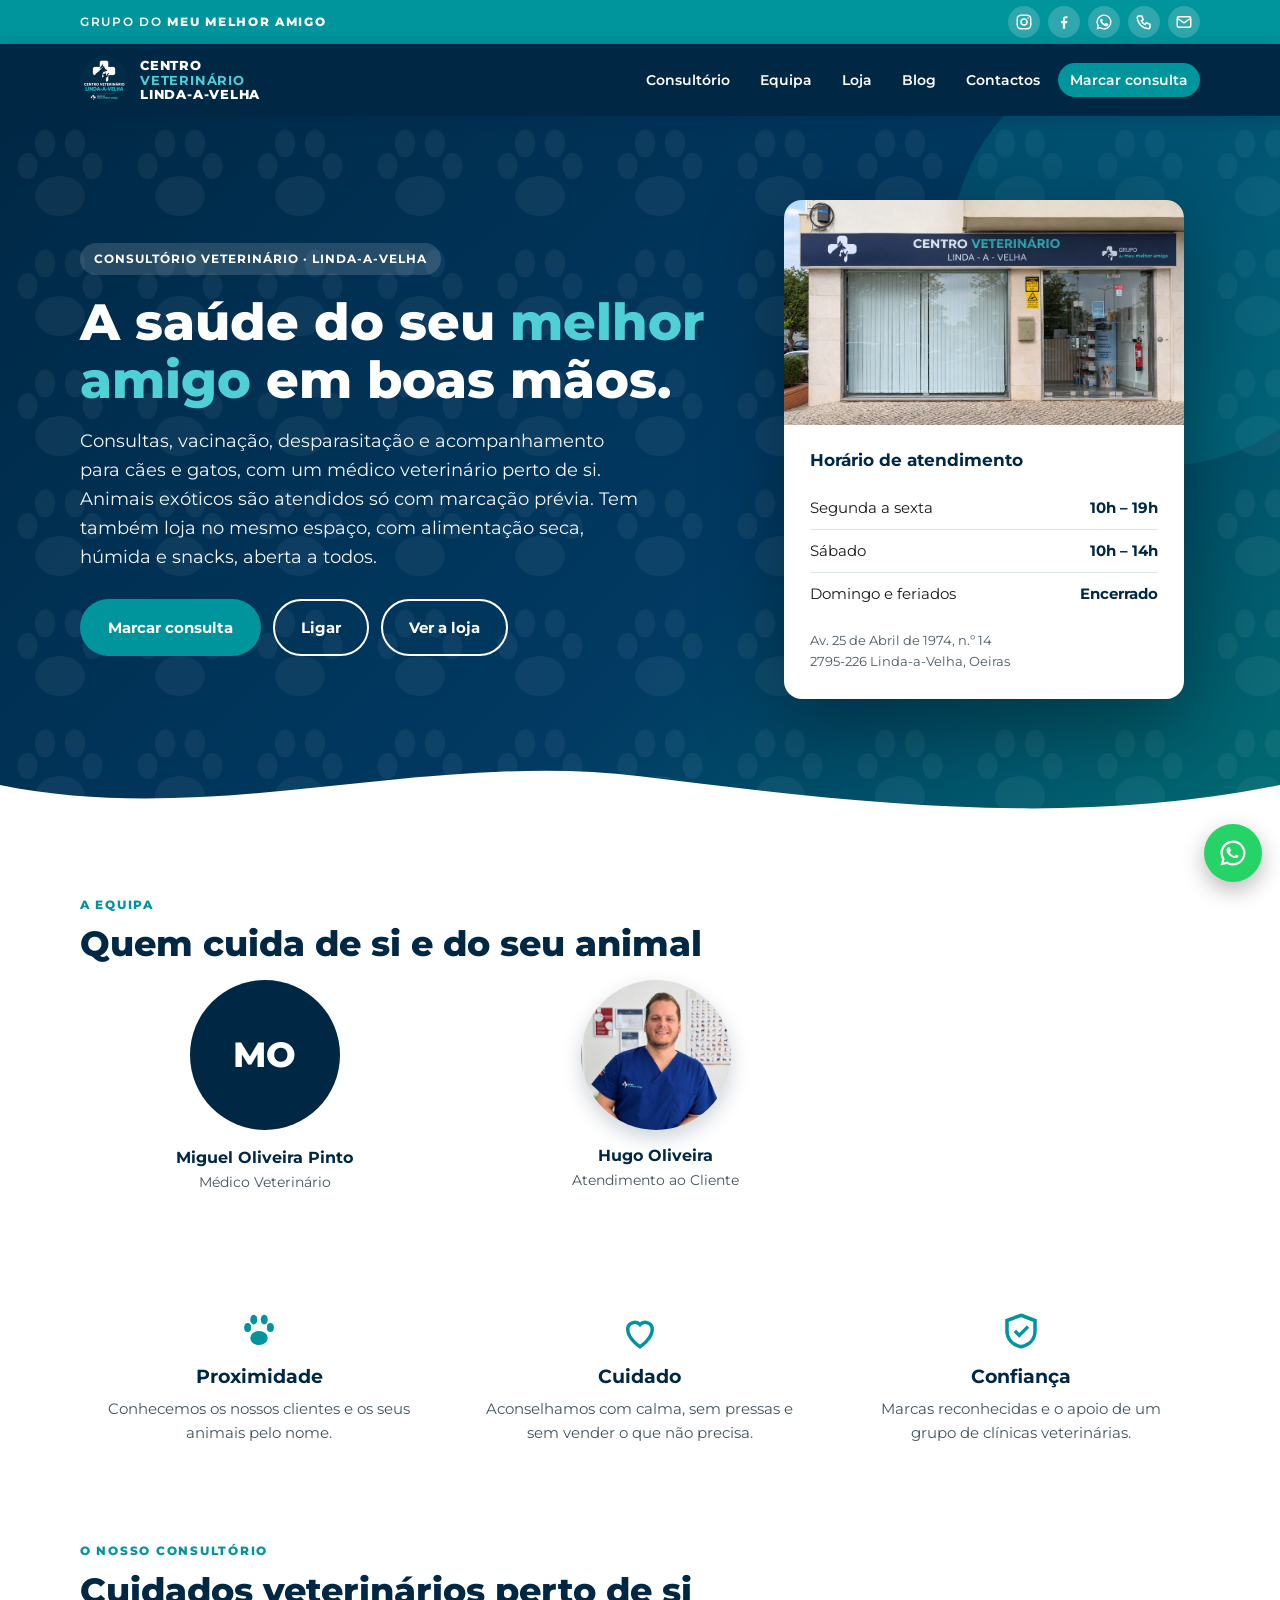
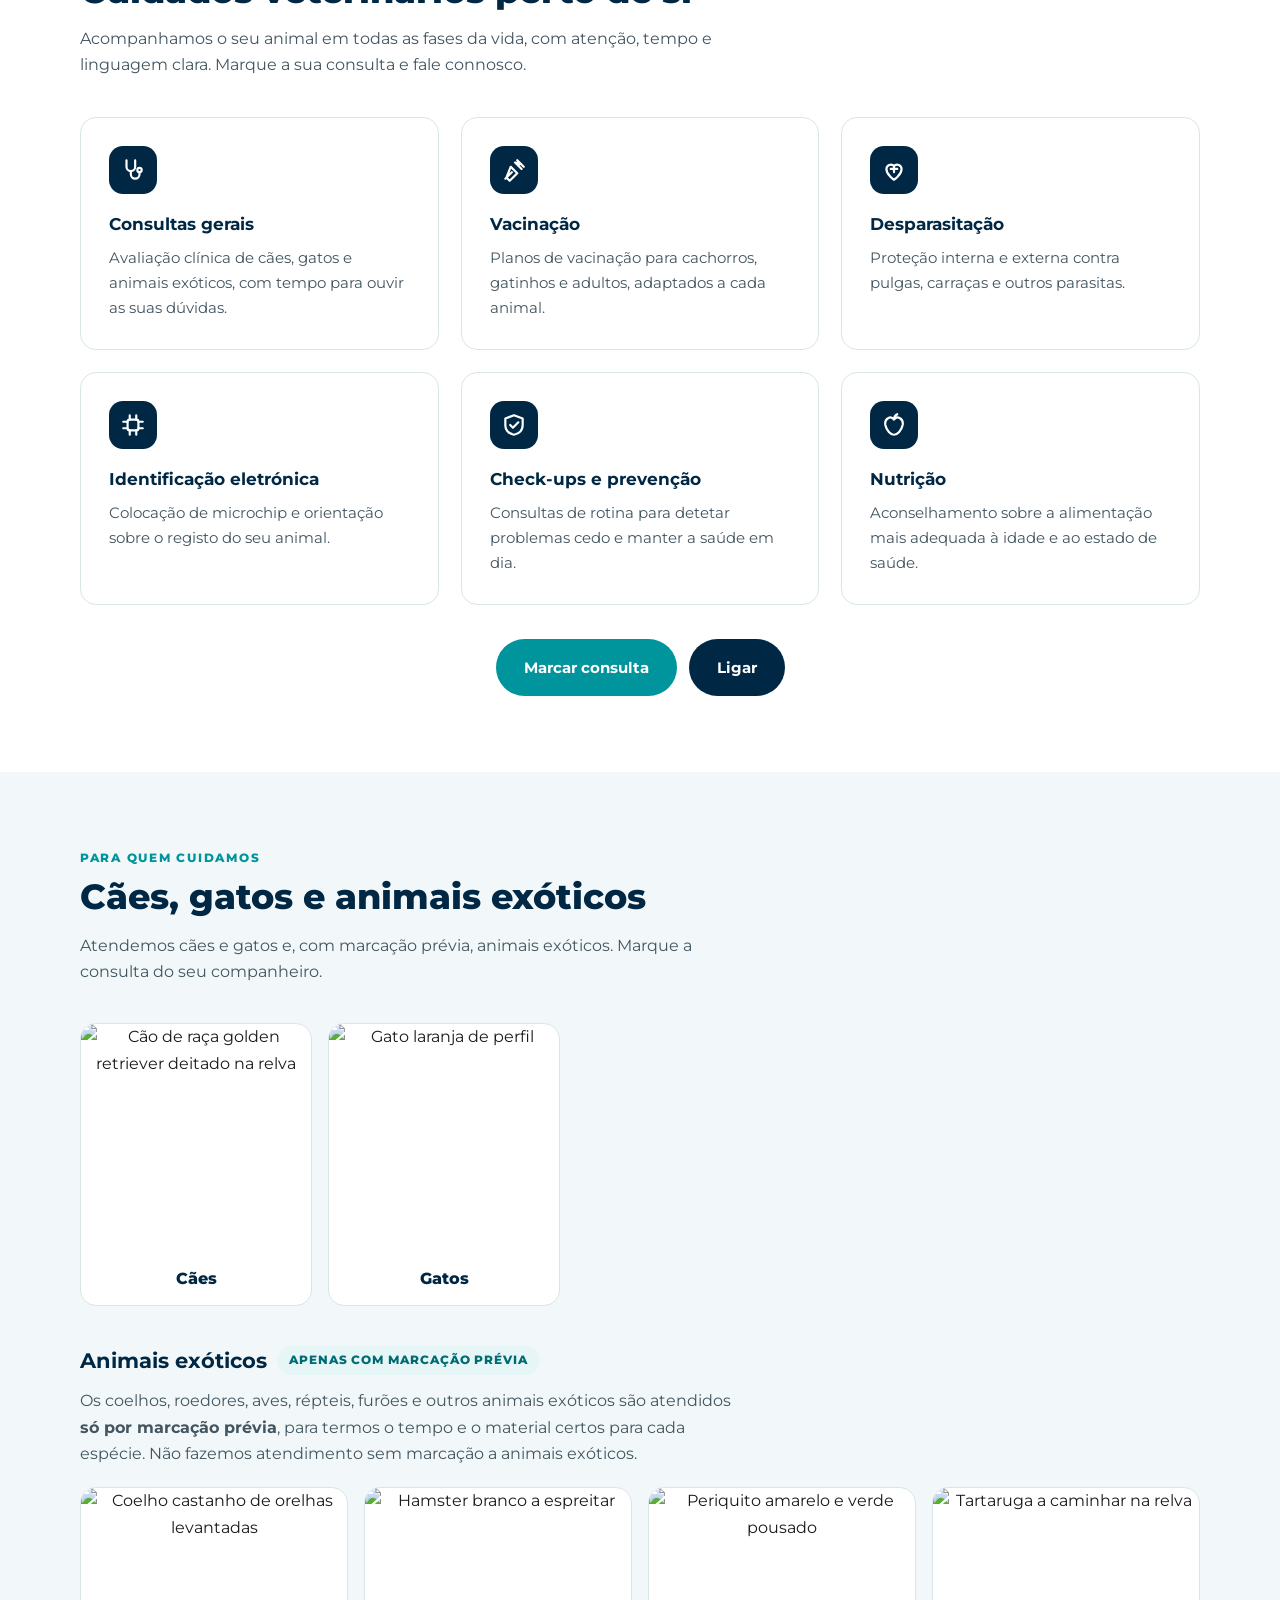
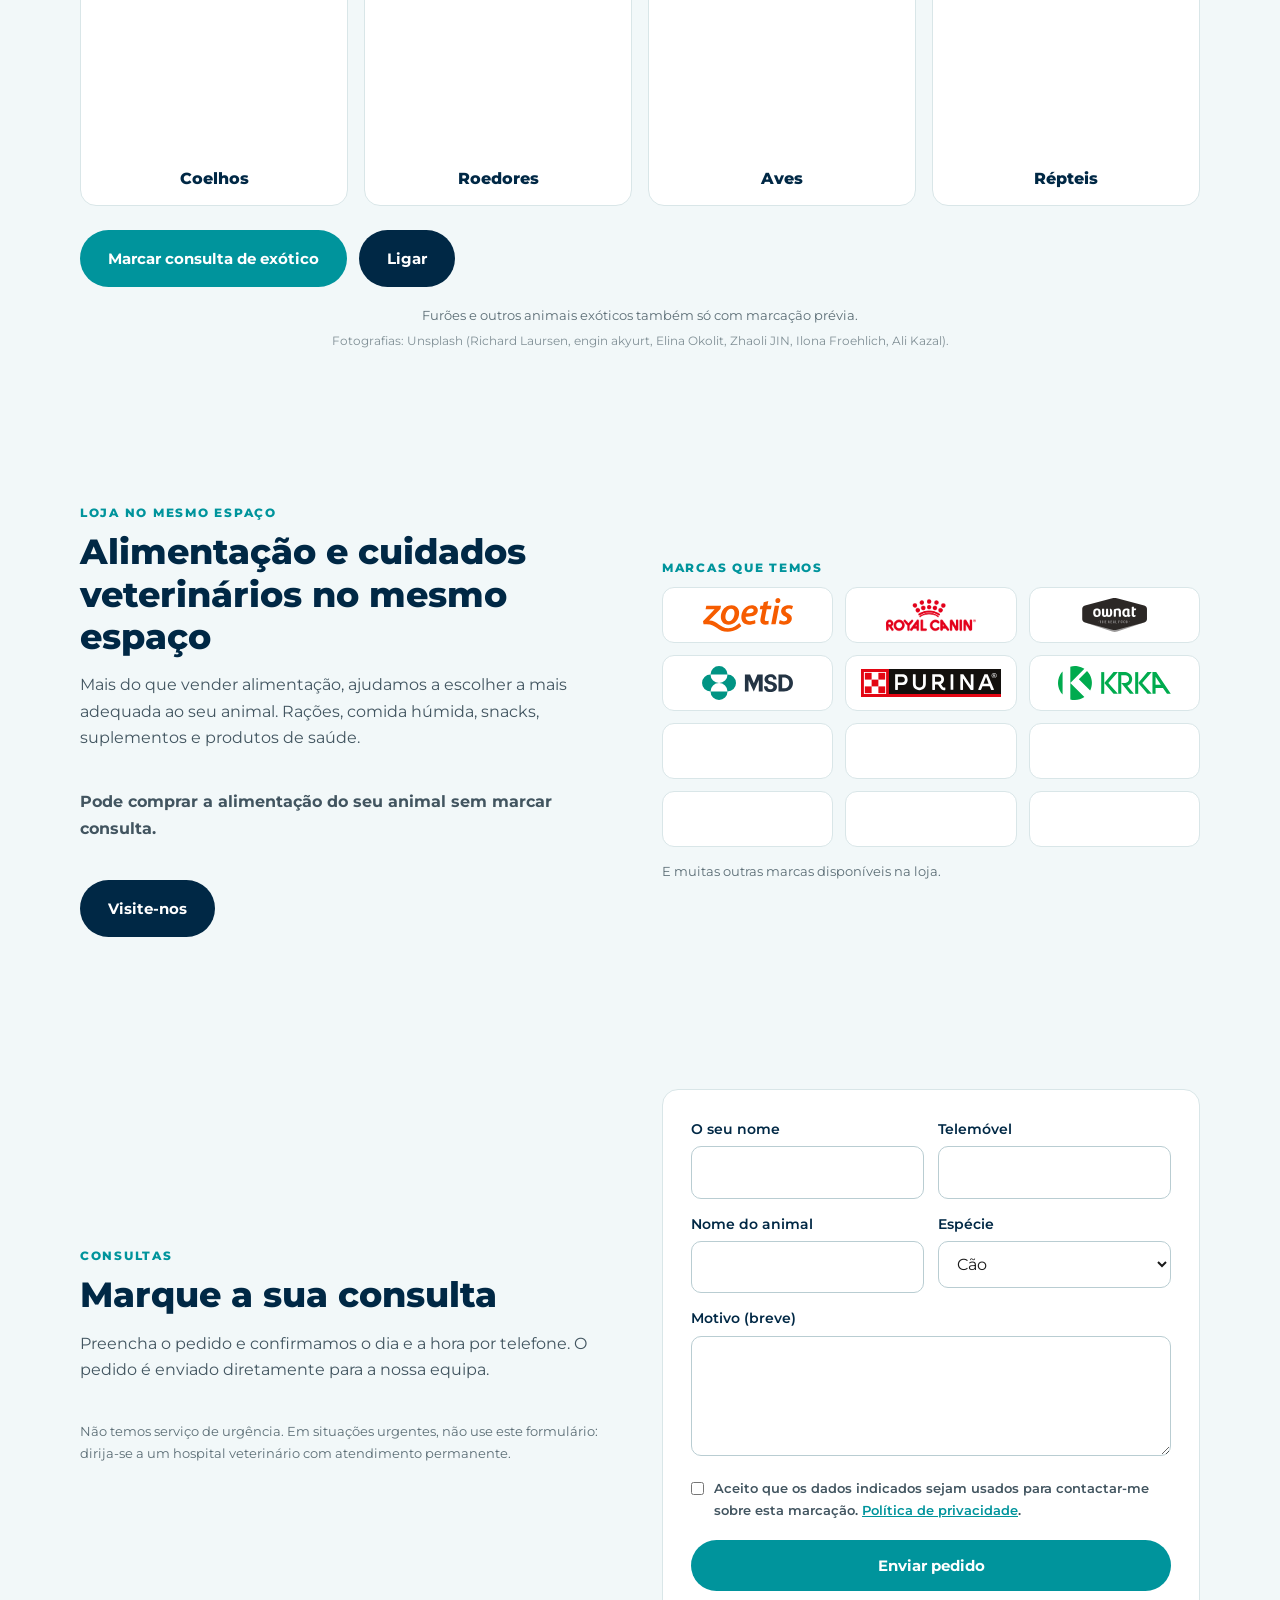
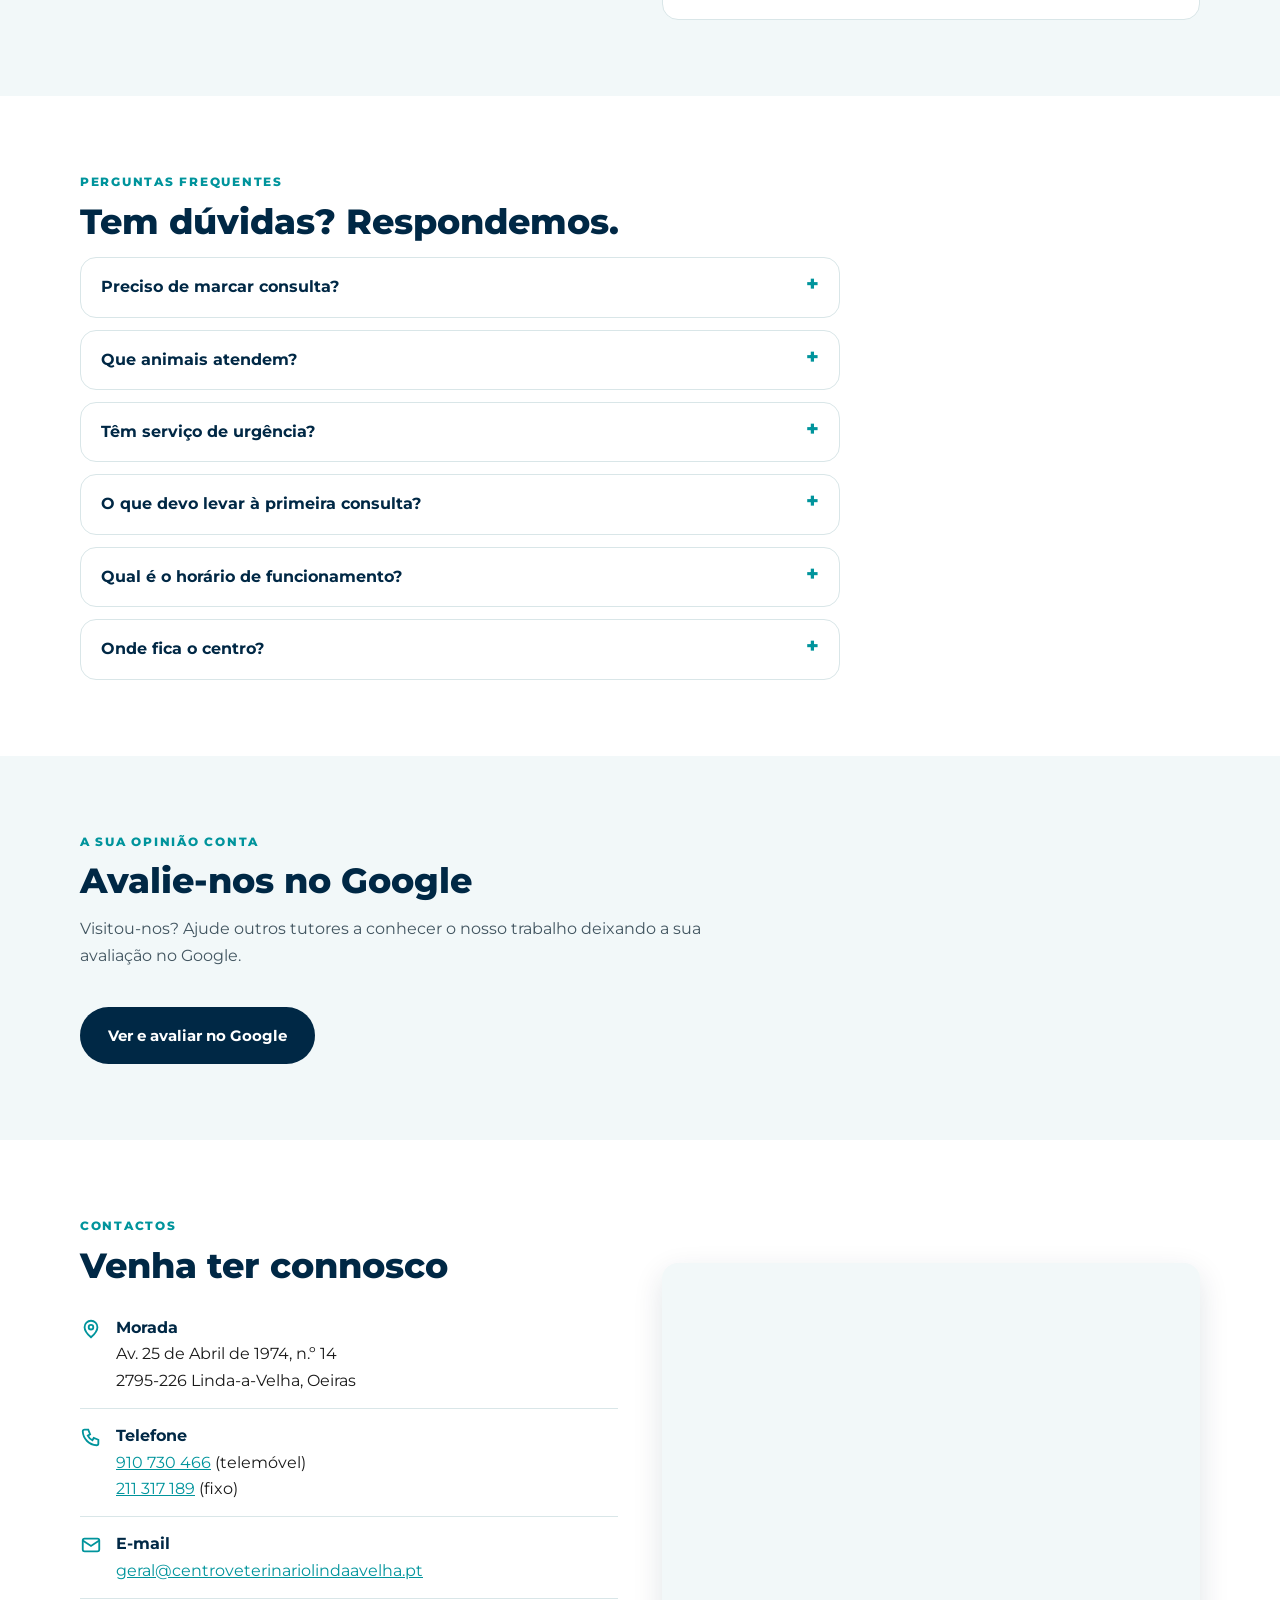
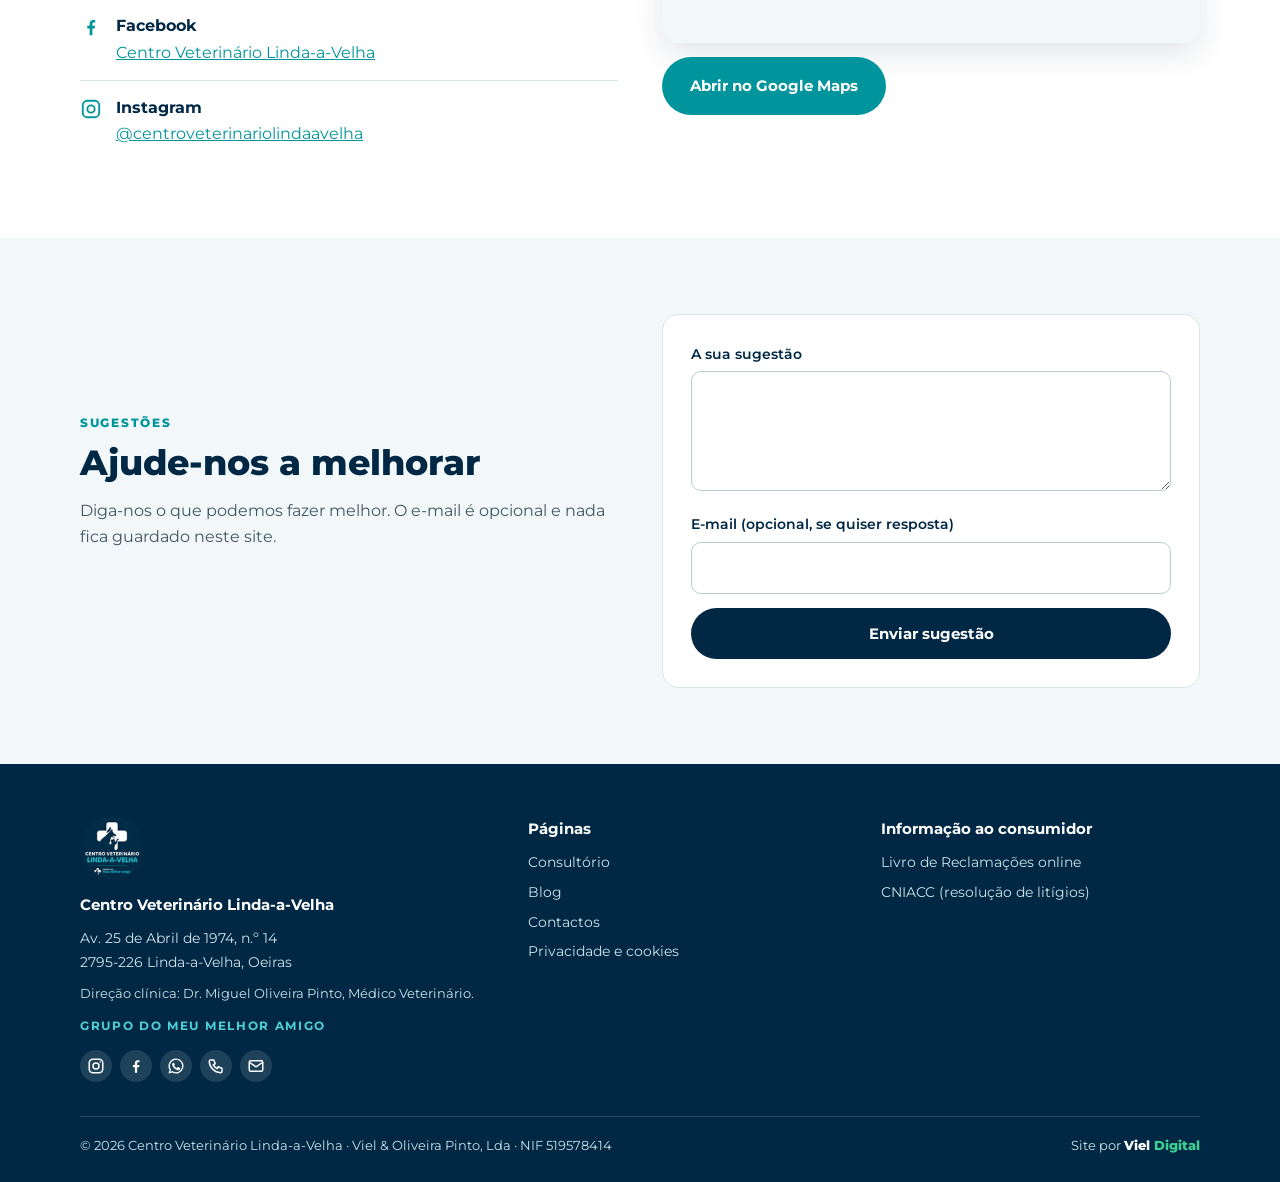
==== index.html @ 767dec54 "Texto da loja: alimentação seca, húmida e snacks Co-Authored-By: Claude Sonnet 5.5 <noreply@anthropi" ====
<!doctype html>
<html lang="pt-PT">
<head>
<meta charset="utf-8">
<meta name="viewport" content="width=device-width,initial-scale=1">
<meta http-equiv="Content-Security-Policy" content="default-src 'none'; img-src 'self' data: https://images.unsplash.com; frame-src https://www.google.com; style-src 'self'; font-src 'self'; script-src 'self'; connect-src https://api.emailjs.com; base-uri 'none'; form-action 'none'; object-src 'none'">
<meta name="referrer" content="strict-origin-when-cross-origin">
<title>Consultório Veterinário em Linda-a-Velha | Grupo do meu melhor amigo</title>
<meta name="description" content="Consultório veterinário em Linda-a-Velha: consultas, vacinação, desparasitação e acompanhamento para cães, gatos e outros animais. Grupo do meu melhor amigo. Av. 25 de Abril de 1974.">
<meta name="theme-color" content="#002845">
<link rel="canonical" href="https://centroveterinariolindaavelha.pt/">
<meta property="og:title" content="Centro Veterinário Linda-a-Velha">
<meta property="og:description" content="Cuidamos do seu melhor amigo. Grupo do meu melhor amigo.">
<meta property="og:type" content="website">
<meta property="og:image" content="https://centroveterinariolindaavelha.pt/logo-v2.png">
<meta property="og:locale" content="pt_PT">
<link rel="icon" href="icon-v2.png" type="image/png">
<link rel="apple-touch-icon" href="icon-v2.png">
<link rel="stylesheet" href="estilo12.css">
<script type="application/ld+json">{"@context": "https://schema.org", "@type": "FAQPage", "mainEntity": [{"@type": "Question", "name": "Preciso de marcar consulta?", "acceptedAnswer": {"@type": "Answer", "text": "Recomendamos que marque antecipadamente por telefone (910 730 466), WhatsApp ou pelo formulário deste site, para garantir o melhor horário para o seu animal."}}, {"@type": "Question", "name": "Que animais atendem?", "acceptedAnswer": {"@type": "Answer", "text": "Cães e gatos e, apenas com marcação prévia, coelhos, roedores, aves, répteis, furões e outros animais exóticos."}}, {"@type": "Question", "name": "Têm serviço de urgência?", "acceptedAnswer": {"@type": "Answer", "text": "Não temos serviço de urgência. Fora do nosso horário ou em situações urgentes, contacte um hospital veterinário com atendimento permanente."}}, {"@type": "Question", "name": "O que devo levar à primeira consulta?", "acceptedAnswer": {"@type": "Answer", "text": "Se tiver, traga o boletim sanitário, o registo de vacinas e qualquer historial clínico ou exames anteriores do seu animal."}}, {"@type": "Question", "name": "Qual é o horário de funcionamento?", "acceptedAnswer": {"@type": "Answer", "text": "De segunda a sexta, das 10h às 19h, e ao sábado, das 10h às 14h."}}, {"@type": "Question", "name": "Onde fica o centro?", "acceptedAnswer": {"@type": "Answer", "text": "Na Av. 25 de Abril de 1974, n.º 14, 2795-226 Linda-a-Velha, Oeiras."}}]}</script>
<script type="application/ld+json">{"@context":"https://schema.org","@type":"VeterinaryCare","name":"Centro Veterinário Linda-a-Velha","url":"https://centroveterinariolindaavelha.pt/","telephone":"+351910730466","email":"geral@centroveterinariolindaavelha.pt","address":{"@type":"PostalAddress","streetAddress":"Av. 25 de Abril de 1974, n.º 14","postalCode":"2795-226","addressLocality":"Linda-a-Velha","addressCountry":"PT"},"openingHoursSpecification":[{"@type":"OpeningHoursSpecification","dayOfWeek":["Monday","Tuesday","Wednesday","Thursday","Friday"],"opens":"10:00","closes":"19:00"},{"@type":"OpeningHoursSpecification","dayOfWeek":"Saturday","opens":"10:00","closes":"14:00"}],"parentOrganization":{"@type":"Organization","name":"Grupo do meu melhor amigo"}}</script>
</head>
<body>
<a class="skip" href="#conteudo">Saltar para o conteúdo</a>
<div class="group-bar"><div class="wrap gb"><span>Grupo do <b>meu melhor amigo</b></span><ul class="social "><li><a href="https://www.instagram.com/centroveterinariolindaavelha/" target="_blank" rel="noopener noreferrer" aria-label="Instagram"><svg viewBox="0 0 24 24" fill="none" stroke="currentColor" stroke-width="2" aria-hidden="true" width="20" height="20"><rect x="3" y="3" width="18" height="18" rx="5"/><circle cx="12" cy="12" r="4"/><circle cx="17.5" cy="6.5" r="1" fill="currentColor" stroke="none"/></svg></a></li><li><a href="https://www.facebook.com/profile.php?id=61592159622858" target="_blank" rel="noopener noreferrer" aria-label="Facebook"><svg viewBox="0 0 24 24" fill="currentColor" aria-hidden="true" width="20" height="20"><path d="M13.5 21v-7.5h2.6l.4-3h-3V8.6c0-.9.3-1.5 1.5-1.5h1.6V4.4c-.3 0-1.2-.1-2.3-.1-2.3 0-3.8 1.4-3.8 3.9v2.3H7.9v3h2.6V21z"/></svg></a></li><li><a href="https://wa.me/351910730466" target="_blank" rel="noopener noreferrer" aria-label="WhatsApp"><svg viewBox="0 0 24 24" fill="currentColor" aria-hidden="true" width="20" height="20"><path d="M12 2a10 10 0 00-8.6 15.1L2 22l5-1.3A10 10 0 1012 2zm0 18.2a8.2 8.2 0 01-4.2-1.2l-.3-.2-3 .8.8-2.9-.2-.3A8.2 8.2 0 1112 20.2zm4.5-6.1c-.2-.1-1.500-.7-1.700-.8-.2-.1-.4-.1-.6.1l-.8 1c-.1.2-.3.2-.5.1a6.700 6.700 0 01-3.300-2.900c-.2-.4.2-.4.700-1.300.1-.2 0-.3 0-.5l-.8-1.800c-.2-.5-.4-.4-.6-.4h-.5a1 1 0 00-.7.3 3 3 0 00-.9 2.200 5.200 5.200 0 001.100 2.800 11.900 11.900 0 004.600 4.100c1.700.7 2.400.8 3.200.7a2.700 2.700 0 001.800-1.300 2.200 2.200 0 00.2-1.300c-.1-.1-.2-.2-.5-.3z"/></svg></a></li><li><a href="tel:+351910730466" aria-label="Telefone"><svg viewBox="0 0 24 24" fill="none" stroke="currentColor" stroke-width="2" aria-hidden="true" width="20" height="20"><path d="M5 4h4l2 5-2.500 1.500a11 11 0 005 5L15 13l5 2v4a2 2 0 01-2 2A16 16 0 013 6a2 2 0 012-2z"/></svg></a></li><li><a href="mailto:geral@centroveterinariolindaavelha.pt" aria-label="E-mail"><svg viewBox="0 0 24 24" fill="none" stroke="currentColor" stroke-width="2" aria-hidden="true" width="20" height="20"><rect x="3" y="5" width="18" height="14" rx="2"/><path d="M3 7l9 6 9-6"/></svg></a></li></ul></div></div>
<header class="top">
<div class="wrap nav">
<a class="brand" href="#inicio" aria-label="Centro Veterinário Linda-a-Velha - início">
<img src="logo-sm-v2.png" width="48" height="48" alt="">
<span>Centro<em>Veterinário</em>Linda-a-Velha</span>
</a>
<button class="burger" id="burger" aria-expanded="false" aria-controls="menu">Menu</button>
<nav aria-label="Principal">
<ul id="menu">
<li><a href="#servicos">Consultório</a></li>
<li><a href="#equipa">Equipa</a></li>
<li><a href="#loja">Loja</a></li>
<li><a href="blog.html">Blog</a></li>
<li><a href="#contactos">Contactos</a></li>
<li><a class="cta" href="#marcacao">Marcar consulta</a></li>
</ul>
</nav>
</div>
</header>

<main id="conteudo">
<section class="hero" id="inicio">
<div class="wrap">
<div>
<span class="tag">Consultório veterinário · Linda-a-Velha</span>
<h1>A saúde do seu <span>melhor amigo</span> em boas mãos.</h1>
<p class="lead">Consultas, vacinação, desparasitação e acompanhamento para cães e gatos, com um médico veterinário perto de si. Animais exóticos são atendidos só com marcação prévia. Tem também loja no mesmo espaço, com alimentação seca, húmida e snacks, aberta a todos.</p>
<div class="btns">
<a class="btn btn-p" href="#marcacao">Marcar consulta</a>
<a class="btn btn-o" href="tel:+351910730466">Ligar</a>
<a class="btn btn-o" href="#loja">Ver a loja</a>
</div>
</div>
<div class="hero-art"><img class="hero-foto" src="fachada.jpg" width="1000" height="563" alt="Fachada do Centro Veterinário Linda-a-Velha, na Av. 25 de Abril de 1974"><aside class="hero-card" aria-label="Horário">
<h2>Horário de atendimento</h2>
<ul>
<li><span>Segunda a sexta</span><b>10h – 19h</b></li>
<li><span>Sábado</span><b>10h – 14h</b></li>
<li><span>Domingo e feriados</span><b>Encerrado</b></li>
</ul>
<p class="open-note">Av. 25 de Abril de 1974, n.º 14<br>2795-226 Linda-a-Velha, Oeiras</p>
</aside></div>
</div>
<svg class="wave" width="1440" height="70" viewBox="0 0 1440 80" preserveAspectRatio="none" aria-hidden="true"><path d="M0 40C240 90 480 0 720 30s480 60 720 10V80H0z" fill="#fff"/></svg>
</section>

<section id="equipa">
<div class="wrap">
<p class="eyebrow">A equipa</p>
<h2 class="title">Quem cuida de si e do seu animal</h2>
<div class="team">
<div class="person"><div class="avatar" aria-hidden="true">MO</div><h3>Miguel Oliveira Pinto</h3><p>Médico Veterinário</p></div>
<div class="person"><img class="avatar-img" src="hugo.jpg" width="150" height="150" alt="Hugo Oliveira" loading="lazy"><h3>Hugo Oliveira</h3><p>Atendimento ao Cliente</p></div>
</div>
</div>
</section>

<section class="values" aria-label="Os nossos valores"><div class="wrap vgrid">
<div class="val"><svg class="pawfill" width="42" height="42" viewBox="0 0 24 24" aria-hidden="true"><ellipse cx="12" cy="16" rx="5" ry="4"/><ellipse cx="5.5" cy="10" rx="2" ry="2.6"/><ellipse cx="18.5" cy="10" rx="2" ry="2.6"/><ellipse cx="9" cy="5.5" rx="2" ry="2.8"/><ellipse cx="15" cy="5.5" rx="2" ry="2.8"/></svg><h3>Proximidade</h3><p>Conhecemos os nossos clientes e os seus animais pelo nome.</p></div>
<div class="val"><svg width="42" height="42" viewBox="0 0 24 24" fill="none" stroke="currentColor" stroke-width="2" aria-hidden="true"><path d="M12 21s-7-4.5-7-10a4 4 0 017-2.6A4 4 0 0119 11c0 5.5-7 10-7 10z"/></svg><h3>Cuidado</h3><p>Aconselhamos com calma, sem pressas e sem vender o que não precisa.</p></div>
<div class="val"><svg width="42" height="42" viewBox="0 0 24 24" fill="none" stroke="currentColor" stroke-width="2" aria-hidden="true"><path d="M12 3l8 3v6c0 5-3.5 8-8 9-4.5-1-8-4-8-9V6z"/><path d="M8.5 12l2.5 2.5L16 9.5"/></svg><h3>Confiança</h3><p>Marcas reconhecidas e o apoio de um grupo de clínicas veterinárias.</p></div>
</div></section>

<section id="servicos">
<div class="wrap">
<p class="eyebrow">O nosso consultório</p>
<h2 class="title">Cuidados veterinários perto de si</h2>
<p class="sub">Acompanhamos o seu animal em todas as fases da vida, com atenção, tempo e linguagem clara. Marque a sua consulta e fale connosco.</p>
<div class="grid3">
<article class="card"><div class="ico"><svg width="26" height="26" viewBox="0 0 24 24" fill="none" stroke="currentColor" stroke-width="2" stroke-linecap="round" stroke-linejoin="round" aria-hidden="true"><path d="M6 3v6a4 4 0 008 0V3M10 13v3a4 4 0 008 0v-2"/><circle cx="18" cy="12" r="2"/></svg></div><h3>Consultas gerais</h3><p>Avaliação clínica de cães, gatos e animais exóticos, com tempo para ouvir as suas dúvidas.</p></article>
<article class="card"><div class="ico"><svg width="26" height="26" viewBox="0 0 24 24" fill="none" stroke="currentColor" stroke-width="2" stroke-linecap="round" stroke-linejoin="round" aria-hidden="true"><path d="M15 3l6 6M13 5l6 6M4 20l6-6M9 9l6 6-7 7-3-3zM17 7l-2-2"/></svg></div><h3>Vacinação</h3><p>Planos de vacinação para cachorros, gatinhos e adultos, adaptados a cada animal.</p></article>
<article class="card"><div class="ico"><svg width="26" height="26" viewBox="0 0 24 24" fill="none" stroke="currentColor" stroke-width="2" stroke-linecap="round" stroke-linejoin="round" aria-hidden="true"><path d="M12 21s-7-4.500-7-10a4 4 0 017-2.600A4 4 0 0119 11c0 5.500-7 10-7 10z"/><path d="M9 11h6M12 8v6"/></svg></div><h3>Desparasitação</h3><p>Proteção interna e externa contra pulgas, carraças e outros parasitas.</p></article>
<article class="card"><div class="ico"><svg width="26" height="26" viewBox="0 0 24 24" fill="none" stroke="currentColor" stroke-width="2" stroke-linecap="round" stroke-linejoin="round" aria-hidden="true"><rect x="7" y="7" width="10" height="10" rx="2"/><path d="M9 3v4M15 3v4M9 17v4M15 17v4M3 9h4M3 15h4M17 9h4M17 15h4"/></svg></div><h3>Identificação eletrónica</h3><p>Colocação de microchip e orientação sobre o registo do seu animal.</p></article>
<article class="card"><div class="ico"><svg width="26" height="26" viewBox="0 0 24 24" fill="none" stroke="currentColor" stroke-width="2" stroke-linecap="round" stroke-linejoin="round" aria-hidden="true"><path d="M12 3l8 3v6c0 5-3.500 8-8 9-4.500-1-8-4-8-9V6z"/><path d="M8.500 12l2.500 2.500L16 9.500"/></svg></div><h3>Check-ups e prevenção</h3><p>Consultas de rotina para detetar problemas cedo e manter a saúde em dia.</p></article>
<article class="card"><div class="ico"><svg width="26" height="26" viewBox="0 0 24 24" fill="none" stroke="currentColor" stroke-width="2" stroke-linecap="round" stroke-linejoin="round" aria-hidden="true"><path d="M12 7c-3-4-9-1-8 5 1 5 5 9 8 9s7-4 8-9c1-6-5-9-8-5zM12 7c0-2 1-4 3-5"/></svg></div><h3>Nutrição</h3><p>Aconselhamento sobre a alimentação mais adequada à idade e ao estado de saúde.</p></article>
</div>
<div class="btns cta-row"><a class="btn btn-p" href="#marcacao">Marcar consulta</a><a class="btn btn-n" href="tel:+351910730466">Ligar</a></div>
</div>
</section>

<section class="alt" id="animais">
<div class="wrap">
<p class="eyebrow">Para quem cuidamos</p>
<h2 class="title">Cães, gatos e animais exóticos</h2>
<p class="sub">Atendemos cães e gatos e, com marcação prévia, animais exóticos. Marque a consulta do seu companheiro.</p>
<div class="pets pets2">
<figure class="pet"><img src="https://images.unsplash.com/photo-1730019816520-5686aa34cf75?auto=format&amp;fit=crop&amp;w=400&amp;h=400&amp;q=75" width="400" height="400" alt="Cão de raça golden retriever deitado na relva" loading="lazy"><figcaption>Cães</figcaption></figure>
<figure class="pet"><img src="https://images.unsplash.com/photo-1753955101173-6e8265824e7b?auto=format&amp;fit=crop&amp;w=400&amp;h=400&amp;q=75" width="400" height="400" alt="Gato laranja de perfil" loading="lazy"><figcaption>Gatos</figcaption></figure>
</div>
<h3 class="exo-title">Animais exóticos <span class="badge-prev">Apenas com marcação prévia</span></h3>
<p class="sub exo-sub">Os coelhos, roedores, aves, répteis, furões e outros animais exóticos são atendidos <b>só por marcação prévia</b>, para termos o tempo e o material certos para cada espécie. Não fazemos atendimento sem marcação a animais exóticos.</p>
<div class="pets pets4">
<figure class="pet"><img src="https://images.unsplash.com/photo-1618845332980-35b9410a8b1b?auto=format&amp;fit=crop&amp;w=400&amp;h=400&amp;q=75" width="400" height="400" alt="Coelho castanho de orelhas levantadas" loading="lazy"><figcaption>Coelhos</figcaption></figure>
<figure class="pet"><img src="https://images.unsplash.com/photo-1721327900409-5e445c1ed119?auto=format&amp;fit=crop&amp;w=400&amp;h=400&amp;q=75" width="400" height="400" alt="Hamster branco a espreitar" loading="lazy"><figcaption>Roedores</figcaption></figure>
<figure class="pet"><img src="https://images.unsplash.com/photo-1559019207-0132b01efc30?auto=format&amp;fit=crop&amp;w=400&amp;h=400&amp;q=75" width="400" height="400" alt="Periquito amarelo e verde pousado" loading="lazy"><figcaption>Aves</figcaption></figure>
<figure class="pet"><img src="https://images.unsplash.com/photo-1719613171943-7594876903b7?auto=format&amp;fit=crop&amp;w=400&amp;h=400&amp;q=75" width="400" height="400" alt="Tartaruga a caminhar na relva" loading="lazy"><figcaption>Répteis</figcaption></figure>
</div>
<div class="btns exo-cta"><a class="btn btn-p" href="#marcacao">Marcar consulta de exótico</a><a class="btn btn-n" href="tel:+351910730466">Ligar</a></div>
<p class="note petsnote">Furões e outros animais exóticos também só com marcação prévia. <span class="cred">Fotografias: Unsplash (Richard Laursen, engin akyurt, Elina Okolit, Zhaoli JIN, Ilona Froehlich, Ali Kazal).</span></p>
</div>
</section>

<section class="alt" id="loja">
<div class="wrap split">
<div>
<p class="eyebrow">Loja no mesmo espaço</p>
<h2 class="title">Alimentação e cuidados veterinários no mesmo espaço</h2>
<p class="sub">Mais do que vender alimentação, ajudamos a escolher a mais adequada ao seu animal. Rações, comida húmida, snacks, suplementos e produtos de saúde.</p>
<p class="sub"><b>Pode comprar a alimentação do seu animal sem marcar consulta.</b></p>
<a class="btn btn-n" href="#contactos">Visite-nos</a>
</div>
<div>
<p class="eyebrow">Marcas que temos</p>
<div class="logos"><img src="marca-zoetis.svg" height="38" width="100" alt="Zoetis"><img src="marca-royal-canin.webp" height="38" width="101" alt="Royal Canin"><img src="marca-ownat.svg" height="42" width="82" alt="Ownat"><img src="marca-msd.svg" height="36" width="100" alt="MSD Saúde Animal"><img src="marca-purina.svg" height="34" width="100" alt="Purina"><img src="marca-krka.svg" height="30" width="100" alt="KRKA"><img src="marca-schesir.svg" height="34" width="100" alt="Schesir" loading="lazy"><img src="marca-lilys-kitchen.svg" height="40" width="100" alt="Lily's Kitchen" loading="lazy"><img src="marca-stubbs.png" height="34" width="100" alt="Stubbs" loading="lazy"><img src="marca-ceva.png" height="40" width="100" alt="Ceva (Douxo)" loading="lazy"><img src="marca-wepharm.png" height="30" width="100" alt="WePharm" loading="lazy"><img src="marca-hifarmax.png" height="30" width="100" alt="HiFarmaX" loading="lazy"></div>
<p class="note brandnote">E muitas outras marcas disponíveis na loja.</p>
</div>
</div>
</section>

<section class="alt" id="marcacao">
<div class="wrap split">
<div>
<p class="eyebrow">Consultas</p>
<h2 class="title">Marque a sua consulta</h2>
<p class="sub">Preencha o pedido e confirmamos o dia e a hora por telefone. O pedido é enviado diretamente para a nossa equipa.</p>
<p class="note">Não temos serviço de urgência. Em situações urgentes, não use este formulário: dirija-se a um hospital veterinário com atendimento permanente.</p>
</div>
<form id="f-marcacao" novalidate>
<div class="row2">
<div><label for="m-nome">O seu nome</label><input id="m-nome" required maxlength="80" autocomplete="name"></div>
<div><label for="m-tel">Telemóvel</label><input id="m-tel" required maxlength="20" inputmode="tel" autocomplete="tel"></div>
</div>
<div class="row2">
<div><label for="m-animal">Nome do animal</label><input id="m-animal" required maxlength="60"></div>
<div><label for="m-especie">Espécie</label><select id="m-especie"><option>Cão</option><option>Gato</option><option>Coelho</option><option>Roedor</option><option>Ave</option><option>Réptil</option><option>Furão</option><option>Outro exótico</option></select></div>
</div>
<p class="msg-exo note" id="m-exo" hidden>Animais exóticos são atendidos apenas com marcação prévia. Confirmaremos o dia e a hora consigo antes da consulta.</p>
<div><label for="m-motivo">Motivo (breve)</label><textarea id="m-motivo" maxlength="500"></textarea></div>
<label class="check"><input type="checkbox" id="m-ok" required><span>Aceito que os dados indicados sejam usados para contactar-me sobre esta marcação. <a href="privacidade.html">Política de privacidade</a>.</span></label>
<input class="hp" id="m-hp" tabindex="-1" autocomplete="off" aria-hidden="true">
<div class="msg" id="m-msg" role="status"></div>
<button class="btn btn-p" type="submit">Enviar pedido</button>
</form>
</div>
</section>

<section id="faq">
<div class="wrap">
<p class="eyebrow">Perguntas frequentes</p>
<h2 class="title">Tem dúvidas? Respondemos.</h2>
<div class="faqs">
<details class="faq"><summary>Preciso de marcar consulta?</summary><p>Recomendamos que marque antecipadamente por telefone (910 730 466), WhatsApp ou pelo formulário deste site, para garantir o melhor horário para o seu animal.</p></details>
<details class="faq"><summary>Que animais atendem?</summary><p>Cães e gatos e, apenas com marcação prévia, coelhos, roedores, aves, répteis, furões e outros animais exóticos.</p></details>
<details class="faq"><summary>Têm serviço de urgência?</summary><p>Não temos serviço de urgência. Fora do nosso horário ou em situações urgentes, contacte um hospital veterinário com atendimento permanente.</p></details>
<details class="faq"><summary>O que devo levar à primeira consulta?</summary><p>Se tiver, traga o boletim sanitário, o registo de vacinas e qualquer historial clínico ou exames anteriores do seu animal.</p></details>
<details class="faq"><summary>Qual é o horário de funcionamento?</summary><p>De segunda a sexta, das 10h às 19h, e ao sábado, das 10h às 14h.</p></details>
<details class="faq"><summary>Onde fica o centro?</summary><p>Na Av. 25 de Abril de 1974, n.º 14, 2795-226 Linda-a-Velha, Oeiras.</p></details>
</div>
</div>
</section>

<section class="alt" id="avaliacoes">
<div class="wrap">
<p class="eyebrow">A sua opinião conta</p>
<h2 class="title">Avalie-nos no Google</h2>
<p class="sub">Visitou-nos? Ajude outros tutores a conhecer o nosso trabalho deixando a sua avaliação no Google.</p>
<a class="btn btn-n" href="https://www.google.com/maps/search/?api=1&amp;query=Centro+Veterin%C3%A1rio+Linda-a-Velha" target="_blank" rel="noopener noreferrer">Ver e avaliar no Google</a>
</div>
</section>

<section id="contactos">
<div class="wrap split">
<div>
<p class="eyebrow">Contactos</p>
<h2 class="title">Venha ter connosco</h2>
<ul class="contact-list">
<li><svg viewBox="0 0 24 24" fill="none" stroke="currentColor" stroke-width="2" aria-hidden="true"><path d="M12 21s7-6 7-11a7 7 0 10-14 0c0 5 7 11 7 11z"/><circle cx="12" cy="10" r="2.5"/></svg><div><b>Morada</b>Av. 25 de Abril de 1974, n.º 14<br>2795-226 Linda-a-Velha, Oeiras</div></li>
<li><svg viewBox="0 0 24 24" fill="none" stroke="currentColor" stroke-width="2" aria-hidden="true"><path d="M5 4h4l2 5-2.5 1.5a11 11 0 005 5L15 13l5 2v4a2 2 0 01-2 2A16 16 0 013 6a2 2 0 012-2z"/></svg><div><b>Telefone</b><a href="tel:+351910730466">910 730 466</a> (telemóvel)<br><a href="tel:+351211317189">211 317 189</a> (fixo)</div></li>
<li><svg viewBox="0 0 24 24" fill="none" stroke="currentColor" stroke-width="2" aria-hidden="true"><rect x="3" y="5" width="18" height="14" rx="2"/><path d="M3 7l9 6 9-6"/></svg><div><b>E-mail</b><a href="mailto:geral@centroveterinariolindaavelha.pt">geral@centroveterinariolindaavelha.pt</a></div></li>
<li><svg viewBox="0 0 24 24" fill="currentColor" aria-hidden="true"><path d="M13.5 21v-7.5h2.6l.4-3h-3V8.6c0-.9.3-1.5 1.5-1.5h1.6V4.4c-.3 0-1.2-.1-2.3-.1-2.3 0-3.8 1.4-3.8 3.9v2.3H7.9v3h2.6V21z"/></svg><div><b>Facebook</b><a href="https://www.facebook.com/profile.php?id=61592159622858" target="_blank" rel="noopener noreferrer">Centro Veterinário Linda-a-Velha</a></div></li>
<li><svg viewBox="0 0 24 24" fill="none" stroke="currentColor" stroke-width="2" aria-hidden="true"><rect x="3" y="3" width="18" height="18" rx="5"/><circle cx="12" cy="12" r="4"/></svg><div><b>Instagram</b><a href="https://www.instagram.com/centroveterinariolindaavelha/" target="_blank" rel="noopener noreferrer">@centroveterinariolindaavelha</a></div></li>
</ul>
</div>
<div class="map-wrap"><iframe title="Mapa: Av. 25 de Abril de 1974, n.º 14, 2795-226 Linda-a-Velha, Oeiras" src="https://www.google.com/maps?q=38.7155891,-9.2409936&amp;z=17&amp;output=embed" width="600" height="380" loading="lazy" referrerpolicy="strict-origin-when-cross-origin" sandbox="allow-scripts allow-same-origin allow-popups"></iframe><a class="btn btn-p" href="https://www.google.com/maps/search/?api=1&amp;query=38.7155891%2C-9.2409936" target="_blank" rel="noopener noreferrer">Abrir no Google Maps</a></div>
</div>
</section>

<section class="alt" id="sugestoes">
<div class="wrap split">
<div>
<p class="eyebrow">Sugestões</p>
<h2 class="title">Ajude-nos a melhorar</h2>
<p class="sub">Diga-nos o que podemos fazer melhor. O e-mail é opcional e nada fica guardado neste site.</p>
</div>
<form id="f-sug" novalidate>
<div><label for="s-texto">A sua sugestão</label><textarea id="s-texto" required maxlength="800"></textarea></div>
<div><label for="s-mail">E-mail (opcional, se quiser resposta)</label><input id="s-mail" type="email" maxlength="120" autocomplete="email"></div>
<div class="msg" id="s-msg" role="status"></div>
<button class="btn btn-n" type="submit">Enviar sugestão</button>
</form>
</div>
</section>
</main>

<footer>
<div class="wrap">
<div class="fgrid">
<div>
<img class="flogo" src="logo-sm-v2.png" width="64" height="64" alt="">
<h4>Centro Veterinário Linda-a-Velha</h4>
<p>Av. 25 de Abril de 1974, n.º 14<br>2795-226 Linda-a-Velha, Oeiras</p>
<p class="note-foot">Direção clínica: Dr. Miguel Oliveira Pinto, Médico Veterinário.</p>
<p class="fgroup">Grupo do meu melhor amigo</p><ul class="social fsoc"><li><a href="https://www.instagram.com/centroveterinariolindaavelha/" target="_blank" rel="noopener noreferrer" aria-label="Instagram"><svg viewBox="0 0 24 24" fill="none" stroke="currentColor" stroke-width="2" aria-hidden="true" width="20" height="20"><rect x="3" y="3" width="18" height="18" rx="5"/><circle cx="12" cy="12" r="4"/><circle cx="17.5" cy="6.5" r="1" fill="currentColor" stroke="none"/></svg></a></li><li><a href="https://www.facebook.com/profile.php?id=61592159622858" target="_blank" rel="noopener noreferrer" aria-label="Facebook"><svg viewBox="0 0 24 24" fill="currentColor" aria-hidden="true" width="20" height="20"><path d="M13.5 21v-7.5h2.6l.4-3h-3V8.6c0-.9.3-1.5 1.5-1.5h1.6V4.4c-.3 0-1.2-.1-2.3-.1-2.3 0-3.8 1.4-3.8 3.9v2.3H7.9v3h2.6V21z"/></svg></a></li><li><a href="https://wa.me/351910730466" target="_blank" rel="noopener noreferrer" aria-label="WhatsApp"><svg viewBox="0 0 24 24" fill="currentColor" aria-hidden="true" width="20" height="20"><path d="M12 2a10 10 0 00-8.6 15.1L2 22l5-1.3A10 10 0 1012 2zm0 18.2a8.2 8.2 0 01-4.2-1.2l-.3-.2-3 .8.8-2.9-.2-.3A8.2 8.2 0 1112 20.2zm4.5-6.1c-.2-.1-1.500-.7-1.700-.8-.2-.1-.4-.1-.6.1l-.8 1c-.1.2-.3.2-.5.1a6.700 6.700 0 01-3.300-2.900c-.2-.4.2-.4.700-1.300.1-.2 0-.3 0-.5l-.8-1.800c-.2-.5-.4-.4-.6-.4h-.5a1 1 0 00-.7.3 3 3 0 00-.9 2.200 5.200 5.200 0 001.100 2.800 11.900 11.900 0 004.600 4.100c1.700.7 2.400.8 3.200.7a2.700 2.700 0 001.800-1.300 2.200 2.200 0 00.2-1.300c-.1-.1-.2-.2-.5-.3z"/></svg></a></li><li><a href="tel:+351910730466" aria-label="Telefone"><svg viewBox="0 0 24 24" fill="none" stroke="currentColor" stroke-width="2" aria-hidden="true" width="20" height="20"><path d="M5 4h4l2 5-2.500 1.500a11 11 0 005 5L15 13l5 2v4a2 2 0 01-2 2A16 16 0 013 6a2 2 0 012-2z"/></svg></a></li><li><a href="mailto:geral@centroveterinariolindaavelha.pt" aria-label="E-mail"><svg viewBox="0 0 24 24" fill="none" stroke="currentColor" stroke-width="2" aria-hidden="true" width="20" height="20"><rect x="3" y="5" width="18" height="14" rx="2"/><path d="M3 7l9 6 9-6"/></svg></a></li></ul>
</div>
<div>
<h4>Páginas</h4>
<ul><li><a href="#servicos">Consultório</a></li><li><a href="blog.html">Blog</a></li><li><a href="#contactos">Contactos</a></li><li><a href="privacidade.html">Privacidade e cookies</a></li></ul>
</div>
<div>
<h4>Informação ao consumidor</h4>
<ul><li><a href="https://www.livroreclamacoes.pt/" target="_blank" rel="noopener noreferrer">Livro de Reclamações online</a></li><li><a href="https://www.cniacc.pt/" target="_blank" rel="noopener noreferrer">CNIACC (resolução de litígios)</a></li></ul>
</div>
</div>
<div class="fbot"><span>© 2026 Centro Veterinário Linda-a-Velha · Viel &amp; Oliveira Pinto, Lda · NIF 519578414</span><span>Site por <a class="viel" href="https://hugovielportugal-lab.github.io/Viel/" target="_blank" rel="noopener noreferrer"><b>Viel</b> <i>Digital</i></a></span></div>
</div>
</footer>
<script src="script.js"></script>
<a class="wa-fab" href="https://wa.me/351910730466" target="_blank" rel="noopener noreferrer" aria-label="Falar connosco no WhatsApp"><svg viewBox="0 0 24 24" fill="currentColor" aria-hidden="true" width="30" height="30"><path d="M12 2a10 10 0 0 0-8.6 15.1L2 22l5-1.3A10 10 0 1 0 12 2zm0 18.2c-1.5 0-3-.4-4.2-1.2l-.3-.2-3 .8.8-2.9-.2-.3A8.2 8.2 0 1 1 12 20.200zm4.500-6.100c-.2-.1-1.500-.700-1.700-.800-.2-.1-.4-.1-.6.100l-.8 1c-.1.200-.3.200-.5.100-1.500-.700-2.500-1.300-3.400-2.900-.3-.5.300-.5.800-1.500.1-.2 0-.3 0-.5l-.8-1.800c-.2-.5-.4-.4-.6-.4h-.5c-.2 0-.5.100-.7.300-.8.800-1 1.700-.9 2.600.2 1.100.9 2.200 1.800 3.100 1.100 1.100 2.300 1.800 3.700 2.300.9.300 1.700.3 2.300.2.700-.1 1.500-.6 1.700-1.200.2-.6.2-1.100.2-1.200-.1-.1-.2-.2-.5-.3z"/></svg></a>
</body>
</html>
---- estilo12.css ----
@font-face{font-family:Montserrat;font-weight:400;font-display:swap;src:url(montserrat-latin-400-normal.woff2) format("woff2")}
@font-face{font-family:Montserrat;font-weight:600;font-display:swap;src:url(montserrat-latin-600-normal.woff2) format("woff2")}
@font-face{font-family:Montserrat;font-weight:700;font-display:swap;src:url(montserrat-latin-700-normal.woff2) format("woff2")}
@font-face{font-family:Montserrat;font-weight:800;font-display:swap;src:url(montserrat-latin-800-normal.woff2) format("woff2")}
:root{--navy:#002845;--tur:#00949C;--ink:#1A1A1A;--white:#fff;--soft:#f2f8f9;--line:#d9e6e8;--r:16px}
*{box-sizing:border-box;margin:0;padding:0}
html{scroll-behavior:smooth;scroll-padding-top:84px}
body{font-family:Montserrat,system-ui,-apple-system,"Segoe UI",Arial,sans-serif;color:var(--ink);line-height:1.65;background:var(--white);font-size:16px}
img,svg{max-width:100%;display:block}
a{color:var(--tur)}
a:focus-visible,button:focus-visible,input:focus-visible,textarea:focus-visible,select:focus-visible{outline:3px solid var(--tur);outline-offset:2px}
.skip{position:absolute;left:-999px;top:8px;background:var(--navy);color:#fff;padding:10px 16px;border-radius:8px;z-index:100}
.skip:focus{left:8px}
.wrap{width:min(1120px,92%);margin:0 auto}
/* faixa do grupo */
.group-bar{background:var(--tur);color:#fff;font-size:.78rem;letter-spacing:.14em;text-transform:uppercase;text-align:center;padding:7px 10px;font-weight:600}
.group-bar b{font-weight:800}
/* cabeçalho */
header.top{background:var(--navy);position:sticky;top:0;z-index:50;box-shadow:0 2px 14px rgba(0,40,69,.25)}
.nav{display:flex;align-items:center;justify-content:space-between;gap:16px;padding:12px 0}
.brand{display:flex;align-items:center;gap:12px;text-decoration:none;color:#fff}
.brand svg,.brand img{width:48px;height:48px;flex:none;border-radius:50%}
.brand span{display:block;line-height:1.1;font-weight:800;letter-spacing:.06em;font-size:.82rem;text-transform:uppercase}
.brand span em{display:block;font-style:normal;color:#4fd0d7;font-weight:700}
nav ul{display:flex;gap:6px;list-style:none;align-items:center}
nav a{color:#fff;text-decoration:none;font-weight:600;font-size:.9rem;padding:8px 12px;border-radius:999px}
nav a:hover{background:rgba(255,255,255,.12)}
nav a.cta{background:var(--tur)}
nav a.cta:hover{background:#00a8b1}
.burger{display:none;background:none;border:2px solid #fff;color:#fff;border-radius:10px;padding:8px 12px;font:inherit;font-weight:700;cursor:pointer}
/* hero */
.hero{background:linear-gradient(135deg,var(--navy) 0%,#013a63 60%,#006b72 100%);color:#fff;padding:84px 0 96px;position:relative;overflow:hidden}
.hero::after{content:"";position:absolute;right:-90px;top:-70px;width:420px;height:420px;border-radius:50%;background:rgba(0,148,156,.25)}
.hero .wrap{position:relative;z-index:1;display:grid;grid-template-columns:1.2fr .8fr;gap:40px;align-items:center}
.tag{display:inline-block;background:rgba(255,255,255,.14);padding:6px 14px;border-radius:999px;font-size:.78rem;font-weight:700;letter-spacing:.08em;text-transform:uppercase;margin-bottom:18px}
h1{font-size:clamp(2rem,4.6vw,3.2rem);line-height:1.12;font-weight:800;margin-bottom:18px}
h1 span{color:#4fd0d7}
.hero p.lead{font-size:1.1rem;max-width:560px;opacity:.95;margin-bottom:28px}
.btns{display:flex;gap:12px;flex-wrap:wrap}
.btn{display:inline-block;text-decoration:none;font-weight:700;padding:14px 26px;border-radius:999px;border:2px solid transparent;font-size:.95rem;cursor:pointer;font-family:inherit}
.btn-p{background:var(--tur);color:#fff}.btn-p:hover{background:#00a8b1}
.btn-o{border-color:#fff;color:#fff;background:transparent}.btn-o:hover{background:rgba(255,255,255,.12)}
.btn-n{background:var(--navy);color:#fff}.btn-n:hover{background:#013a63}
.hero-card{background:#fff;color:var(--ink);border-radius:var(--r);padding:26px;box-shadow:0 20px 50px rgba(0,0,0,.28)}
.hero-card h2{font-size:1.05rem;color:var(--navy);margin-bottom:12px}
.hero-card li{list-style:none;padding:9px 0;border-bottom:1px solid var(--line);display:flex;justify-content:space-between;gap:12px;font-size:.92rem}
.hero-card li:last-child{border:0}
.hero-card li b{color:var(--navy)}
.open-note{margin-top:14px;font-size:.82rem;color:#4a5a63}
/* secções */
section{padding:76px 0}
section.alt{background:var(--soft)}
.eyebrow{color:var(--tur);font-weight:800;letter-spacing:.14em;text-transform:uppercase;font-size:.78rem;margin-bottom:8px}
h2.title{color:var(--navy);font-size:clamp(1.6rem,3.2vw,2.2rem);line-height:1.2;font-weight:800;margin-bottom:14px}
.sub{max-width:660px;color:#425560;margin-bottom:38px}
.grid3{display:grid;grid-template-columns:repeat(3,1fr);gap:22px}
.card{background:#fff;border:1px solid var(--line);border-radius:var(--r);padding:28px;transition:transform .2s,box-shadow .2s}
.card:hover{transform:translateY(-4px);box-shadow:0 14px 32px rgba(0,40,69,.1)}
.card .ico{width:48px;height:48px;border-radius:14px;background:var(--navy);color:#fff;display:grid;place-items:center;margin-bottom:16px}
.card .ico svg{width:26px;height:26px}
.card h3{color:var(--navy);font-size:1.08rem;margin-bottom:8px}
.card p{font-size:.94rem;color:#425560}
.soon{display:inline-block;margin-top:12px;background:#e6f6f7;color:#006b72;font-size:.72rem;font-weight:800;letter-spacing:.08em;text-transform:uppercase;padding:4px 10px;border-radius:999px}
.split{display:grid;grid-template-columns:1fr 1fr;gap:44px;align-items:center}
.brands{display:flex;flex-wrap:wrap;gap:12px;margin-top:8px}
.brands span{background:#fff;border:1px solid var(--line);border-radius:12px;padding:12px 20px;font-weight:700;color:var(--navy);font-size:.92rem}
.team{display:grid;grid-template-columns:repeat(2,1fr);gap:22px;max-width:760px}
.person{text-align:center}
.avatar{width:150px;height:150px;border-radius:50%;background:var(--navy);color:#fff;display:grid;place-items:center;font-weight:800;font-size:2.2rem;margin:0 auto 14px}
.person h3{color:var(--navy);font-size:1.02rem}
.person p{font-size:.88rem;color:#425560}
/* contactos */
.contact-list{list-style:none}
.contact-list li{display:flex;gap:14px;padding:14px 0;border-bottom:1px solid var(--line)}
.contact-list li:last-child{border:0}
.contact-list svg{width:22px;height:22px;color:var(--tur);flex:none;margin-top:3px}
.contact-list b{display:block;color:var(--navy)}
.map-box{background:var(--navy);color:#fff;border-radius:var(--r);padding:32px;text-align:center}
.map-box h3{margin-bottom:8px}
.map-box p{opacity:.9;margin-bottom:18px;font-size:.95rem}
/* formulários */
form{background:#fff;border:1px solid var(--line);border-radius:var(--r);padding:28px;display:grid;gap:14px}
label{font-weight:600;font-size:.88rem;color:var(--navy);display:block;margin-bottom:5px}
input,textarea,select{width:100%;font:inherit;padding:12px 14px;border:1.5px solid #b9cdd2;border-radius:10px;background:#fff;color:var(--ink)}
textarea{min-height:120px;resize:vertical}
.row2{display:grid;grid-template-columns:1fr 1fr;gap:14px}
.check{display:flex;gap:10px;align-items:flex-start;font-size:.82rem;color:#425560}
.check input{width:auto;margin-top:4px}
.hp{position:absolute;left:-9999px;height:0;overflow:hidden}
.msg{font-size:.88rem;padding:10px 14px;border-radius:10px;display:none}
.msg.ok{display:block;background:#e6f6f7;color:#006b72}
.msg.err{display:block;background:#fdecec;color:#9b1c1c}
.note{font-size:.8rem;color:#5b6d75}
/* blog */
.post{background:#fff;border:1px solid var(--line);border-radius:var(--r);padding:30px;margin-bottom:24px}
.post h2{color:var(--navy);font-size:1.4rem;margin-bottom:6px}
.post .meta{font-size:.8rem;color:#5b6d75;margin-bottom:14px}
.post h3{color:var(--navy);margin:16px 0 6px;font-size:1.02rem}
.post p,.post li{font-size:.95rem;color:#2f3f47;margin-bottom:8px}
.post ul{padding-left:20px}
.warn{background:#fff8e6;border-left:4px solid #e0a800;padding:12px 16px;border-radius:8px;font-size:.88rem;margin-top:14px}
.page{padding:60px 0}
.page h1{color:var(--navy);font-size:2rem}
.page h2{color:var(--navy);margin:26px 0 8px;font-size:1.2rem}
.page p,.page li{margin-bottom:8px;color:#2f3f47}
.page ul{padding-left:22px}
/* rodapé */
footer{background:var(--navy);color:#cfe3ea;padding:52px 0 26px;font-size:.9rem}
.fgrid{display:grid;grid-template-columns:1.3fr 1fr 1fr;gap:34px;margin-bottom:28px}
footer h4{color:#fff;margin-bottom:10px;font-size:.95rem}
footer a{color:#cfe3ea;text-decoration:none}
footer a:hover{color:#fff;text-decoration:underline}
footer li{list-style:none;margin-bottom:6px}
.fbot{border-top:1px solid rgba(255,255,255,.15);padding-top:18px;display:flex;justify-content:space-between;gap:12px;flex-wrap:wrap;font-size:.8rem}
.fgroup{margin-top:12px;font-size:.75rem;letter-spacing:.14em;text-transform:uppercase;color:#4fd0d7;font-weight:700}
@media(max-width:860px){
.hero .wrap,.split,.grid3,.fgrid,.row2,.team{grid-template-columns:1fr}
.burger{display:block}
nav ul{display:none;position:absolute;left:0;right:0;top:100%;background:var(--navy);flex-direction:column;padding:12px 4%;align-items:stretch}
nav ul.open{display:flex}
nav a{display:block;padding:12px}
header.top .wrap{position:relative}
.hero{padding:60px 0 70px}
section{padding:56px 0}
}
@media(prefers-reduced-motion:reduce){*{transition:none!important;scroll-behavior:auto!important}}

.hero{background-image:url("data:image/svg+xml,%3Csvg xmlns='http://www.w3.org/2000/svg' width='120' height='120' viewBox='0 0 24 24' fill='%23ffffff' fill-opacity='.05'%3E%3Cellipse cx='12' cy='16' rx='5' ry='4'/%3E%3Cellipse cx='5.5' cy='10' rx='2' ry='2.6'/%3E%3Cellipse cx='18.5' cy='10' rx='2' ry='2.6'/%3E%3Cellipse cx='9' cy='5.5' rx='2' ry='2.8'/%3E%3Cellipse cx='15' cy='5.5' rx='2' ry='2.8'/%3E%3C/svg%3E"),linear-gradient(135deg,#002845 0%,#013a63 60%,#006b72 100%);background-size:120px 120px,auto;padding-bottom:120px}
.hero-art{position:relative;display:grid;justify-items:center;gap:0}
.hero-logo{width:min(340px,70%);height:auto;border-radius:50%;box-shadow:0 24px 60px rgba(0,0,0,.4),0 0 0 8px rgba(255,255,255,.12);position:relative;z-index:2}
.hero-art .hero-card{margin-top:-46px;width:100%;max-width:400px;padding-top:62px;z-index:1}
.wave{position:absolute;left:0;bottom:-1px;width:100%;height:70px;z-index:2}
.values{padding:30px 0 10px;position:relative;z-index:1}
.vgrid{display:grid;grid-template-columns:repeat(3,1fr);gap:22px}
.val{text-align:center;padding:10px 20px}
.val svg{width:42px;height:42px;color:var(--tur);margin:0 auto 10px}
.val .pawfill{fill:var(--tur)}
.val h3{color:var(--navy);margin-bottom:4px}
.val p{font-size:.92rem;color:#425560}
.shelf{width:100%;max-width:440px;margin:0 auto 22px;height:auto}
.flogo{width:64px;height:64px;border-radius:50%;margin-bottom:12px}
@media(max-width:860px){.vgrid{grid-template-columns:1fr}.hero-logo{width:min(240px,60%)}.hero{padding-bottom:100px}.hero-art .hero-card{margin-top:-36px}}

.group-bar{padding:6px 0;text-transform:none}
.gb{display:flex;justify-content:space-between;align-items:center;gap:10px;flex-wrap:wrap}
.gb>span{text-transform:uppercase;letter-spacing:.14em;font-size:.76rem}
.social{display:flex;gap:8px;list-style:none}
.social a{width:32px;height:32px;border-radius:50%;background:rgba(255,255,255,.18);color:#fff;display:grid;place-items:center;transition:background .2s,transform .2s}
.social a:hover{background:#fff;color:var(--tur);transform:translateY(-2px)}
.social svg{width:18px;height:18px}
.fsoc{margin-top:14px}
.fsoc a{background:rgba(255,255,255,.12)}
.pets{display:grid;grid-template-columns:repeat(6,1fr);gap:16px}
.pet{background:#fff;border:1px solid var(--line);border-radius:var(--r);padding:20px 16px;text-align:center;transition:transform .2s,box-shadow .2s}
.pet:hover{transform:translateY(-4px);box-shadow:0 14px 32px rgba(0,40,69,.1)}
.pet svg{width:100%;max-width:170px;height:auto;margin:0 auto 10px}
.pet figcaption{font-weight:800;color:var(--navy)}
.map-wrap{display:grid;gap:14px;justify-items:start}
.map-wrap iframe{width:100%;height:380px;border:0;border-radius:var(--r);box-shadow:0 10px 30px rgba(0,40,69,.12);background:var(--soft)}
.hero-logo{aspect-ratio:1/1;object-fit:contain}
.brand img{object-fit:contain}
@media(max-width:1000px){.pets{grid-template-columns:repeat(3,1fr)}}
@media(max-width:860px){.pets{grid-template-columns:repeat(2,1fr)}.gb{justify-content:center}.map-wrap iframe{height:300px}}

.cta-row{margin-top:34px;justify-content:center}

.pet svg{max-width:130px}
.pet{padding:16px 10px}
.petsnote{margin-top:18px;text-align:center}
.logos{display:grid;grid-template-columns:repeat(3,1fr);gap:12px}
.logos .bn{display:flex;align-items:center;justify-content:center;height:56px;background:#fff;border:1px solid var(--line);border-radius:12px;padding:10px 14px;font-weight:800;color:var(--navy);font-size:1rem;text-align:center}
.logos img{width:100%;height:56px;object-fit:contain;background:#fff;border:1px solid var(--line);border-radius:12px;padding:10px 14px}
.avatar-img{width:150px;height:150px;border-radius:50%;object-fit:cover;margin:0 auto 12px;box-shadow:0 8px 20px rgba(0,40,69,.2)}
.viel{color:#fff;text-decoration:none;font-weight:800}
.viel b{font-weight:800}
.viel i{font-style:normal;color:#3CCF91}
.viel:hover{text-decoration:underline}
@media(max-width:860px){.logos{grid-template-columns:repeat(2,1fr)}}
.pet{padding:0;overflow:hidden}.pet img{width:100%;height:auto;aspect-ratio:1/1;object-fit:cover;border-radius:0}.pet figcaption{padding:12px 8px}.cred{display:block;margin-top:6px;font-size:.72rem;opacity:.75}
.brandnote{margin-top:14px}

.faqs{max-width:760px;display:grid;gap:12px}
.faq{background:#fff;border:1px solid var(--line);border-radius:var(--r);padding:0}
.faq summary{cursor:pointer;font-weight:700;color:var(--navy);padding:16px 20px;list-style:none;display:flex;justify-content:space-between;gap:12px}
.faq summary::-webkit-details-marker{display:none}
.faq summary::after{content:"+";color:var(--tur);font-weight:800;font-size:1.3rem;line-height:1}
.faq[open] summary::after{content:"\2212"}
.faq p{padding:0 20px 18px;color:#425560;font-size:.95rem}
.wa-fab{position:fixed;right:18px;bottom:18px;width:58px;height:58px;border-radius:50%;background:#25D366;color:#fff;display:grid;place-items:center;box-shadow:0 8px 22px rgba(0,0,0,.28);z-index:60}
.wa-fab:hover{background:#1ebe5b}

.pets2{grid-template-columns:repeat(2,1fr);max-width:480px}
.pets4{grid-template-columns:repeat(4,1fr)}
.exo-title{color:var(--navy);font-size:1.3rem;margin:38px 0 10px;display:flex;flex-wrap:wrap;gap:10px;align-items:center}
.badge-prev{background:#e6f6f7;color:#006b72;font-size:.72rem;font-weight:800;letter-spacing:.08em;text-transform:uppercase;padding:5px 12px;border-radius:999px}
.exo-sub{margin-bottom:20px}
.exo-cta{margin-top:24px}
.note-foot{font-size:.82rem;margin-top:8px}
@media(max-width:1000px){.pets4{grid-template-columns:repeat(2,1fr)}}
@media(max-width:860px){.pets2{max-width:none}}
.bgrid{display:grid;grid-template-columns:repeat(3,1fr);gap:22px;margin-top:24px;align-items:start}
.bpost{background:#fff;border:1px solid var(--line);border-radius:var(--r);overflow:hidden}
.bpost summary{list-style:none;cursor:pointer;display:block}
.bpost summary::-webkit-details-marker{display:none}
.bpost summary img{width:100%;height:auto;aspect-ratio:16/9;object-fit:cover}
.bmeta{display:block;padding:14px 18px 0;color:var(--tur);font-weight:800;font-size:.72rem;letter-spacing:.1em;text-transform:uppercase}
.btitle{display:block;padding:4px 18px 0;color:var(--navy);font-weight:800;font-size:1.05rem;line-height:1.3}
.bres{display:block;padding:8px 18px 0;color:#425560;font-size:.88rem}
.bmore{display:block;padding:12px 18px 16px;color:var(--tur);font-weight:700;font-size:.85rem}
.bpost[open] .bmore{display:none}
.bpost[open]{grid-column:1/-1}
.bpost[open] summary{border-bottom:1px solid var(--line)}
.bbody{padding:20px 22px 24px;max-width:760px}
.bbody p,.bbody li{font-size:.96rem;color:#2f3f47;margin-bottom:10px}
.bbody h3{color:var(--navy);margin:14px 0 6px;font-size:1.02rem}
.bbody ul{padding-left:20px}
@media(max-width:1000px){.bgrid{grid-template-columns:repeat(2,1fr)}}
@media(max-width:620px){.bgrid{grid-template-columns:1fr}}
.bpost[open] summary img{aspect-ratio:auto;height:300px}

.hero-foto{width:100%;max-width:400px;height:auto;aspect-ratio:16/10;object-fit:cover;border-radius:18px;box-shadow:0 24px 60px rgba(0,0,0,.4),0 0 0 6px rgba(255,255,255,.14);position:relative;z-index:2}
/* foto + horário num só bloco */
.hero-art{filter:drop-shadow(0 24px 40px rgba(0,0,0,.35))}
.hero-art .hero-foto{max-width:400px;border-radius:18px 18px 0 0;box-shadow:none;aspect-ratio:16/9;display:block}
.hero-art .hero-card{margin-top:0;padding-top:22px;border-radius:0 0 18px 18px;box-shadow:none;max-width:400px}
@media(max-width:860px){.hero-art .hero-card{margin-top:0}}
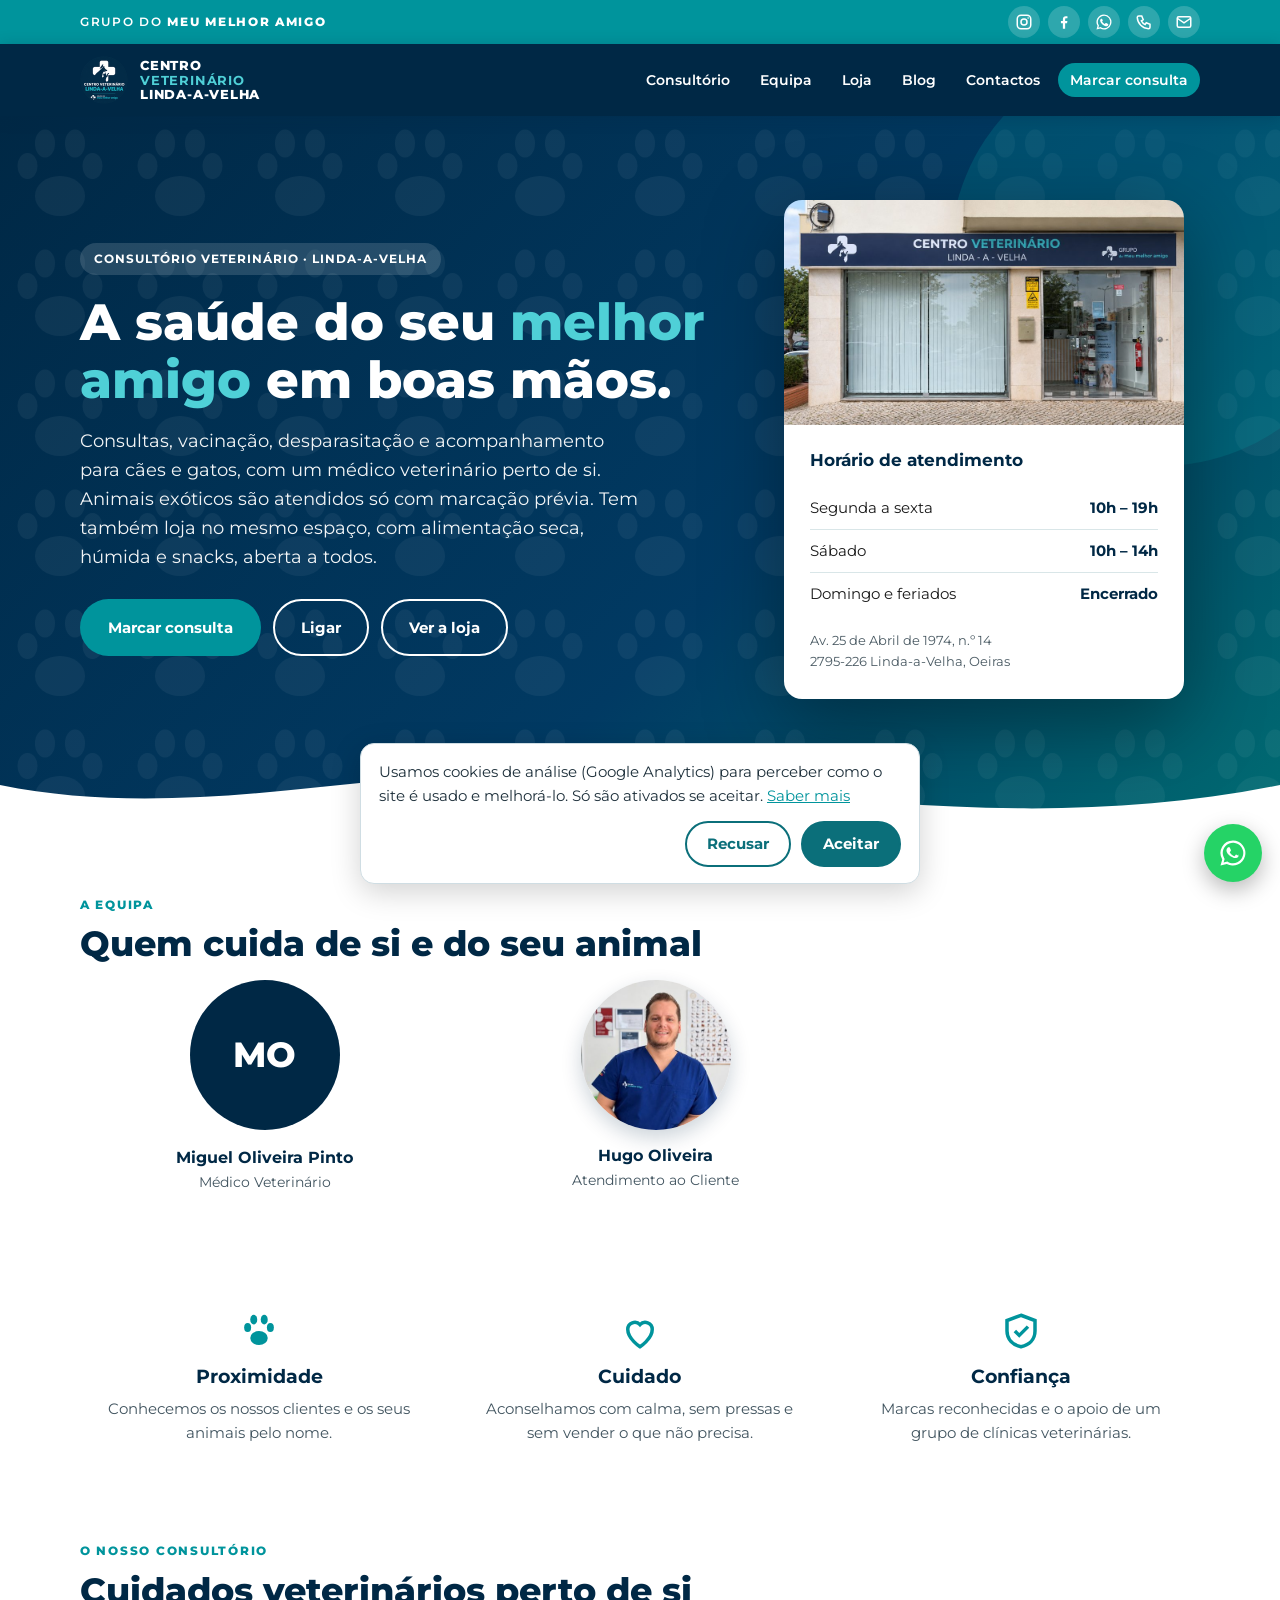
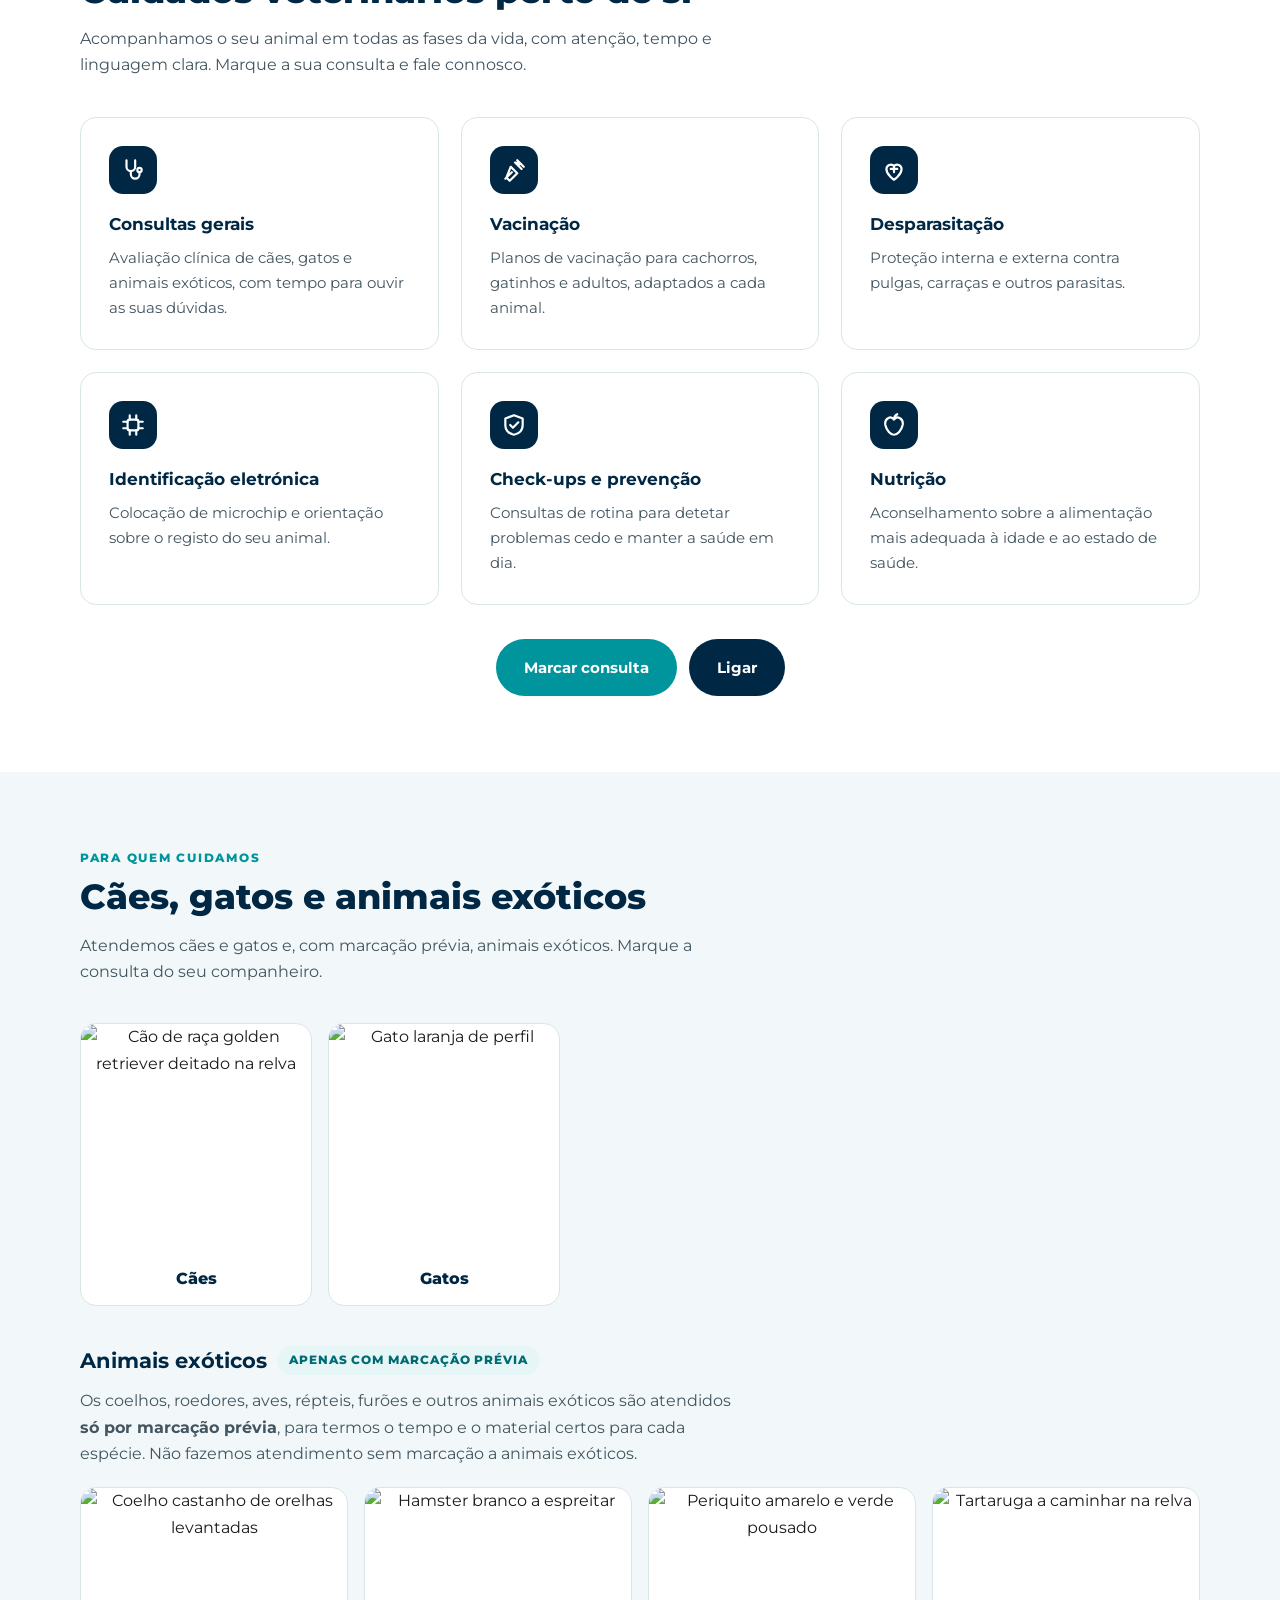
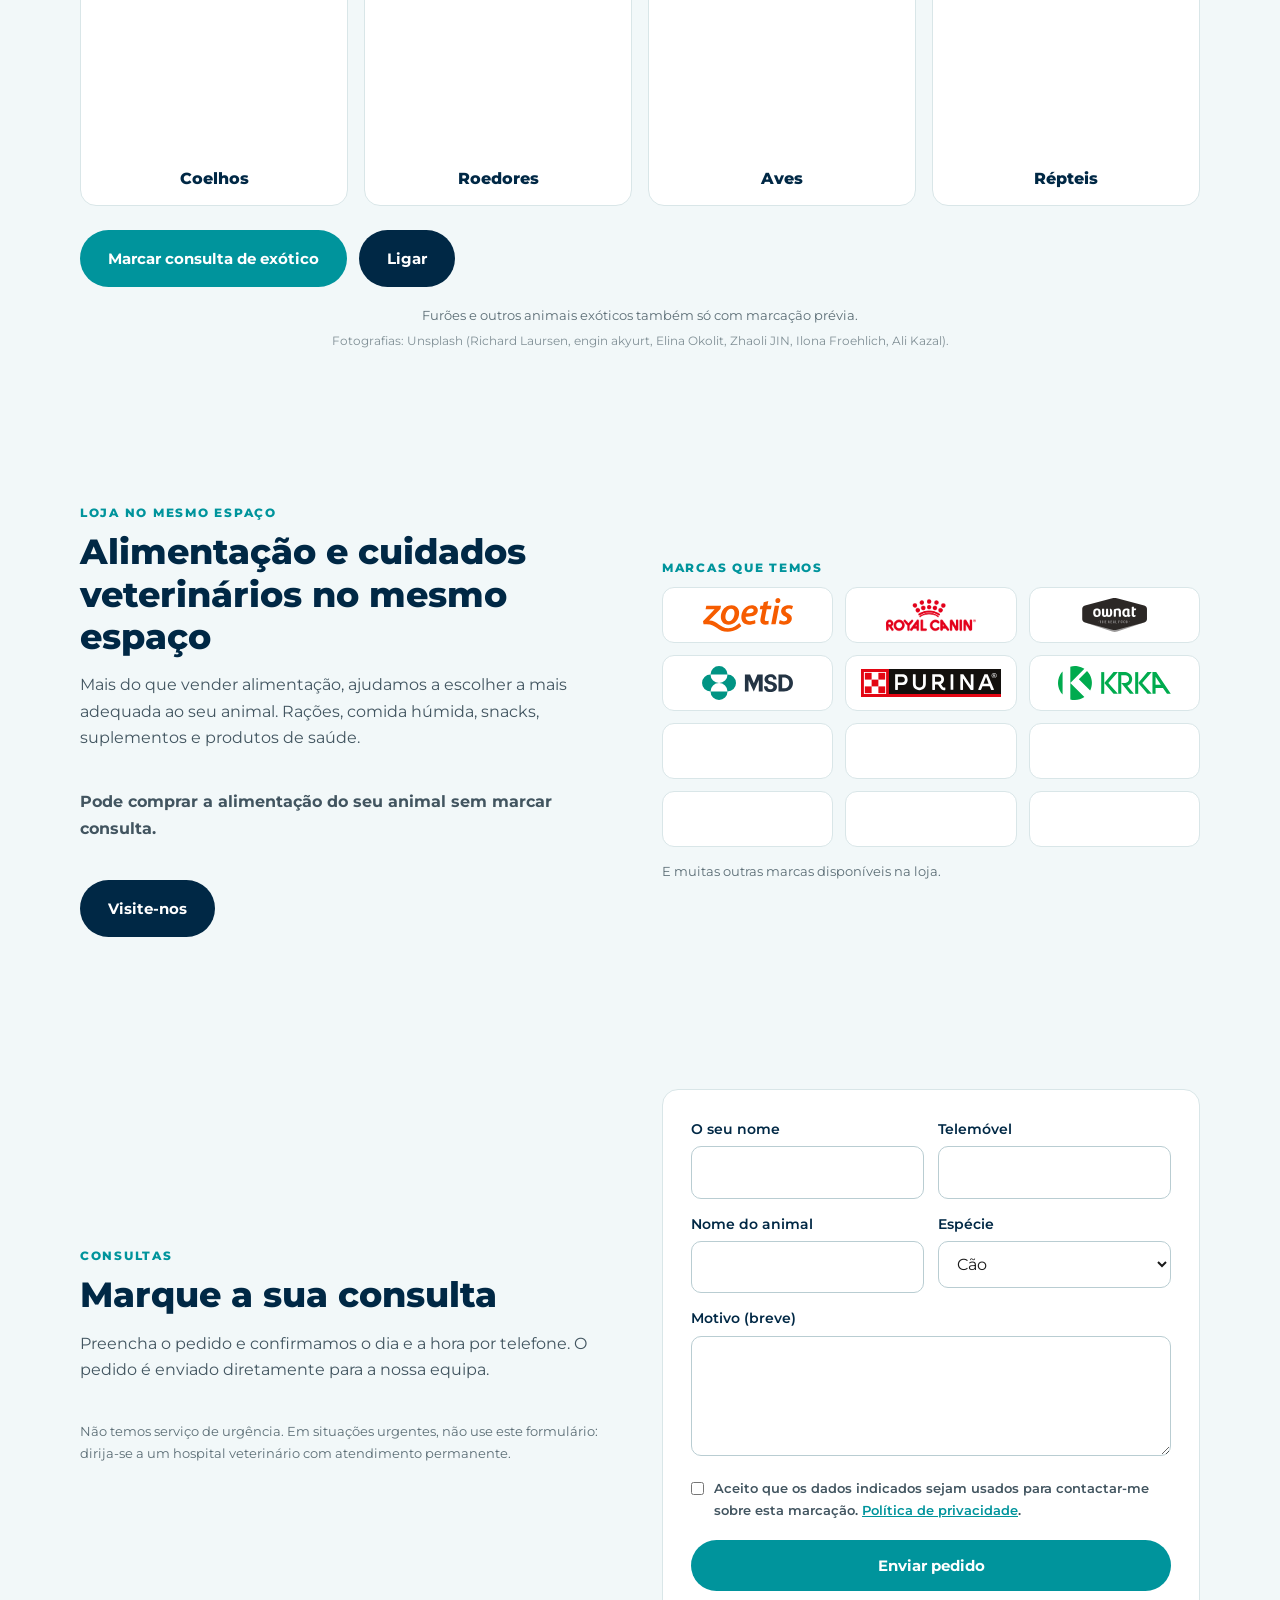
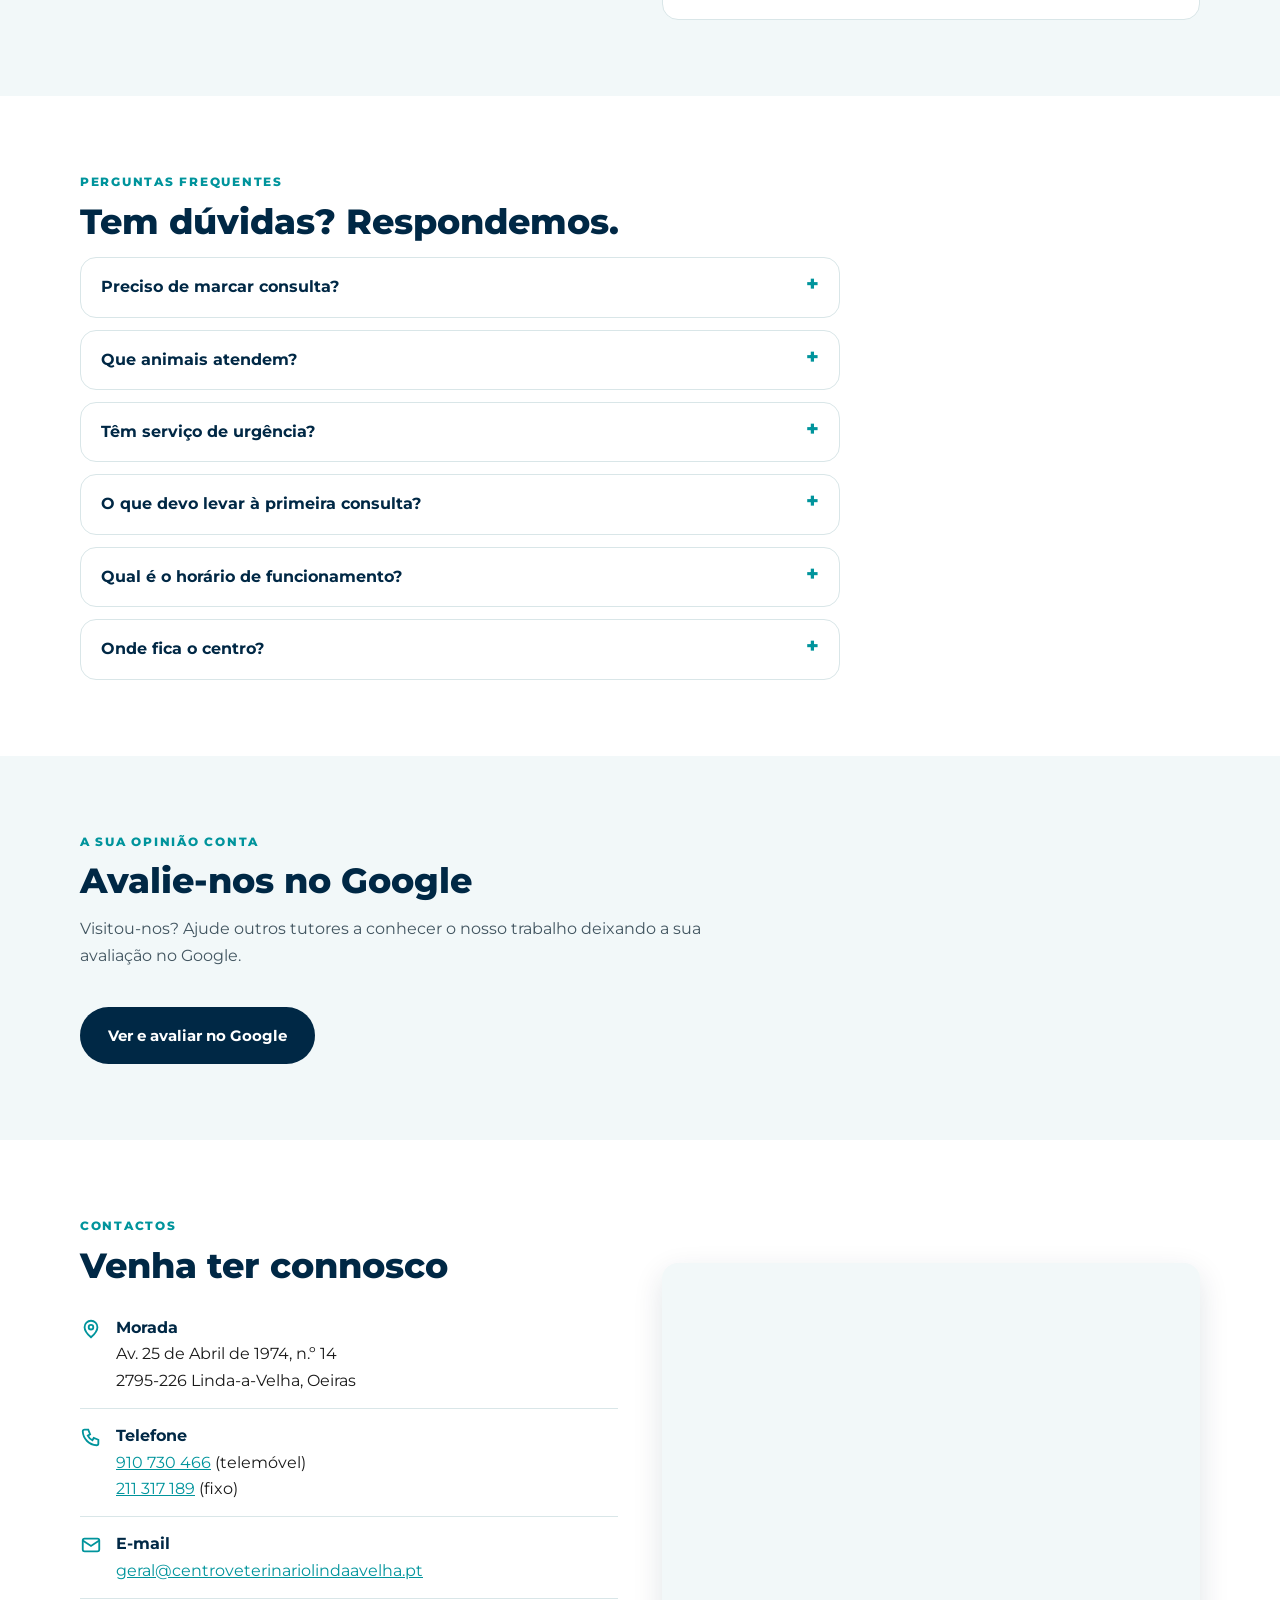
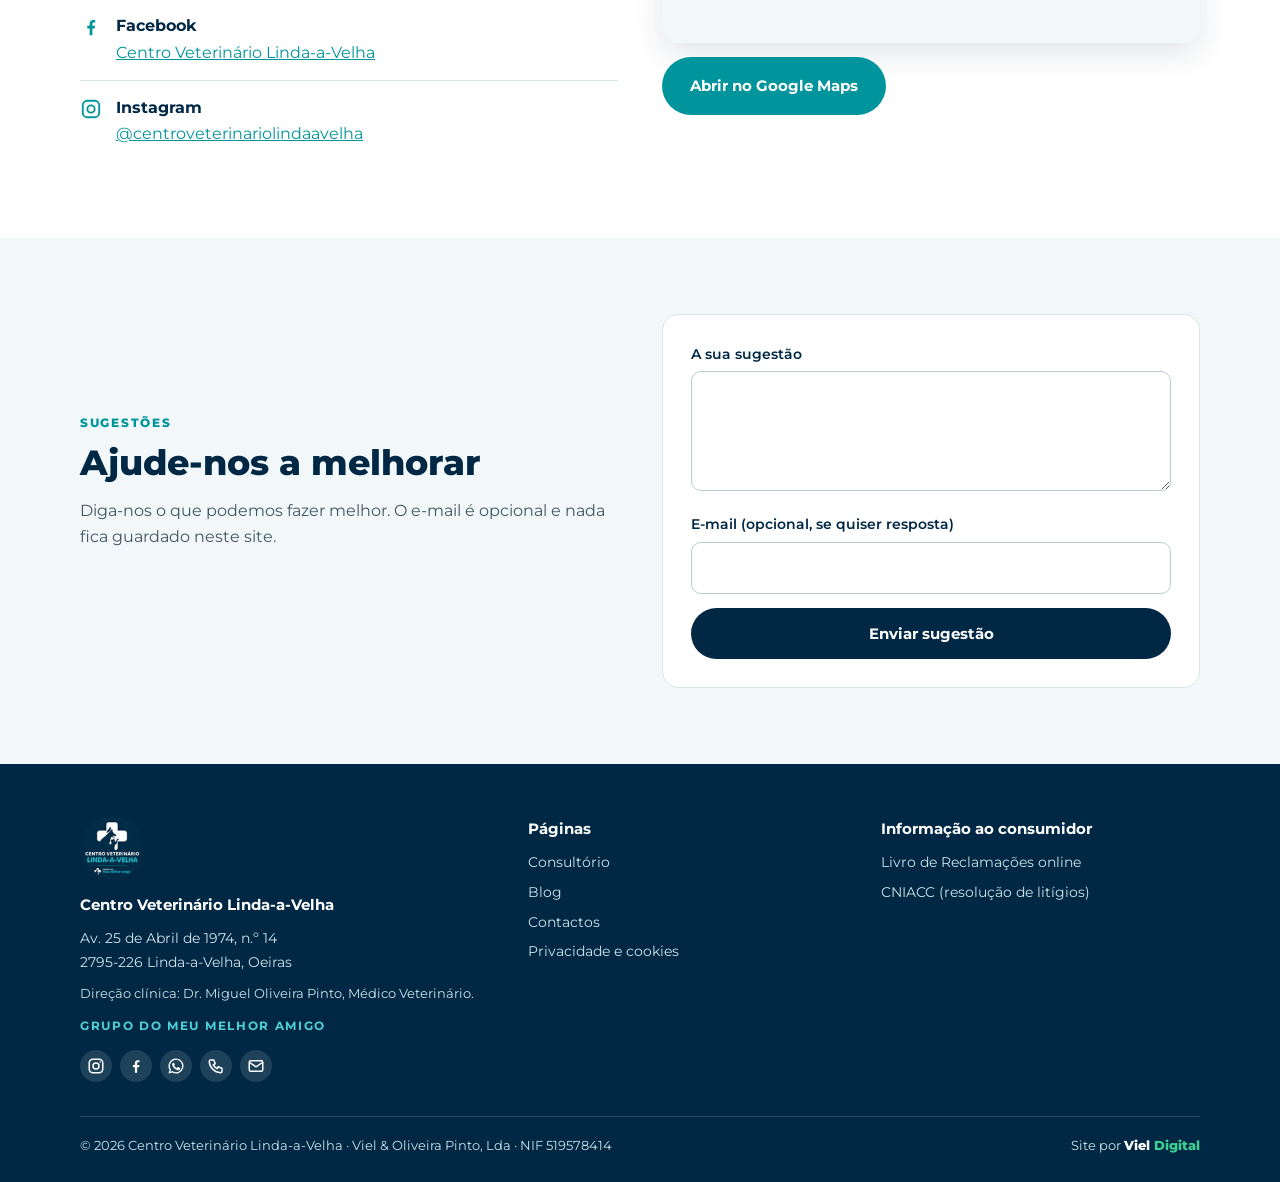
==== commit 2a02f2af: "Google Analytics 4 com aviso de cookies (só ativa se aceitar) e política de privacidade atualizada C" ====
--- a/index.html
+++ b/index.html
@@ -3,7 +3,7 @@
 <head>
 <meta charset="utf-8">
 <meta name="viewport" content="width=device-width,initial-scale=1">
-<meta http-equiv="Content-Security-Policy" content="default-src 'none'; img-src 'self' data: https://images.unsplash.com; frame-src https://www.google.com; style-src 'self'; font-src 'self'; script-src 'self'; connect-src https://api.emailjs.com; base-uri 'none'; form-action 'none'; object-src 'none'">
+<meta http-equiv="Content-Security-Policy" content="default-src 'none'; img-src 'self' data: https://images.unsplash.com https://*.google-analytics.com https://*.googletagmanager.com; frame-src https://www.google.com; style-src 'self'; font-src 'self'; script-src 'self' https://www.googletagmanager.com; connect-src https://api.emailjs.com https://*.google-analytics.com https://*.analytics.google.com https://*.googletagmanager.com; base-uri 'none'; form-action 'none'; object-src 'none'">
 <meta name="referrer" content="strict-origin-when-cross-origin">
 <title>Consultório Veterinário em Linda-a-Velha | Grupo do meu melhor amigo</title>
 <meta name="description" content="Consultório veterinário em Linda-a-Velha: consultas, vacinação, desparasitação e acompanhamento para cães, gatos e outros animais. Grupo do meu melhor amigo. Av. 25 de Abril de 1974.">
@@ -251,5 +251,6 @@
 </footer>
 <script src="script.js"></script>
 <a class="wa-fab" href="https://wa.me/351910730466" target="_blank" rel="noopener noreferrer" aria-label="Falar connosco no WhatsApp"><svg viewBox="0 0 24 24" fill="currentColor" aria-hidden="true" width="30" height="30"><path d="M12 2a10 10 0 0 0-8.6 15.1L2 22l5-1.3A10 10 0 1 0 12 2zm0 18.2c-1.5 0-3-.4-4.2-1.2l-.3-.2-3 .8.8-2.9-.2-.3A8.2 8.2 0 1 1 12 20.200zm4.500-6.100c-.2-.1-1.500-.700-1.700-.800-.2-.1-.4-.1-.6.100l-.8 1c-.1.200-.3.200-.5.100-1.500-.700-2.500-1.300-3.400-2.900-.3-.5.300-.5.800-1.500.1-.2 0-.3 0-.5l-.8-1.800c-.2-.5-.4-.4-.6-.4h-.5c-.2 0-.5.100-.7.300-.8.800-1 1.700-.9 2.600.2 1.100.9 2.200 1.800 3.100 1.100 1.100 2.300 1.800 3.700 2.300.9.300 1.700.3 2.300.2.700-.1 1.500-.6 1.700-1.200.2-.6.2-1.100.2-1.200-.1-.1-.2-.2-.5-.3z"/></svg></a>
+<script src="analytics.js"></script>
 </body>
 </html>
--- a/estilo12.css
+++ b/estilo12.css
@@ -224,3 +224,10 @@
 .hero-art .hero-foto{max-width:400px;border-radius:18px 18px 0 0;box-shadow:none;aspect-ratio:16/9;display:block}
 .hero-art .hero-card{margin-top:0;padding-top:22px;border-radius:0 0 18px 18px;box-shadow:none;max-width:400px}
 @media(max-width:860px){.hero-art .hero-card{margin-top:0}}
+#ck-banner{position:fixed;left:16px;right:16px;bottom:16px;max-width:560px;margin:0 auto;background:#fff;color:#1d2f3a;border:1px solid #cfdde3;border-radius:14px;box-shadow:0 8px 30px rgba(0,0,0,.18);padding:16px 18px;z-index:9999;font-size:.92rem}
+#ck-banner p{margin:0 0 12px}
+#ck-banner a{text-decoration:underline}
+.ck-btns{display:flex;gap:10px;justify-content:flex-end}
+.ck-btns button{font:inherit;font-weight:700;padding:9px 20px;border-radius:999px;border:2px solid #0b6f7a;background:#fff;color:#0b6f7a;cursor:pointer}
+.ck-btns button#ck-yes{background:#0b6f7a;color:#fff}
+#ck-reset{font:inherit;font-weight:700;padding:8px 18px;border-radius:999px;border:2px solid #0b6f7a;background:#fff;color:#0b6f7a;cursor:pointer}
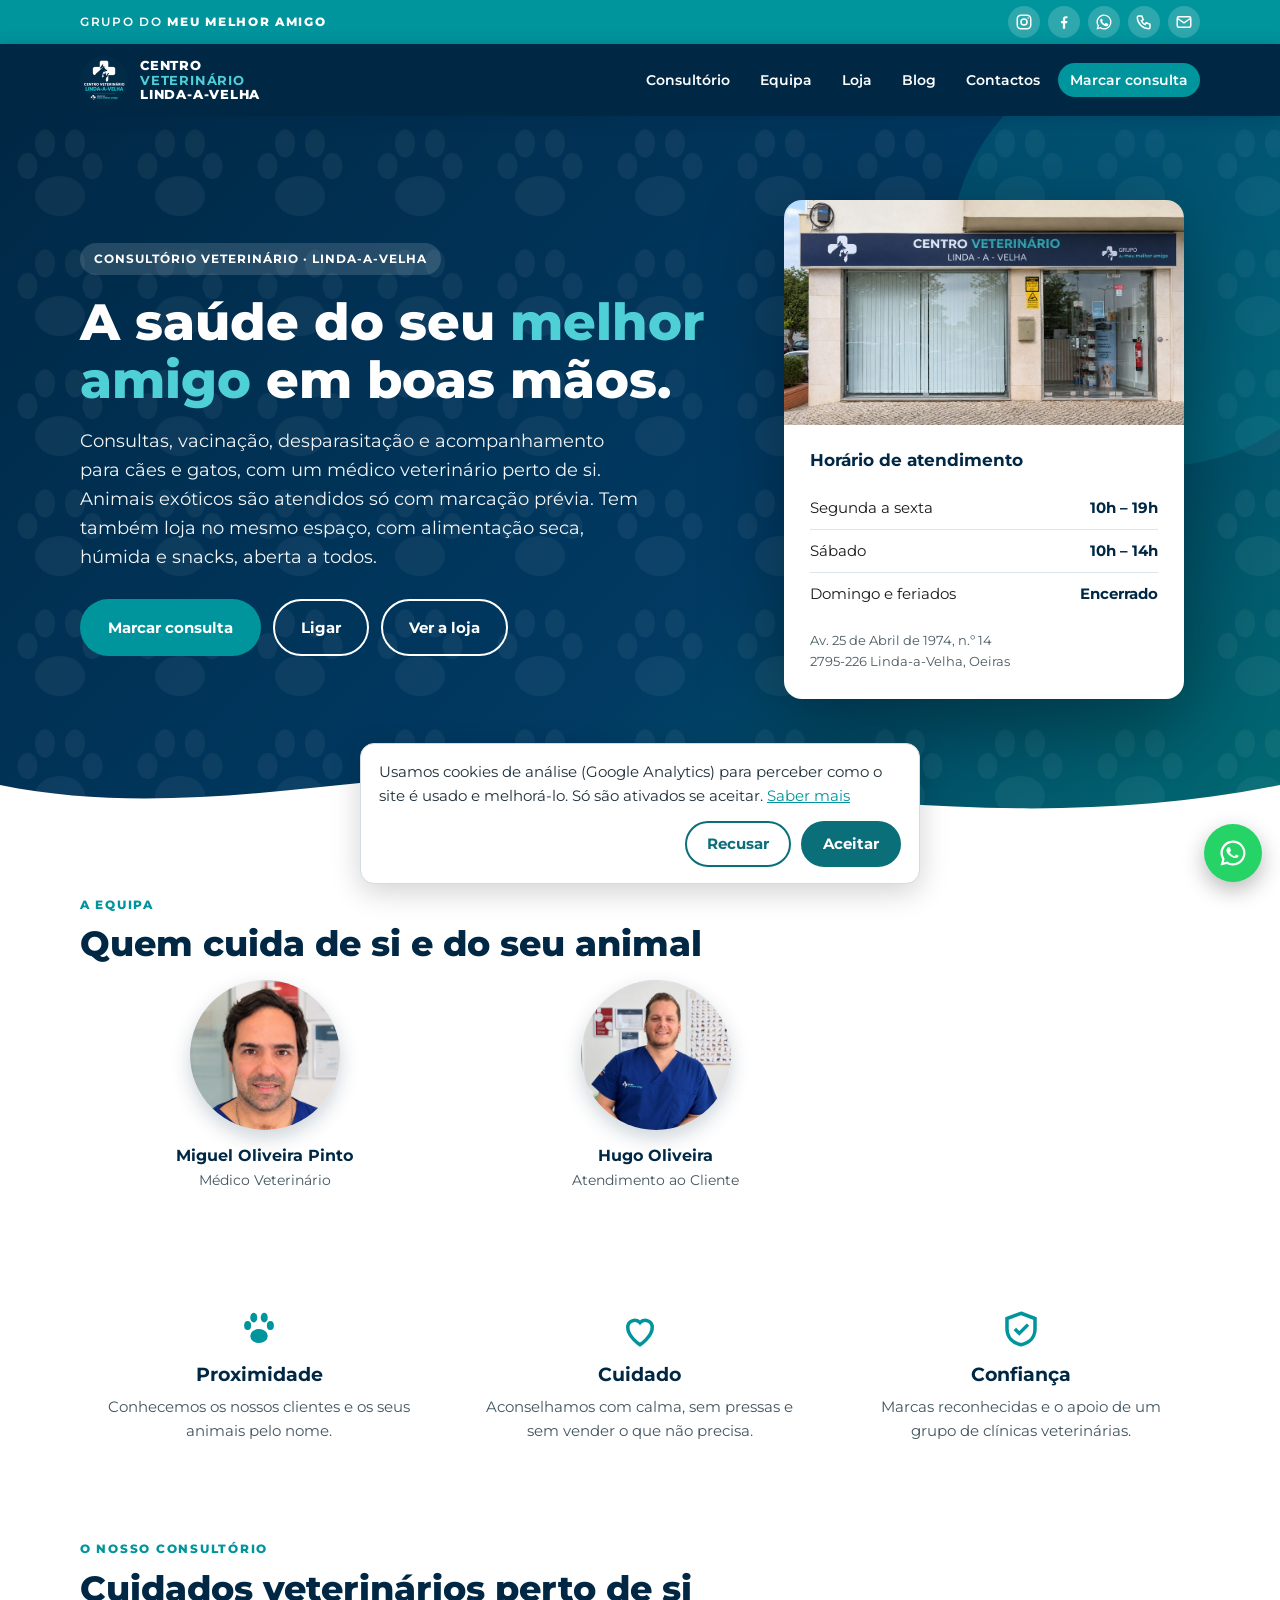
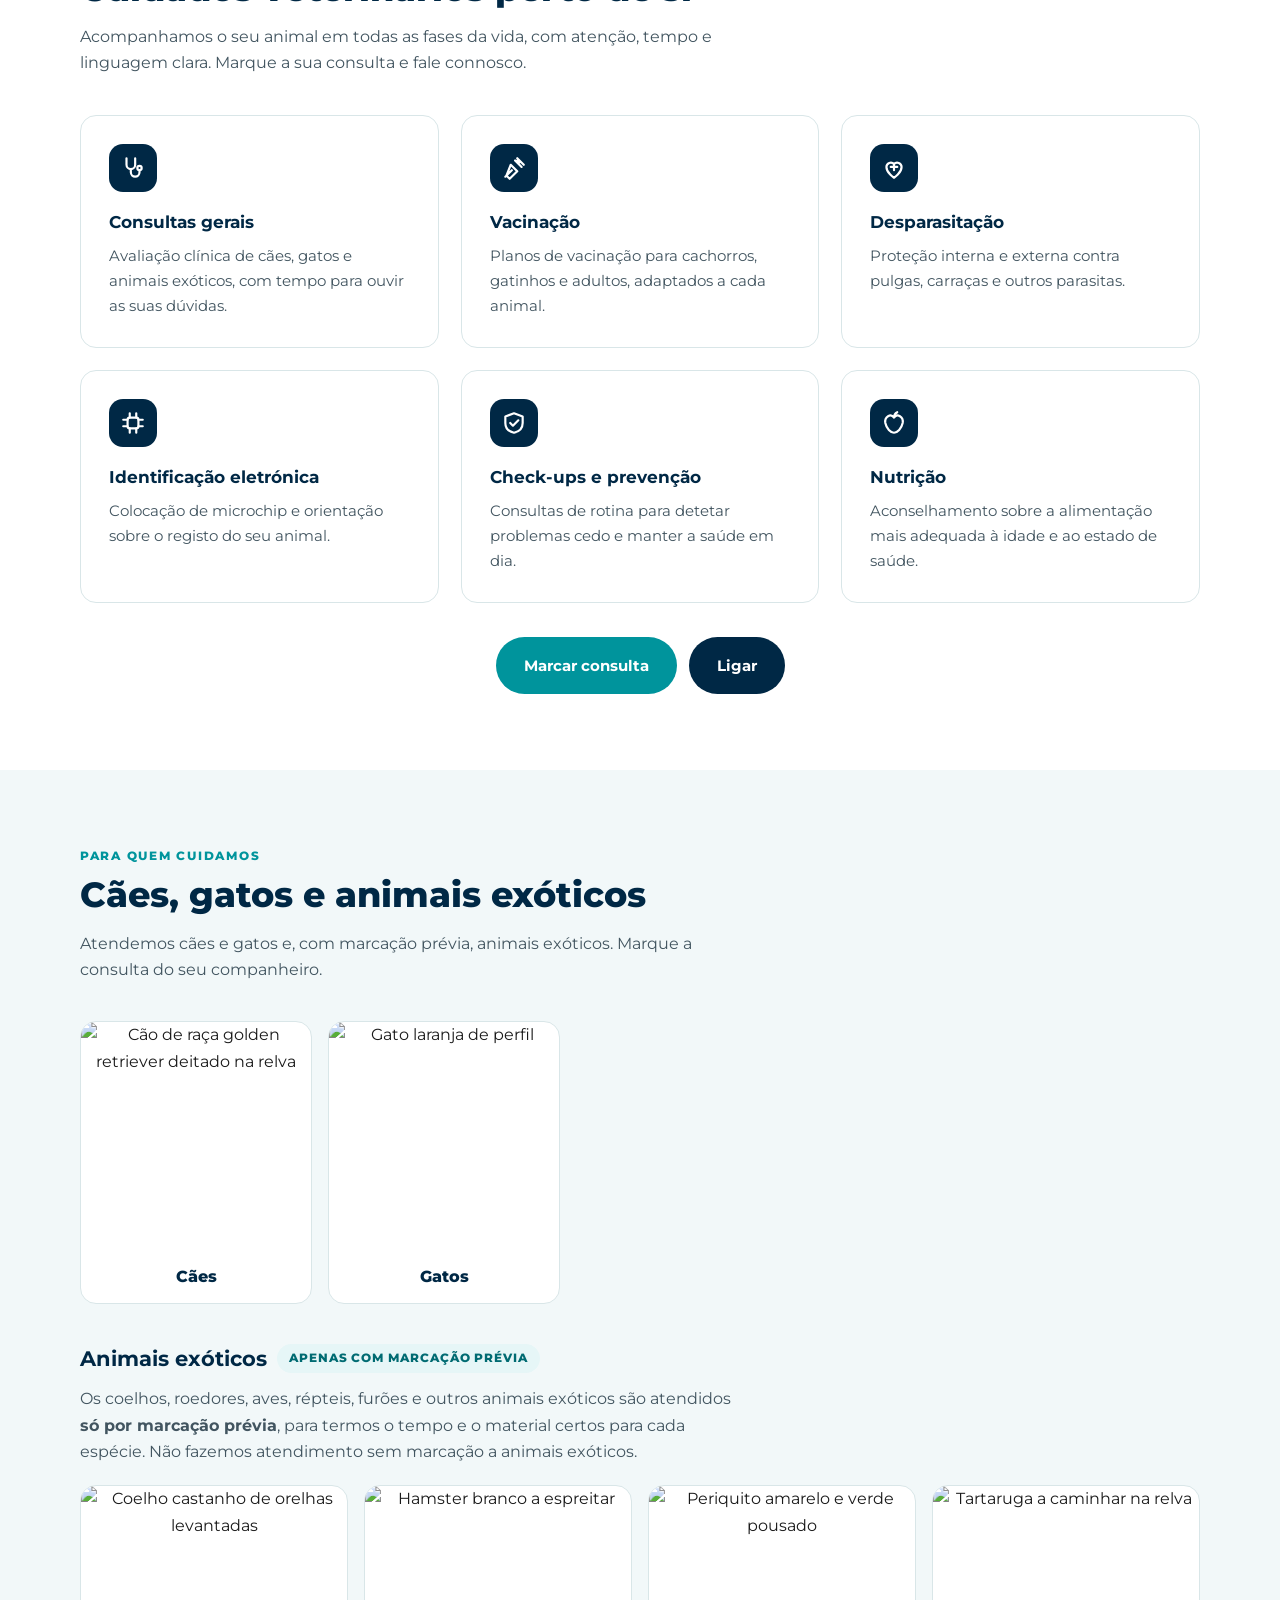
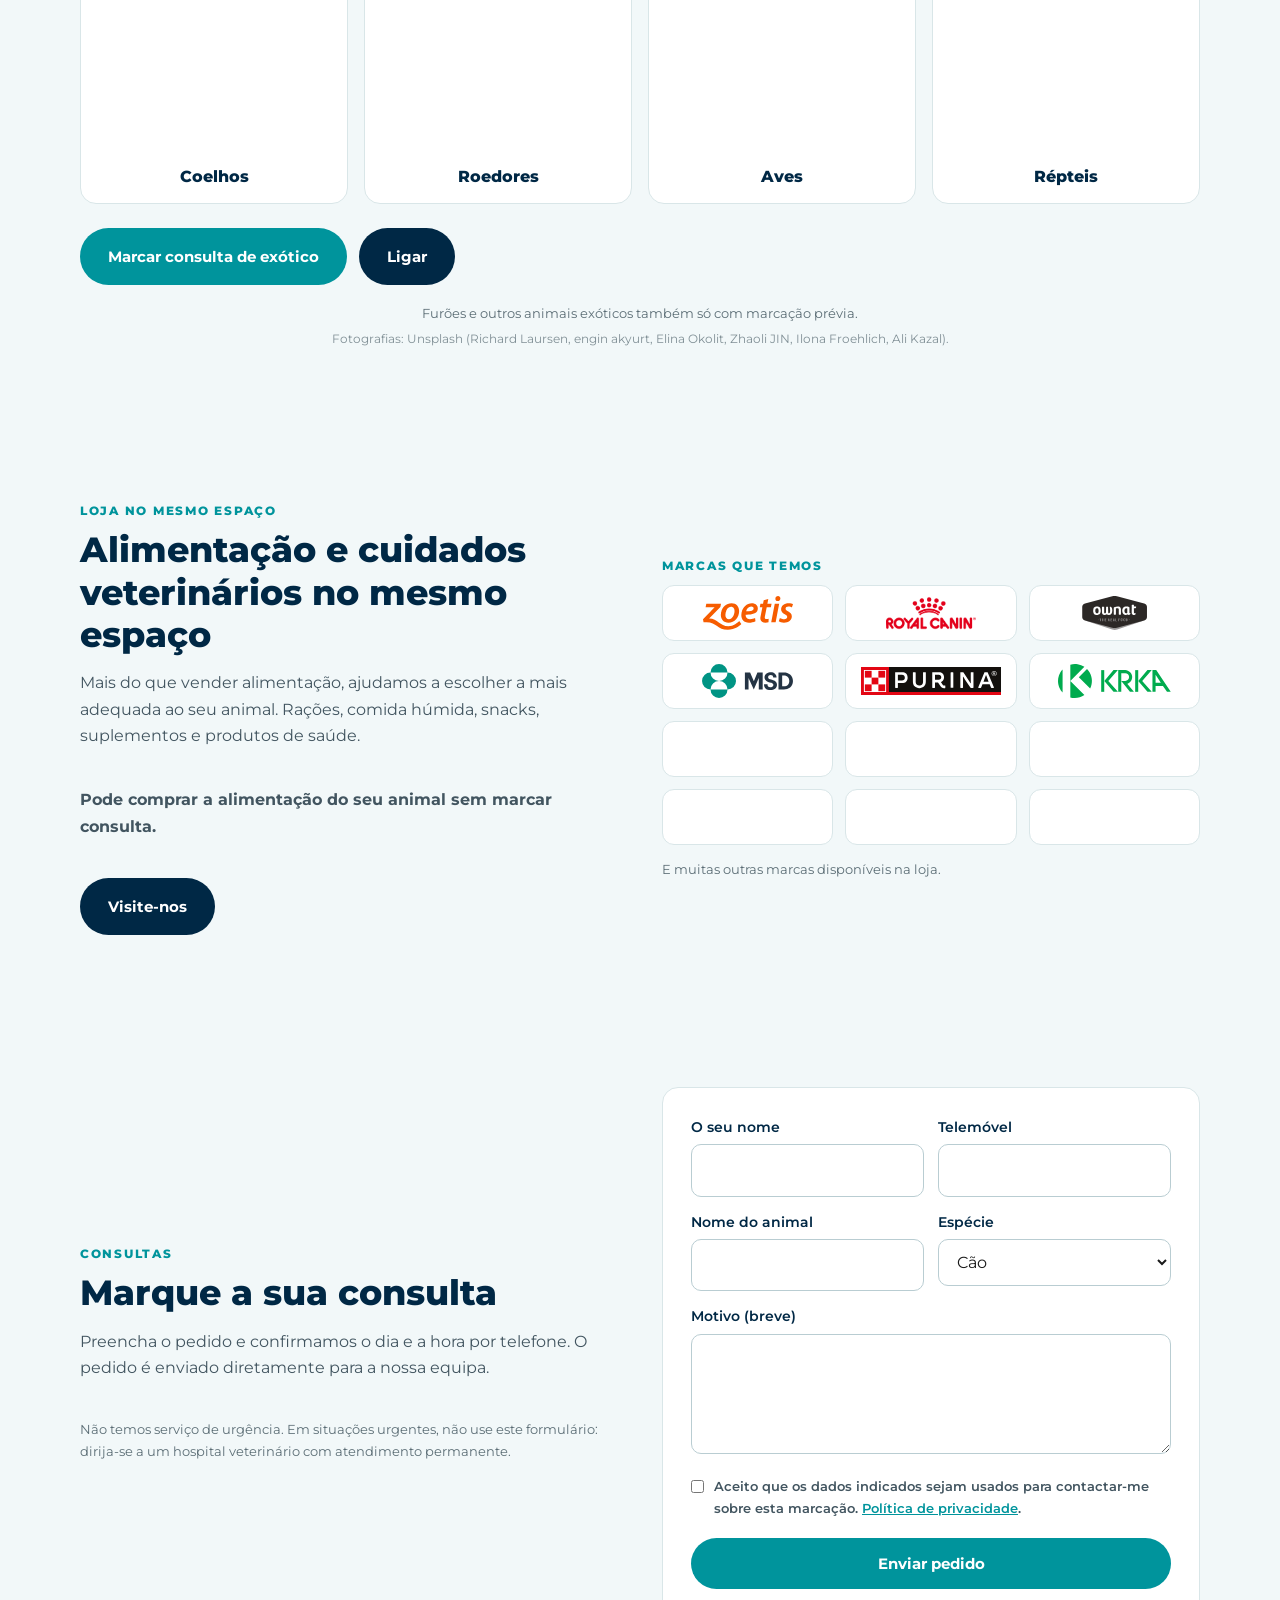
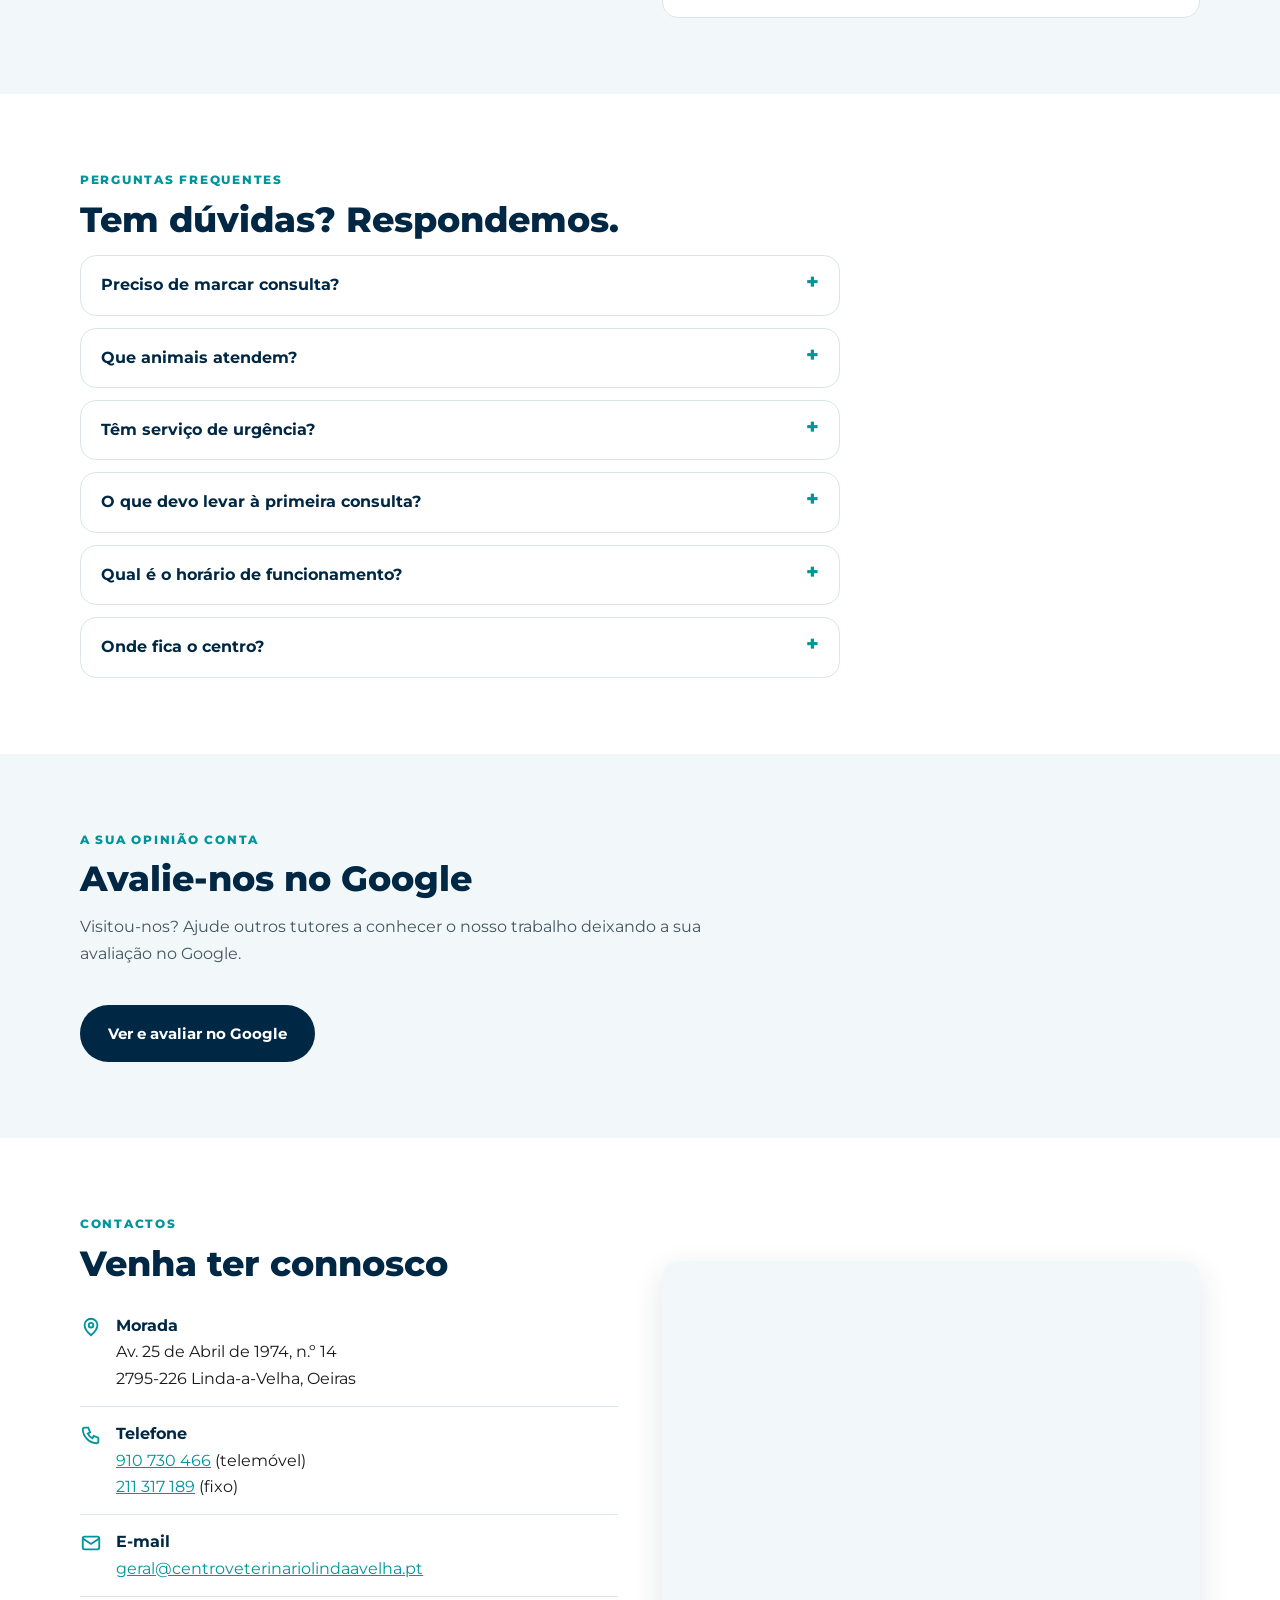
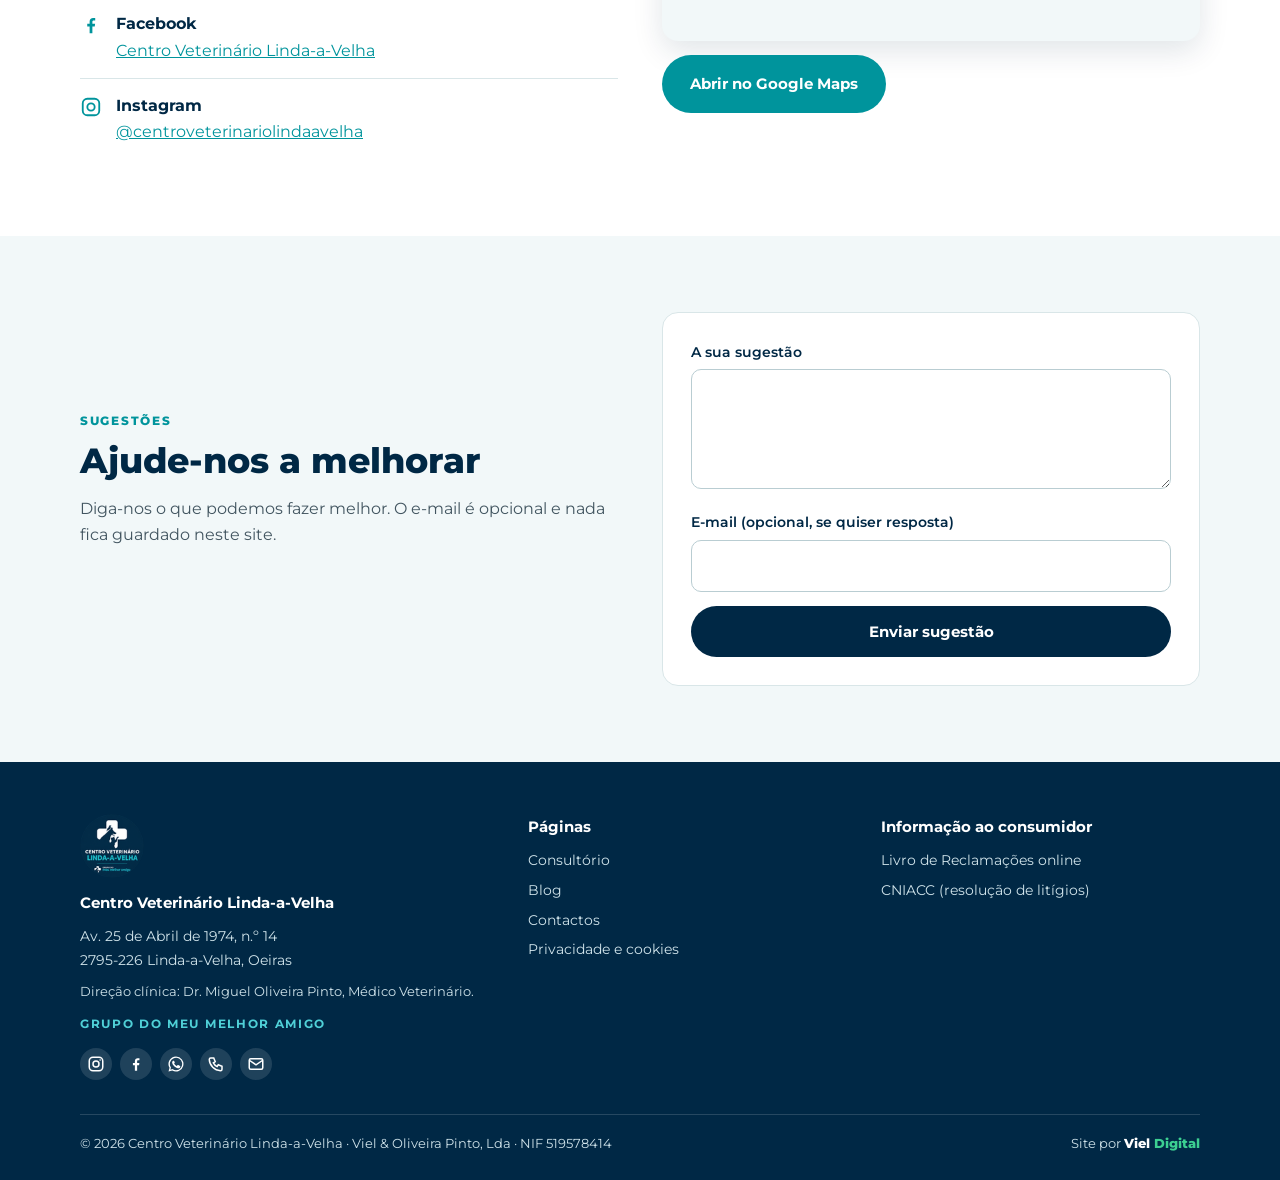
==== commit 077df950: "Foto do Dr. Miguel Oliveira Pinto na equipa Co-Authored-By: Claude Sonnet 5.5 <noreply@anthropic.com" ====
--- a/index.html
+++ b/index.html
@@ -18,11 +18,11 @@
 <link rel="apple-touch-icon" href="icon-v2.png">
 <link rel="stylesheet" href="estilo12.css">
 <script type="application/ld+json">{"@context": "https://schema.org", "@type": "FAQPage", "mainEntity": [{"@type": "Question", "name": "Preciso de marcar consulta?", "acceptedAnswer": {"@type": "Answer", "text": "Recomendamos que marque antecipadamente por telefone (910 730 466), WhatsApp ou pelo formulário deste site, para garantir o melhor horário para o seu animal."}}, {"@type": "Question", "name": "Que animais atendem?", "acceptedAnswer": {"@type": "Answer", "text": "Cães e gatos e, apenas com marcação prévia, coelhos, roedores, aves, répteis, furões e outros animais exóticos."}}, {"@type": "Question", "name": "Têm serviço de urgência?", "acceptedAnswer": {"@type": "Answer", "text": "Não temos serviço de urgência. Fora do nosso horário ou em situações urgentes, contacte um hospital veterinário com atendimento permanente."}}, {"@type": "Question", "name": "O que devo levar à primeira consulta?", "acceptedAnswer": {"@type": "Answer", "text": "Se tiver, traga o boletim sanitário, o registo de vacinas e qualquer historial clínico ou exames anteriores do seu animal."}}, {"@type": "Question", "name": "Qual é o horário de funcionamento?", "acceptedAnswer": {"@type": "Answer", "text": "De segunda a sexta, das 10h às 19h, e ao sábado, das 10h às 14h."}}, {"@type": "Question", "name": "Onde fica o centro?", "acceptedAnswer": {"@type": "Answer", "text": "Na Av. 25 de Abril de 1974, n.º 14, 2795-226 Linda-a-Velha, Oeiras."}}]}</script>
-<script type="application/ld+json">{"@context":"https://schema.org","@type":"VeterinaryCare","name":"Centro Veterinário Linda-a-Velha","url":"https://centroveterinariolindaavelha.pt/","telephone":"+351910730466","email":"geral@centroveterinariolindaavelha.pt","address":{"@type":"PostalAddress","streetAddress":"Av. 25 de Abril de 1974, n.º 14","postalCode":"2795-226","addressLocality":"Linda-a-Velha","addressCountry":"PT"},"openingHoursSpecification":[{"@type":"OpeningHoursSpecification","dayOfWeek":["Monday","Tuesday","Wednesday","Thursday","Friday"],"opens":"10:00","closes":"19:00"},{"@type":"OpeningHoursSpecification","dayOfWeek":"Saturday","opens":"10:00","closes":"14:00"}],"parentOrganization":{"@type":"Organization","name":"Grupo do meu melhor amigo"}}</script>
+<script type="application/ld+json">{"@context":"https://schema.org","@type":"VeterinaryCare","name":"Centro Veterinário Linda-a-Velha","url":"https://centroveterinariolindaavelha.pt/","telephone":"+351910730466","address":{"@type":"PostalAddress","streetAddress":"Av. 25 de Abril de 1974, n.º 14","postalCode":"2795-226","addressLocality":"Linda-a-Velha","addressCountry":"PT"},"openingHoursSpecification":[{"@type":"OpeningHoursSpecification","dayOfWeek":["Monday","Tuesday","Wednesday","Thursday","Friday"],"opens":"10:00","closes":"19:00"},{"@type":"OpeningHoursSpecification","dayOfWeek":"Saturday","opens":"10:00","closes":"14:00"}],"parentOrganization":{"@type":"Organization","name":"Grupo do meu melhor amigo"}}</script>
 </head>
 <body>
 <a class="skip" href="#conteudo">Saltar para o conteúdo</a>
-<div class="group-bar"><div class="wrap gb"><span>Grupo do <b>meu melhor amigo</b></span><ul class="social "><li><a href="https://www.instagram.com/centroveterinariolindaavelha/" target="_blank" rel="noopener noreferrer" aria-label="Instagram"><svg viewBox="0 0 24 24" fill="none" stroke="currentColor" stroke-width="2" aria-hidden="true" width="20" height="20"><rect x="3" y="3" width="18" height="18" rx="5"/><circle cx="12" cy="12" r="4"/><circle cx="17.5" cy="6.5" r="1" fill="currentColor" stroke="none"/></svg></a></li><li><a href="https://www.facebook.com/profile.php?id=61592159622858" target="_blank" rel="noopener noreferrer" aria-label="Facebook"><svg viewBox="0 0 24 24" fill="currentColor" aria-hidden="true" width="20" height="20"><path d="M13.5 21v-7.5h2.6l.4-3h-3V8.6c0-.9.3-1.5 1.5-1.5h1.6V4.4c-.3 0-1.2-.1-2.3-.1-2.3 0-3.8 1.4-3.8 3.9v2.3H7.9v3h2.6V21z"/></svg></a></li><li><a href="https://wa.me/351910730466" target="_blank" rel="noopener noreferrer" aria-label="WhatsApp"><svg viewBox="0 0 24 24" fill="currentColor" aria-hidden="true" width="20" height="20"><path d="M12 2a10 10 0 00-8.6 15.1L2 22l5-1.3A10 10 0 1012 2zm0 18.2a8.2 8.2 0 01-4.2-1.2l-.3-.2-3 .8.8-2.9-.2-.3A8.2 8.2 0 1112 20.2zm4.5-6.1c-.2-.1-1.500-.7-1.700-.8-.2-.1-.4-.1-.6.1l-.8 1c-.1.2-.3.2-.5.1a6.700 6.700 0 01-3.300-2.900c-.2-.4.2-.4.700-1.300.1-.2 0-.3 0-.5l-.8-1.800c-.2-.5-.4-.4-.6-.4h-.5a1 1 0 00-.7.3 3 3 0 00-.9 2.200 5.200 5.200 0 001.100 2.800 11.900 11.900 0 004.600 4.100c1.700.7 2.400.8 3.200.7a2.700 2.700 0 001.800-1.300 2.200 2.200 0 00.2-1.300c-.1-.1-.2-.2-.5-.3z"/></svg></a></li><li><a href="tel:+351910730466" aria-label="Telefone"><svg viewBox="0 0 24 24" fill="none" stroke="currentColor" stroke-width="2" aria-hidden="true" width="20" height="20"><path d="M5 4h4l2 5-2.500 1.500a11 11 0 005 5L15 13l5 2v4a2 2 0 01-2 2A16 16 0 013 6a2 2 0 012-2z"/></svg></a></li><li><a href="mailto:geral@centroveterinariolindaavelha.pt" aria-label="E-mail"><svg viewBox="0 0 24 24" fill="none" stroke="currentColor" stroke-width="2" aria-hidden="true" width="20" height="20"><rect x="3" y="5" width="18" height="14" rx="2"/><path d="M3 7l9 6 9-6"/></svg></a></li></ul></div></div>
+<div class="group-bar"><div class="wrap gb"><span>Grupo do <b>meu melhor amigo</b></span><ul class="social "><li><a href="https://www.instagram.com/centroveterinariolindaavelha/" target="_blank" rel="noopener noreferrer" aria-label="Instagram"><svg viewBox="0 0 24 24" fill="none" stroke="currentColor" stroke-width="2" aria-hidden="true" width="20" height="20"><rect x="3" y="3" width="18" height="18" rx="5"/><circle cx="12" cy="12" r="4"/><circle cx="17.5" cy="6.5" r="1" fill="currentColor" stroke="none"/></svg></a></li><li><a href="https://www.facebook.com/profile.php?id=61592159622858" target="_blank" rel="noopener noreferrer" aria-label="Facebook"><svg viewBox="0 0 24 24" fill="currentColor" aria-hidden="true" width="20" height="20"><path d="M13.5 21v-7.5h2.6l.4-3h-3V8.6c0-.9.3-1.5 1.5-1.5h1.6V4.4c-.3 0-1.2-.1-2.3-.1-2.3 0-3.8 1.4-3.8 3.9v2.3H7.9v3h2.6V21z"/></svg></a></li><li><a href="https://wa.me/351910730466" target="_blank" rel="noopener noreferrer" aria-label="WhatsApp"><svg viewBox="0 0 24 24" fill="currentColor" aria-hidden="true" width="20" height="20"><path d="M12 2a10 10 0 00-8.6 15.1L2 22l5-1.3A10 10 0 1012 2zm0 18.2a8.2 8.2 0 01-4.2-1.2l-.3-.2-3 .8.8-2.9-.2-.3A8.2 8.2 0 1112 20.2zm4.5-6.1c-.2-.1-1.500-.7-1.700-.8-.2-.1-.4-.1-.6.1l-.8 1c-.1.2-.3.2-.5.1a6.700 6.700 0 01-3.300-2.900c-.2-.4.2-.4.700-1.300.1-.2 0-.3 0-.5l-.8-1.800c-.2-.5-.4-.4-.6-.4h-.5a1 1 0 00-.7.3 3 3 0 00-.9 2.200 5.200 5.200 0 001.100 2.800 11.900 11.900 0 004.600 4.100c1.700.7 2.400.8 3.200.7a2.700 2.700 0 001.800-1.300 2.200 2.200 0 00.2-1.300c-.1-.1-.2-.2-.5-.3z"/></svg></a></li><li><a href="tel:+351910730466" aria-label="Telefone"><svg viewBox="0 0 24 24" fill="none" stroke="currentColor" stroke-width="2" aria-hidden="true" width="20" height="20"><path d="M5 4h4l2 5-2.500 1.500a11 11 0 005 5L15 13l5 2v4a2 2 0 01-2 2A16 16 0 013 6a2 2 0 012-2z"/></svg></a></li><li><a href="#contactos" data-mail="geral|centroveterinariolindaavelha.pt" aria-label="E-mail"><svg viewBox="0 0 24 24" fill="none" stroke="currentColor" stroke-width="2" aria-hidden="true" width="20" height="20"><rect x="3" y="5" width="18" height="14" rx="2"/><path d="M3 7l9 6 9-6"/></svg></a></li></ul></div></div>
 <header class="top">
 <div class="wrap nav">
 <a class="brand" href="#inicio" aria-label="Centro Veterinário Linda-a-Velha - início">
@@ -74,7 +74,7 @@
 <p class="eyebrow">A equipa</p>
 <h2 class="title">Quem cuida de si e do seu animal</h2>
 <div class="team">
-<div class="person"><div class="avatar" aria-hidden="true">MO</div><h3>Miguel Oliveira Pinto</h3><p>Médico Veterinário</p></div>
+<div class="person"><img class="avatar-img" src="miguel.jpg" width="150" height="150" alt="Miguel Oliveira Pinto" loading="lazy"><h3>Miguel Oliveira Pinto</h3><p>Médico Veterinário</p></div>
 <div class="person"><img class="avatar-img" src="hugo.jpg" width="150" height="150" alt="Hugo Oliveira" loading="lazy"><h3>Hugo Oliveira</h3><p>Atendimento ao Cliente</p></div>
 </div>
 </div>
@@ -201,7 +201,7 @@
 <ul class="contact-list">
 <li><svg viewBox="0 0 24 24" fill="none" stroke="currentColor" stroke-width="2" aria-hidden="true"><path d="M12 21s7-6 7-11a7 7 0 10-14 0c0 5 7 11 7 11z"/><circle cx="12" cy="10" r="2.5"/></svg><div><b>Morada</b>Av. 25 de Abril de 1974, n.º 14<br>2795-226 Linda-a-Velha, Oeiras</div></li>
 <li><svg viewBox="0 0 24 24" fill="none" stroke="currentColor" stroke-width="2" aria-hidden="true"><path d="M5 4h4l2 5-2.5 1.5a11 11 0 005 5L15 13l5 2v4a2 2 0 01-2 2A16 16 0 013 6a2 2 0 012-2z"/></svg><div><b>Telefone</b><a href="tel:+351910730466">910 730 466</a> (telemóvel)<br><a href="tel:+351211317189">211 317 189</a> (fixo)</div></li>
-<li><svg viewBox="0 0 24 24" fill="none" stroke="currentColor" stroke-width="2" aria-hidden="true"><rect x="3" y="5" width="18" height="14" rx="2"/><path d="M3 7l9 6 9-6"/></svg><div><b>E-mail</b><a href="mailto:geral@centroveterinariolindaavelha.pt">geral@centroveterinariolindaavelha.pt</a></div></li>
+<li><svg viewBox="0 0 24 24" fill="none" stroke="currentColor" stroke-width="2" aria-hidden="true"><rect x="3" y="5" width="18" height="14" rx="2"/><path d="M3 7l9 6 9-6"/></svg><div><b>E-mail</b><a href="#contactos" data-mail="geral|centroveterinariolindaavelha.pt" data-txt="1">geral [arroba] centroveterinariolindaavelha.pt</a></div></li>
 <li><svg viewBox="0 0 24 24" fill="currentColor" aria-hidden="true"><path d="M13.5 21v-7.5h2.6l.4-3h-3V8.6c0-.9.3-1.5 1.5-1.5h1.6V4.4c-.3 0-1.2-.1-2.3-.1-2.3 0-3.8 1.4-3.8 3.9v2.3H7.9v3h2.6V21z"/></svg><div><b>Facebook</b><a href="https://www.facebook.com/profile.php?id=61592159622858" target="_blank" rel="noopener noreferrer">Centro Veterinário Linda-a-Velha</a></div></li>
 <li><svg viewBox="0 0 24 24" fill="none" stroke="currentColor" stroke-width="2" aria-hidden="true"><rect x="3" y="3" width="18" height="18" rx="5"/><circle cx="12" cy="12" r="4"/></svg><div><b>Instagram</b><a href="https://www.instagram.com/centroveterinariolindaavelha/" target="_blank" rel="noopener noreferrer">@centroveterinariolindaavelha</a></div></li>
 </ul>
@@ -235,7 +235,7 @@
 <h4>Centro Veterinário Linda-a-Velha</h4>
 <p>Av. 25 de Abril de 1974, n.º 14<br>2795-226 Linda-a-Velha, Oeiras</p>
 <p class="note-foot">Direção clínica: Dr. Miguel Oliveira Pinto, Médico Veterinário.</p>
-<p class="fgroup">Grupo do meu melhor amigo</p><ul class="social fsoc"><li><a href="https://www.instagram.com/centroveterinariolindaavelha/" target="_blank" rel="noopener noreferrer" aria-label="Instagram"><svg viewBox="0 0 24 24" fill="none" stroke="currentColor" stroke-width="2" aria-hidden="true" width="20" height="20"><rect x="3" y="3" width="18" height="18" rx="5"/><circle cx="12" cy="12" r="4"/><circle cx="17.5" cy="6.5" r="1" fill="currentColor" stroke="none"/></svg></a></li><li><a href="https://www.facebook.com/profile.php?id=61592159622858" target="_blank" rel="noopener noreferrer" aria-label="Facebook"><svg viewBox="0 0 24 24" fill="currentColor" aria-hidden="true" width="20" height="20"><path d="M13.5 21v-7.5h2.6l.4-3h-3V8.6c0-.9.3-1.5 1.5-1.5h1.6V4.4c-.3 0-1.2-.1-2.3-.1-2.3 0-3.8 1.4-3.8 3.9v2.3H7.9v3h2.6V21z"/></svg></a></li><li><a href="https://wa.me/351910730466" target="_blank" rel="noopener noreferrer" aria-label="WhatsApp"><svg viewBox="0 0 24 24" fill="currentColor" aria-hidden="true" width="20" height="20"><path d="M12 2a10 10 0 00-8.6 15.1L2 22l5-1.3A10 10 0 1012 2zm0 18.2a8.2 8.2 0 01-4.2-1.2l-.3-.2-3 .8.8-2.9-.2-.3A8.2 8.2 0 1112 20.2zm4.5-6.1c-.2-.1-1.500-.7-1.700-.8-.2-.1-.4-.1-.6.1l-.8 1c-.1.2-.3.2-.5.1a6.700 6.700 0 01-3.300-2.900c-.2-.4.2-.4.700-1.300.1-.2 0-.3 0-.5l-.8-1.800c-.2-.5-.4-.4-.6-.4h-.5a1 1 0 00-.7.3 3 3 0 00-.9 2.200 5.200 5.200 0 001.100 2.800 11.900 11.900 0 004.600 4.100c1.700.7 2.400.8 3.200.7a2.700 2.700 0 001.800-1.300 2.200 2.200 0 00.2-1.300c-.1-.1-.2-.2-.5-.3z"/></svg></a></li><li><a href="tel:+351910730466" aria-label="Telefone"><svg viewBox="0 0 24 24" fill="none" stroke="currentColor" stroke-width="2" aria-hidden="true" width="20" height="20"><path d="M5 4h4l2 5-2.500 1.500a11 11 0 005 5L15 13l5 2v4a2 2 0 01-2 2A16 16 0 013 6a2 2 0 012-2z"/></svg></a></li><li><a href="mailto:geral@centroveterinariolindaavelha.pt" aria-label="E-mail"><svg viewBox="0 0 24 24" fill="none" stroke="currentColor" stroke-width="2" aria-hidden="true" width="20" height="20"><rect x="3" y="5" width="18" height="14" rx="2"/><path d="M3 7l9 6 9-6"/></svg></a></li></ul>
+<p class="fgroup">Grupo do meu melhor amigo</p><ul class="social fsoc"><li><a href="https://www.instagram.com/centroveterinariolindaavelha/" target="_blank" rel="noopener noreferrer" aria-label="Instagram"><svg viewBox="0 0 24 24" fill="none" stroke="currentColor" stroke-width="2" aria-hidden="true" width="20" height="20"><rect x="3" y="3" width="18" height="18" rx="5"/><circle cx="12" cy="12" r="4"/><circle cx="17.5" cy="6.5" r="1" fill="currentColor" stroke="none"/></svg></a></li><li><a href="https://www.facebook.com/profile.php?id=61592159622858" target="_blank" rel="noopener noreferrer" aria-label="Facebook"><svg viewBox="0 0 24 24" fill="currentColor" aria-hidden="true" width="20" height="20"><path d="M13.5 21v-7.5h2.6l.4-3h-3V8.6c0-.9.3-1.5 1.5-1.5h1.6V4.4c-.3 0-1.2-.1-2.3-.1-2.3 0-3.8 1.4-3.8 3.9v2.3H7.9v3h2.6V21z"/></svg></a></li><li><a href="https://wa.me/351910730466" target="_blank" rel="noopener noreferrer" aria-label="WhatsApp"><svg viewBox="0 0 24 24" fill="currentColor" aria-hidden="true" width="20" height="20"><path d="M12 2a10 10 0 00-8.6 15.1L2 22l5-1.3A10 10 0 1012 2zm0 18.2a8.2 8.2 0 01-4.2-1.2l-.3-.2-3 .8.8-2.9-.2-.3A8.2 8.2 0 1112 20.2zm4.5-6.1c-.2-.1-1.500-.7-1.700-.8-.2-.1-.4-.1-.6.1l-.8 1c-.1.2-.3.2-.5.1a6.700 6.700 0 01-3.300-2.900c-.2-.4.2-.4.700-1.300.1-.2 0-.3 0-.5l-.8-1.800c-.2-.5-.4-.4-.6-.4h-.5a1 1 0 00-.7.3 3 3 0 00-.9 2.200 5.200 5.200 0 001.100 2.800 11.900 11.900 0 004.600 4.100c1.700.7 2.400.8 3.200.7a2.700 2.700 0 001.800-1.300 2.200 2.200 0 00.2-1.300c-.1-.1-.2-.2-.5-.3z"/></svg></a></li><li><a href="tel:+351910730466" aria-label="Telefone"><svg viewBox="0 0 24 24" fill="none" stroke="currentColor" stroke-width="2" aria-hidden="true" width="20" height="20"><path d="M5 4h4l2 5-2.500 1.500a11 11 0 005 5L15 13l5 2v4a2 2 0 01-2 2A16 16 0 013 6a2 2 0 012-2z"/></svg></a></li><li><a href="#contactos" data-mail="geral|centroveterinariolindaavelha.pt" aria-label="E-mail"><svg viewBox="0 0 24 24" fill="none" stroke="currentColor" stroke-width="2" aria-hidden="true" width="20" height="20"><rect x="3" y="5" width="18" height="14" rx="2"/><path d="M3 7l9 6 9-6"/></svg></a></li></ul>
 </div>
 <div>
 <h4>Páginas</h4>
@@ -251,6 +251,7 @@
 </footer>
 <script src="script.js"></script>
 <a class="wa-fab" href="https://wa.me/351910730466" target="_blank" rel="noopener noreferrer" aria-label="Falar connosco no WhatsApp"><svg viewBox="0 0 24 24" fill="currentColor" aria-hidden="true" width="30" height="30"><path d="M12 2a10 10 0 0 0-8.6 15.1L2 22l5-1.3A10 10 0 1 0 12 2zm0 18.2c-1.5 0-3-.4-4.2-1.2l-.3-.2-3 .8.8-2.9-.2-.3A8.2 8.2 0 1 1 12 20.200zm4.500-6.100c-.2-.1-1.500-.700-1.700-.800-.2-.1-.4-.1-.6.100l-.8 1c-.1.200-.3.200-.5.100-1.500-.700-2.500-1.300-3.400-2.900-.3-.5.300-.5.800-1.500.1-.2 0-.3 0-.5l-.8-1.800c-.2-.5-.4-.4-.6-.4h-.5c-.2 0-.5.100-.7.300-.8.800-1 1.700-.9 2.600.2 1.100.9 2.200 1.800 3.100 1.100 1.100 2.300 1.800 3.700 2.300.9.300 1.700.3 2.300.2.700-.1 1.500-.6 1.700-1.200.2-.6.2-1.100.2-1.200-.1-.1-.2-.2-.5-.3z"/></svg></a>
+<script src="mail.js"></script>
 <script src="analytics.js"></script>
 </body>
 </html>
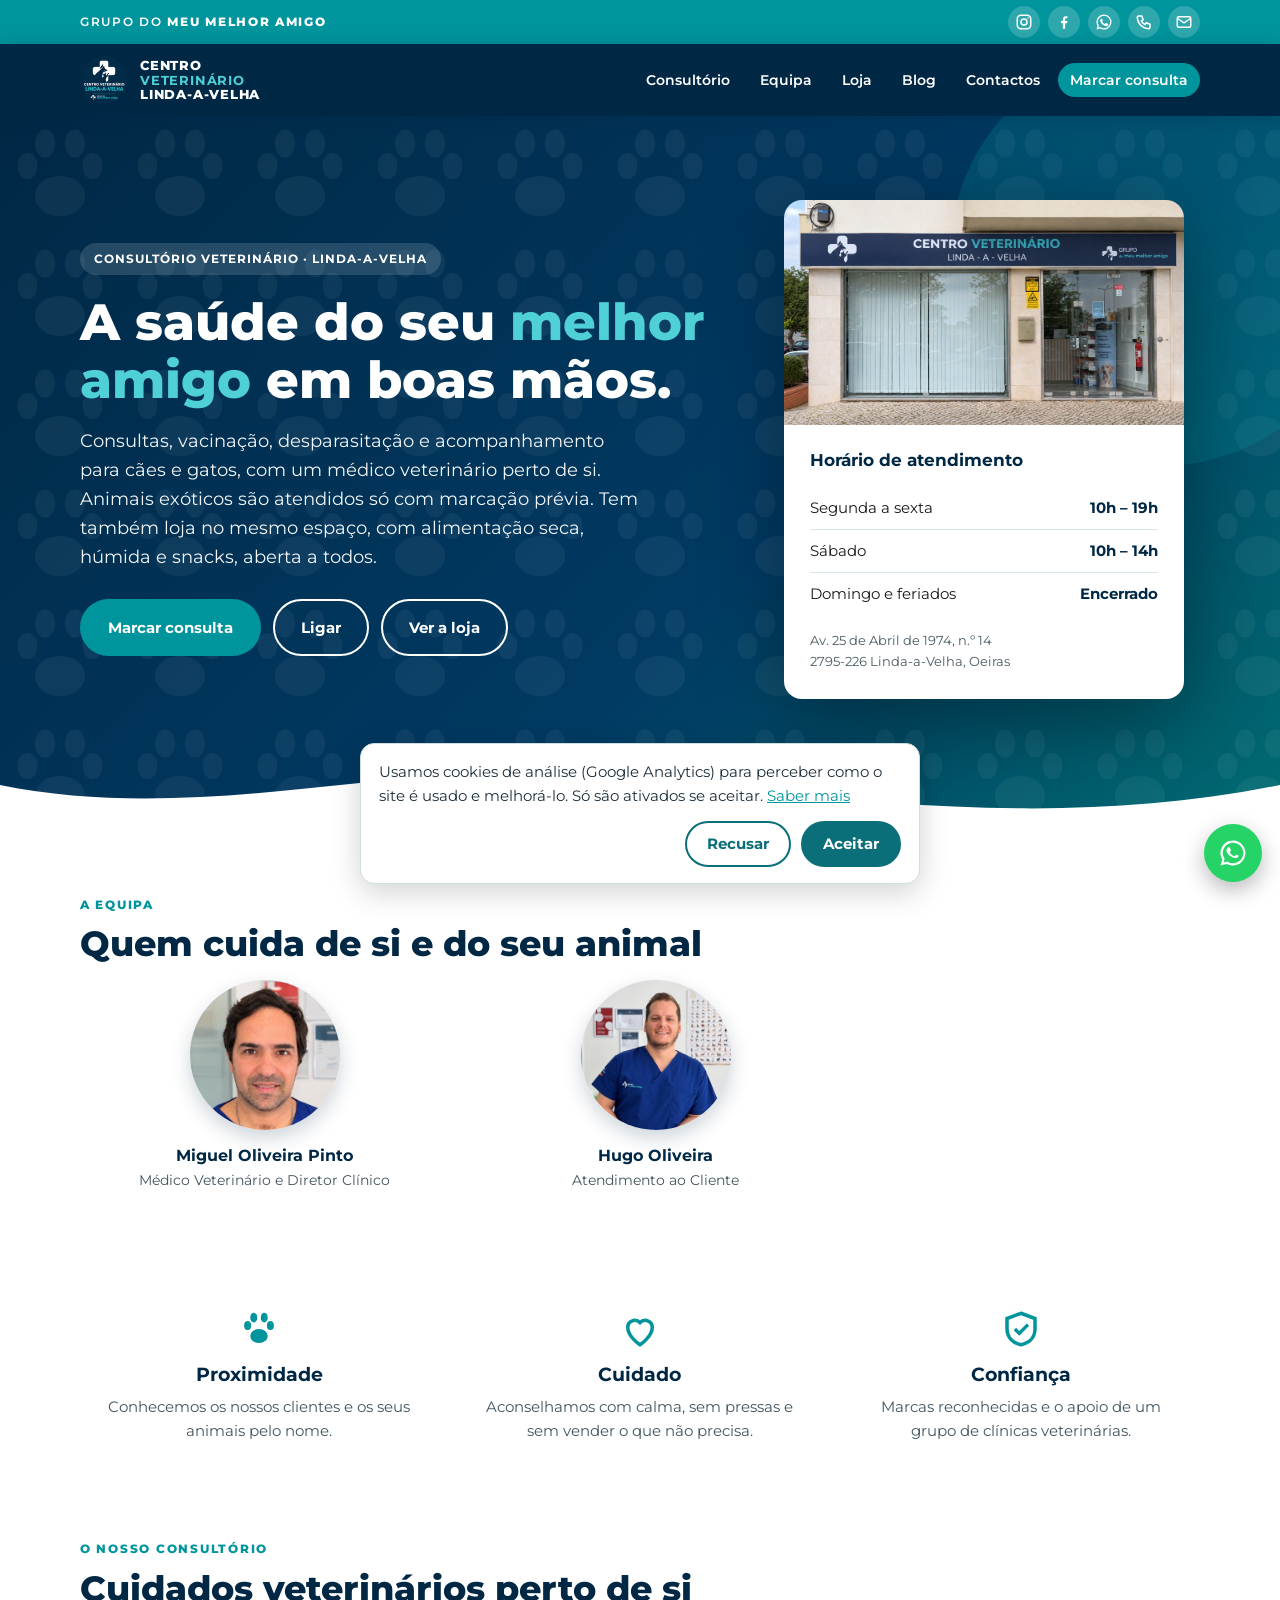
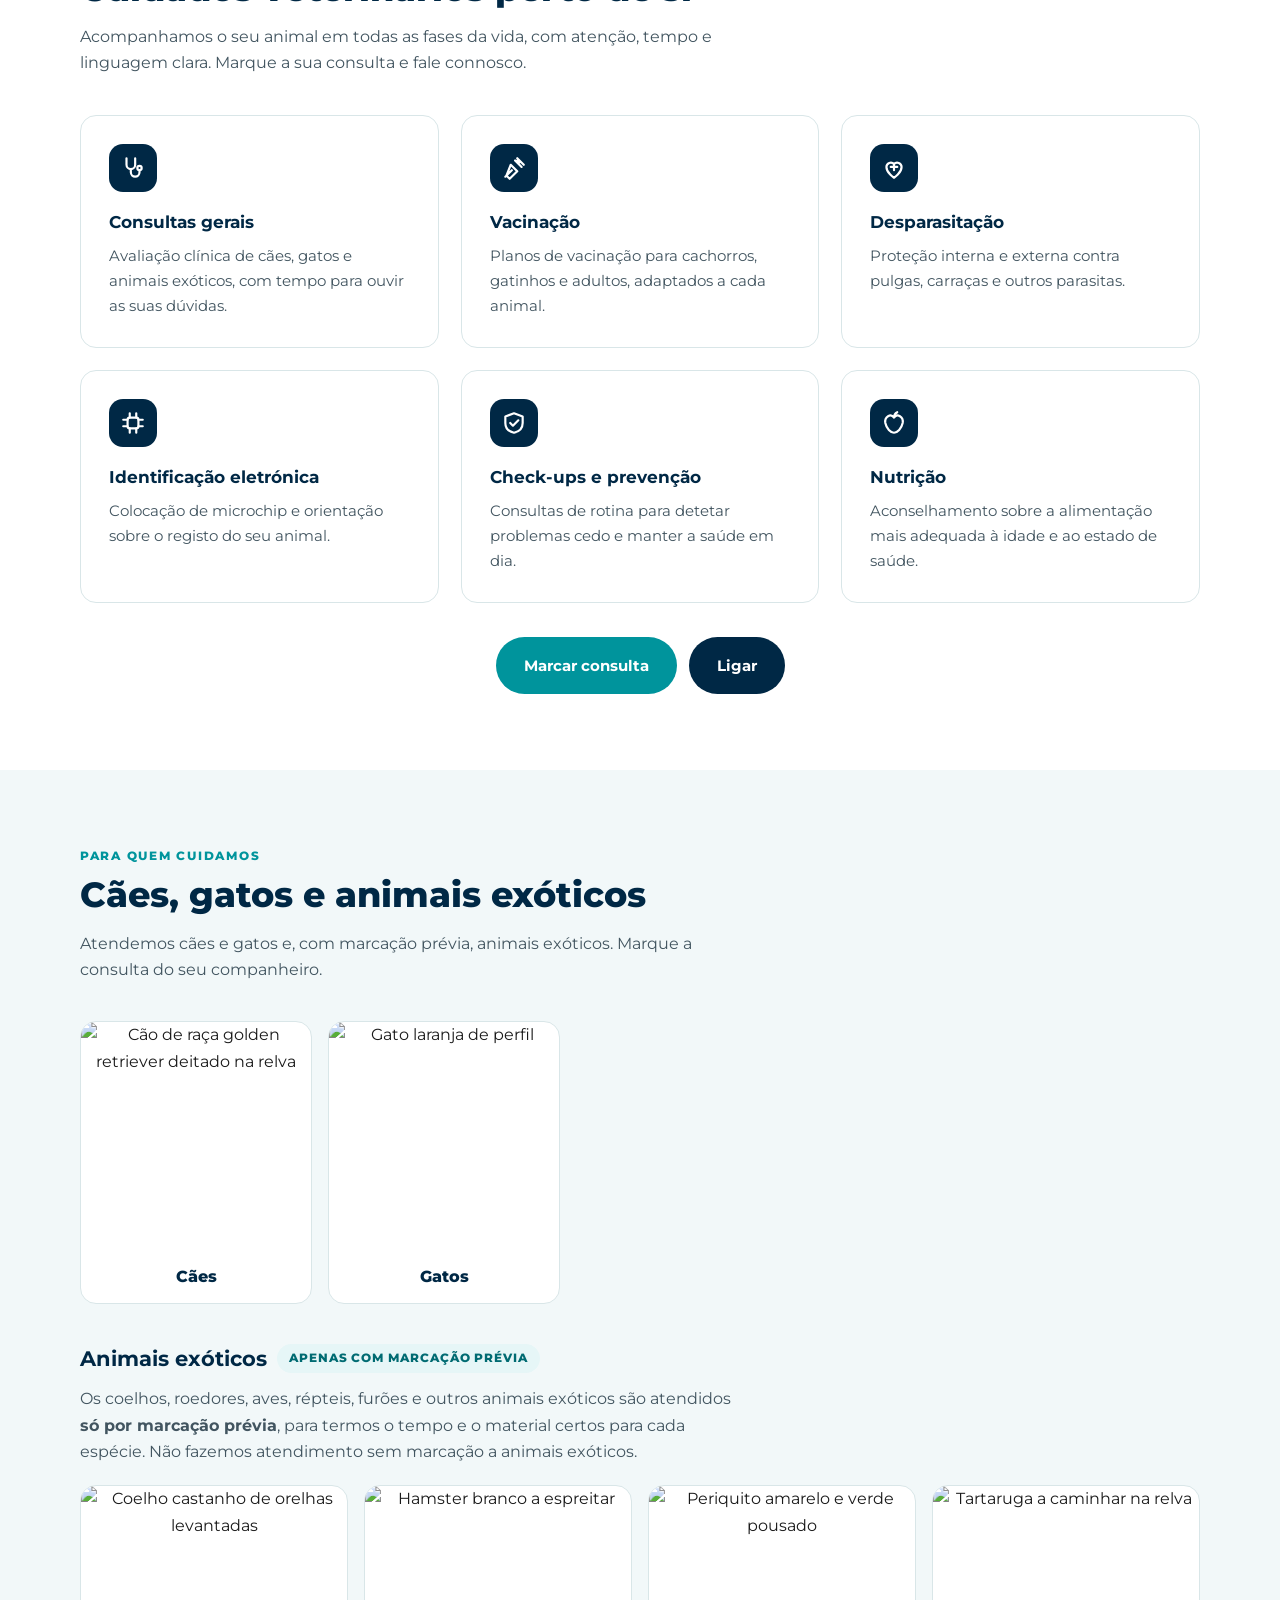
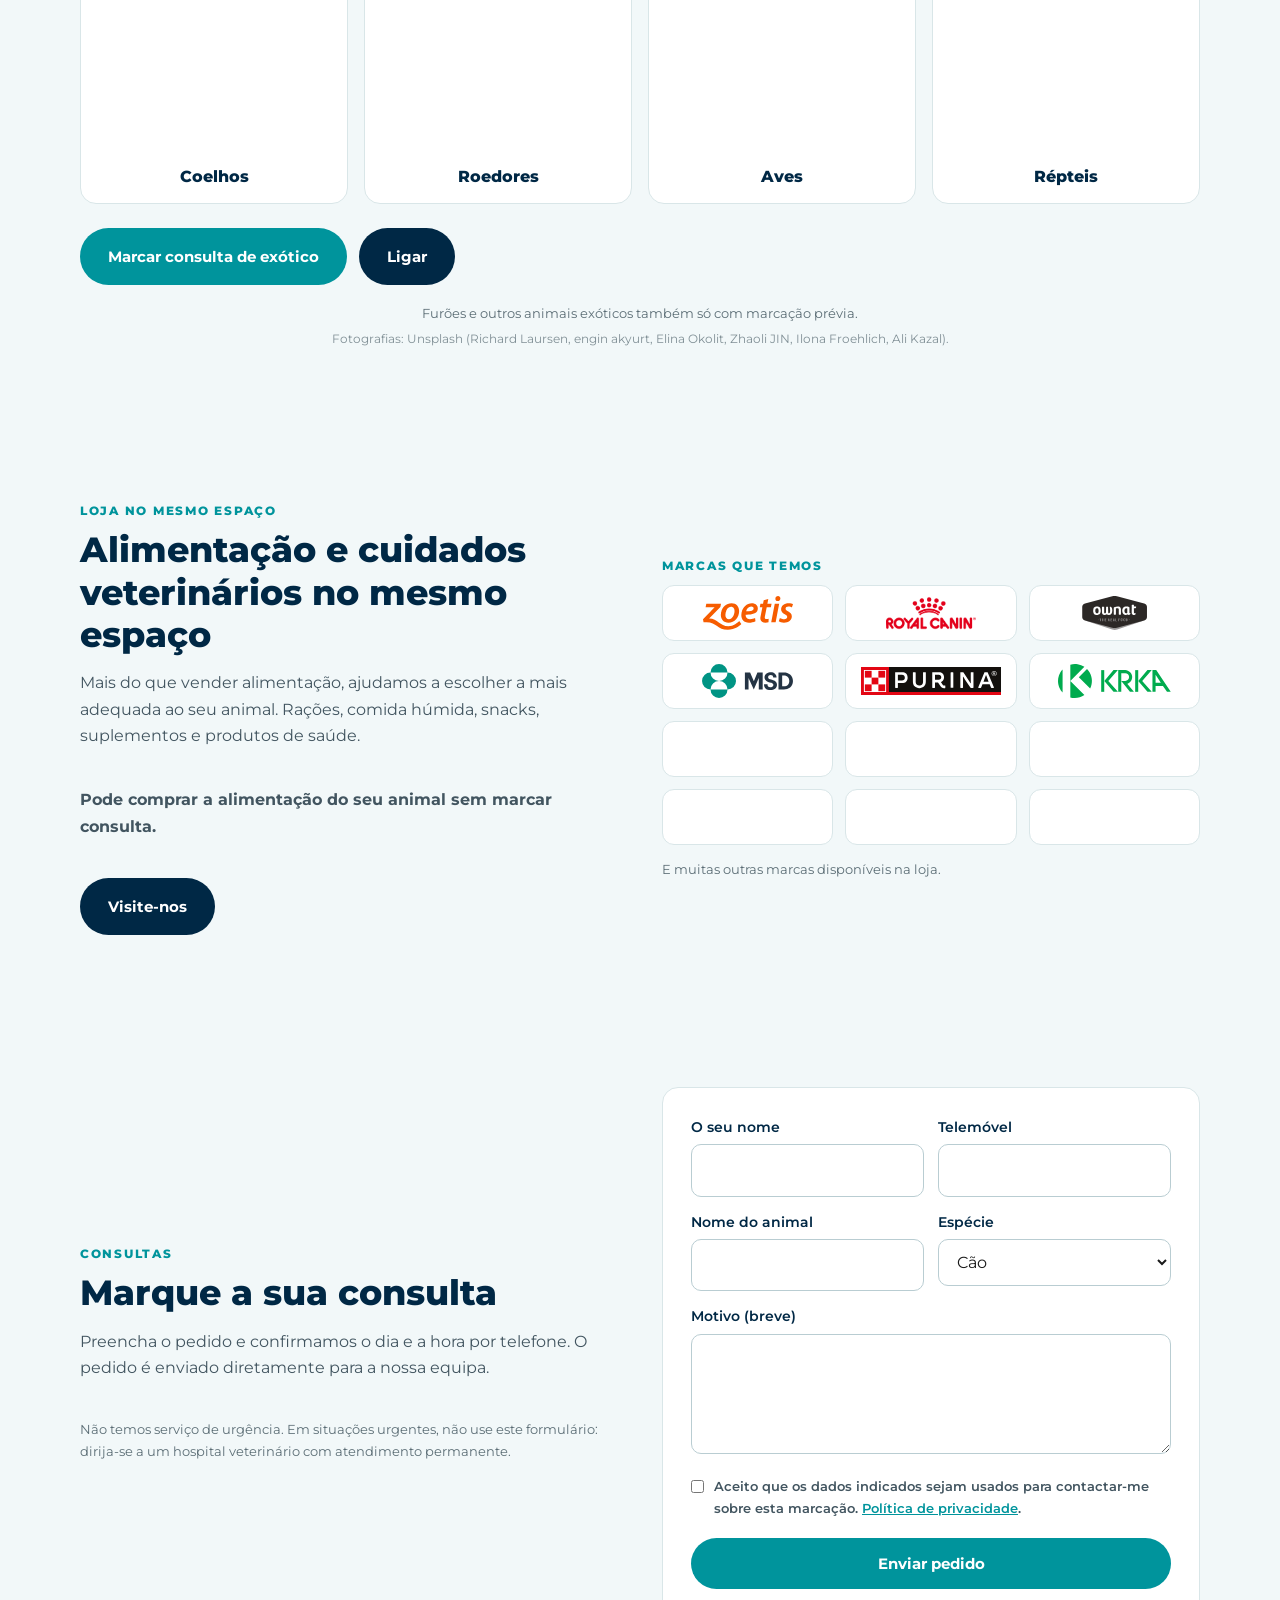
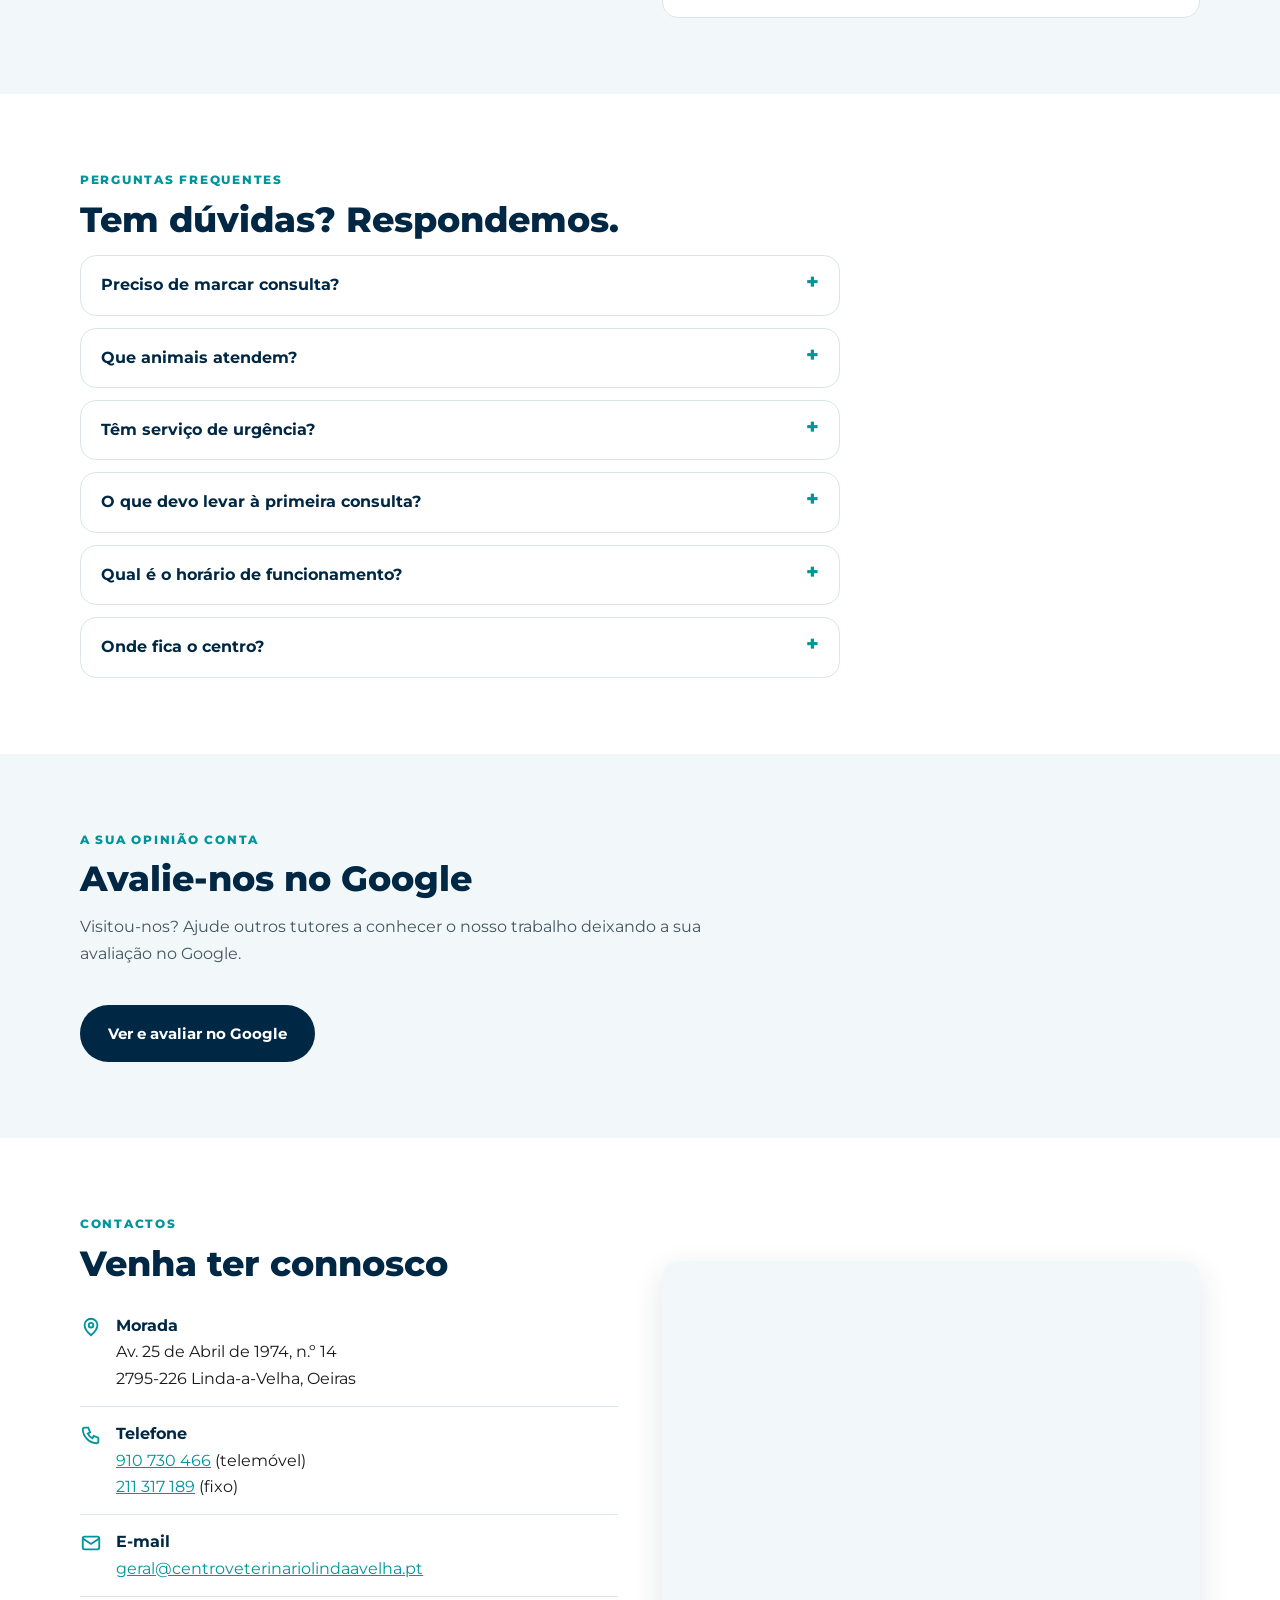
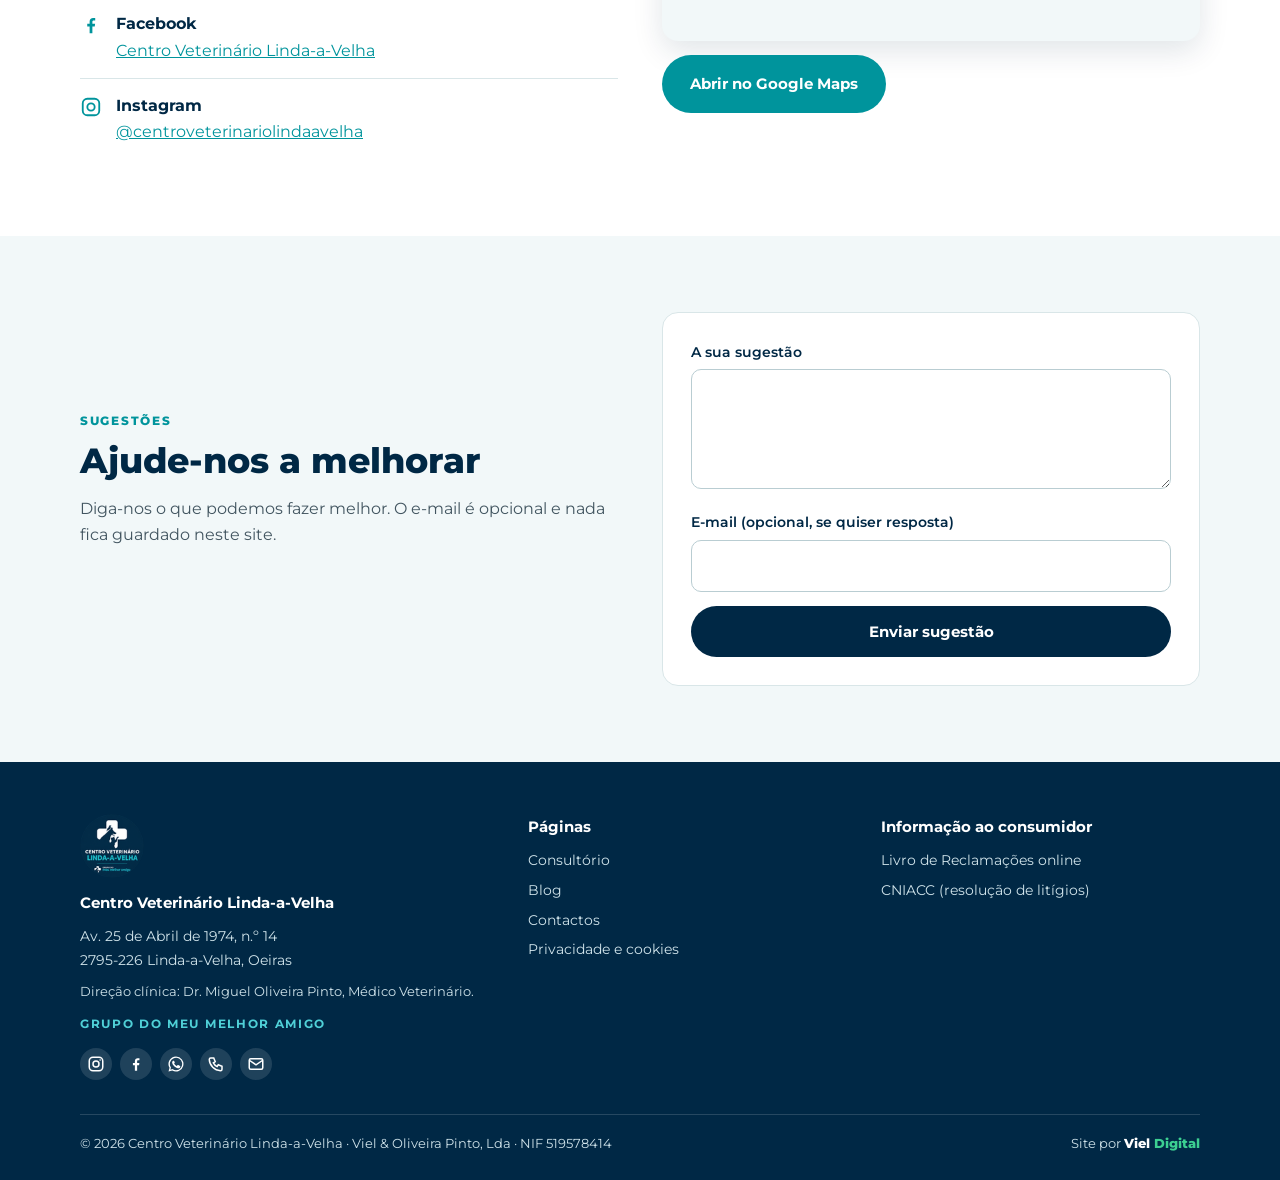
==== commit 13cd01ed: "Miguel: Médico Veterinário e Diretor Clínico Co-Authored-By: Claude Sonnet 5.5 <noreply@anthropic.co" ====
--- a/index.html
+++ b/index.html
@@ -74,7 +74,7 @@
 <p class="eyebrow">A equipa</p>
 <h2 class="title">Quem cuida de si e do seu animal</h2>
 <div class="team">
-<div class="person"><img class="avatar-img" src="miguel.jpg" width="150" height="150" alt="Miguel Oliveira Pinto" loading="lazy"><h3>Miguel Oliveira Pinto</h3><p>Médico Veterinário</p></div>
+<div class="person"><img class="avatar-img" src="miguel.jpg" width="150" height="150" alt="Miguel Oliveira Pinto" loading="lazy"><h3>Miguel Oliveira Pinto</h3><p>Médico Veterinário e Diretor Clínico</p></div>
 <div class="person"><img class="avatar-img" src="hugo.jpg" width="150" height="150" alt="Hugo Oliveira" loading="lazy"><h3>Hugo Oliveira</h3><p>Atendimento ao Cliente</p></div>
 </div>
 </div>
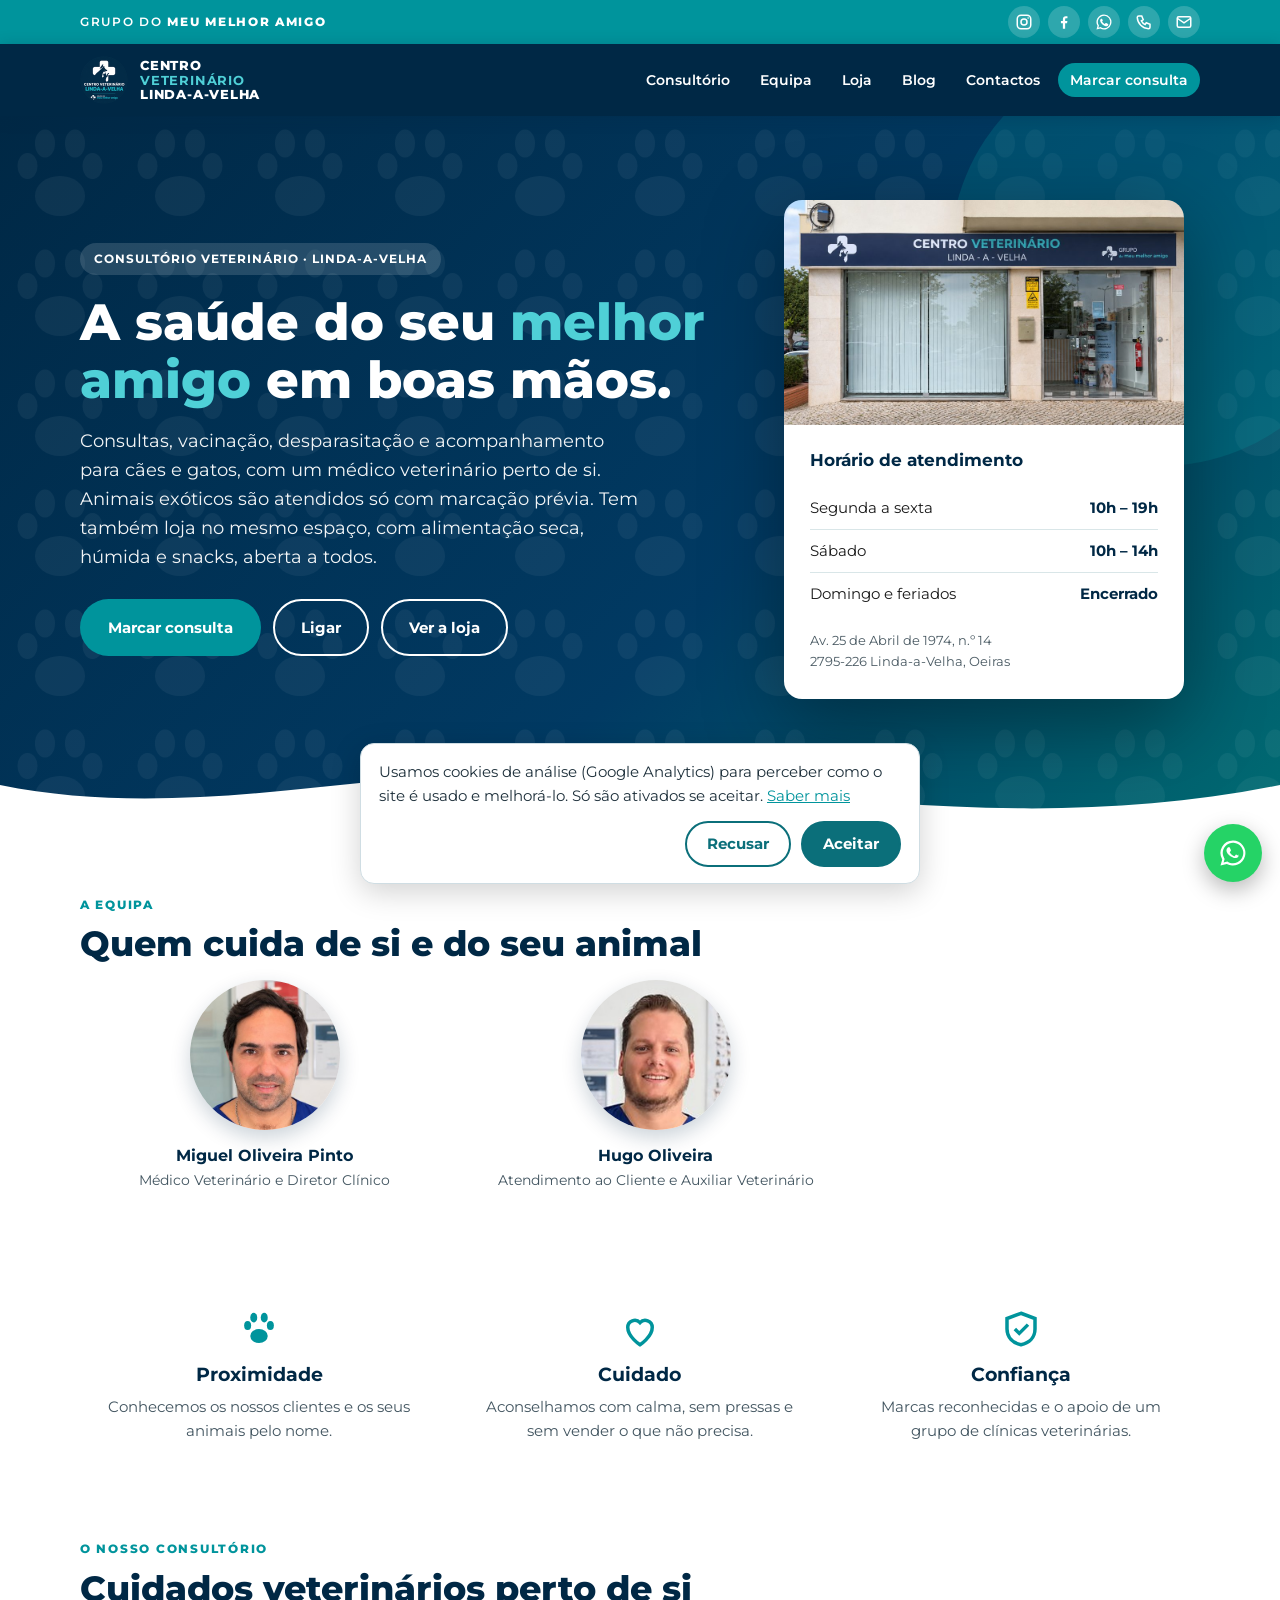
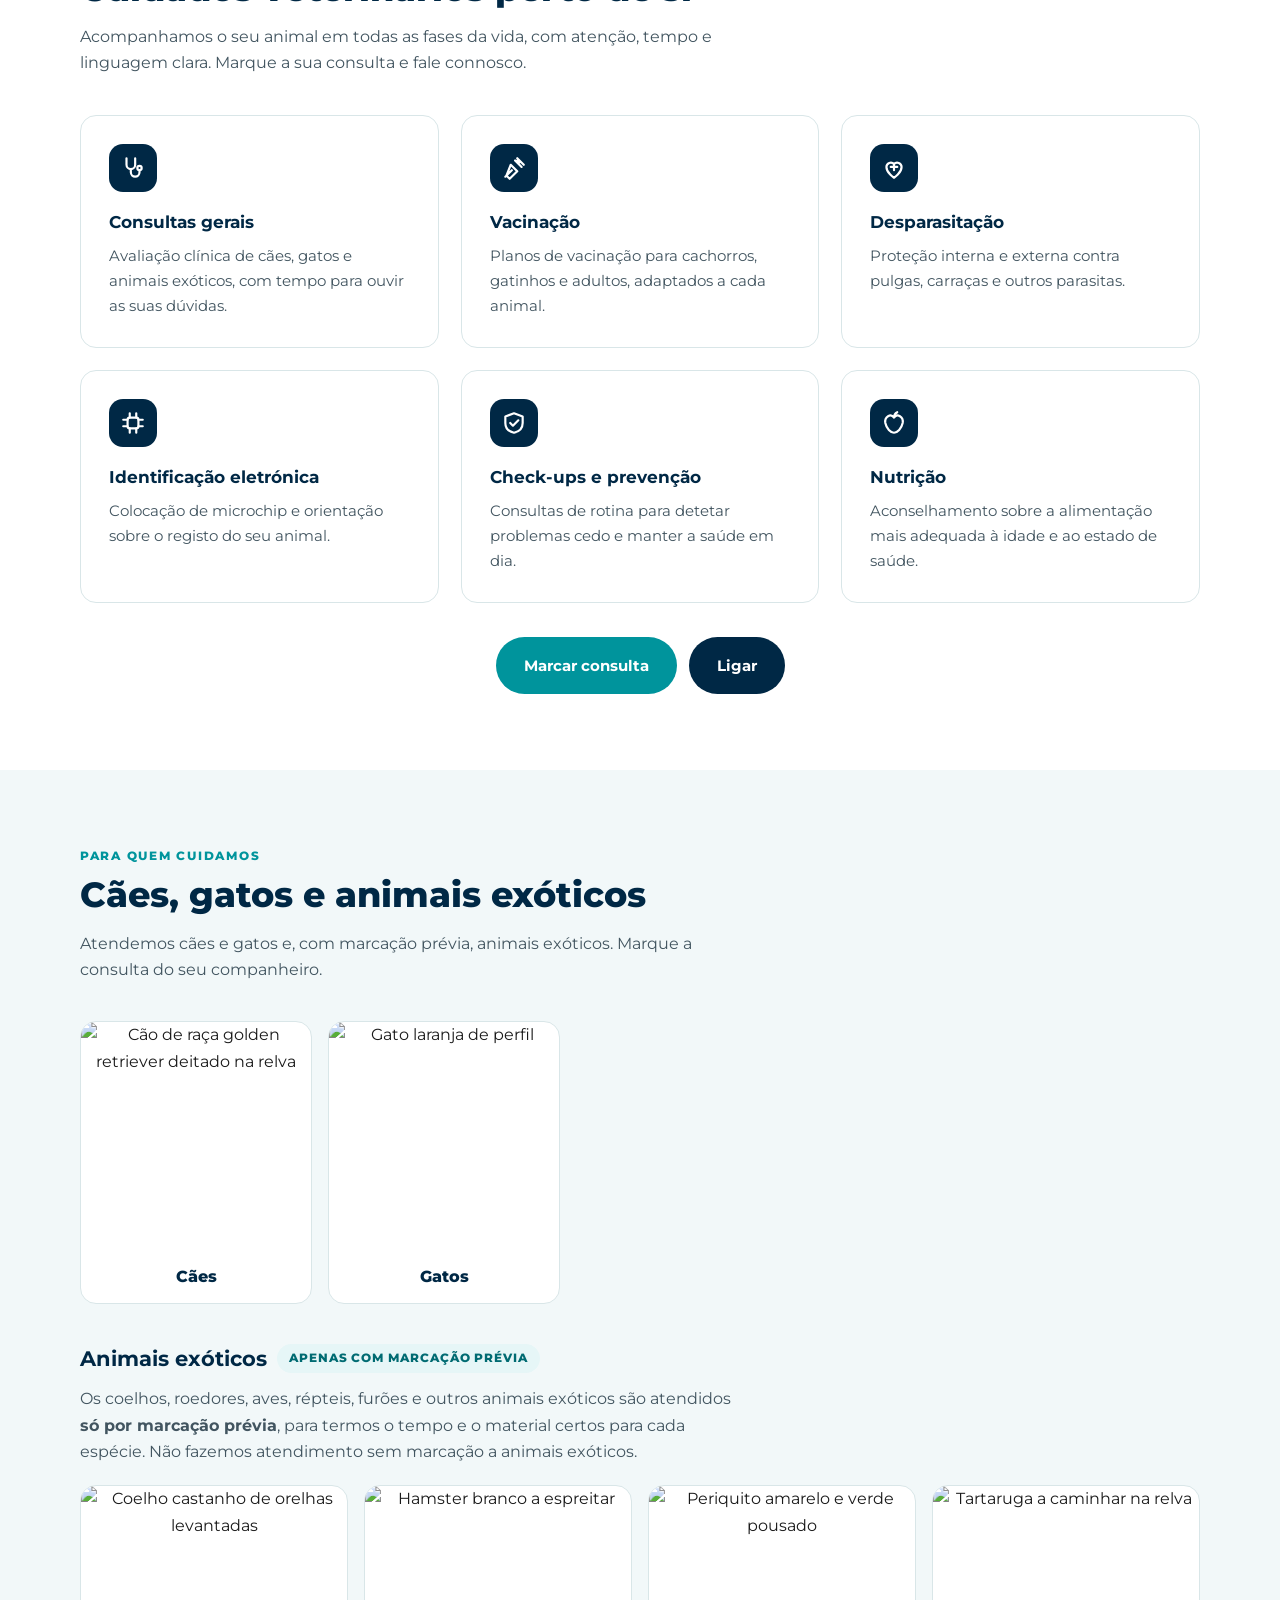
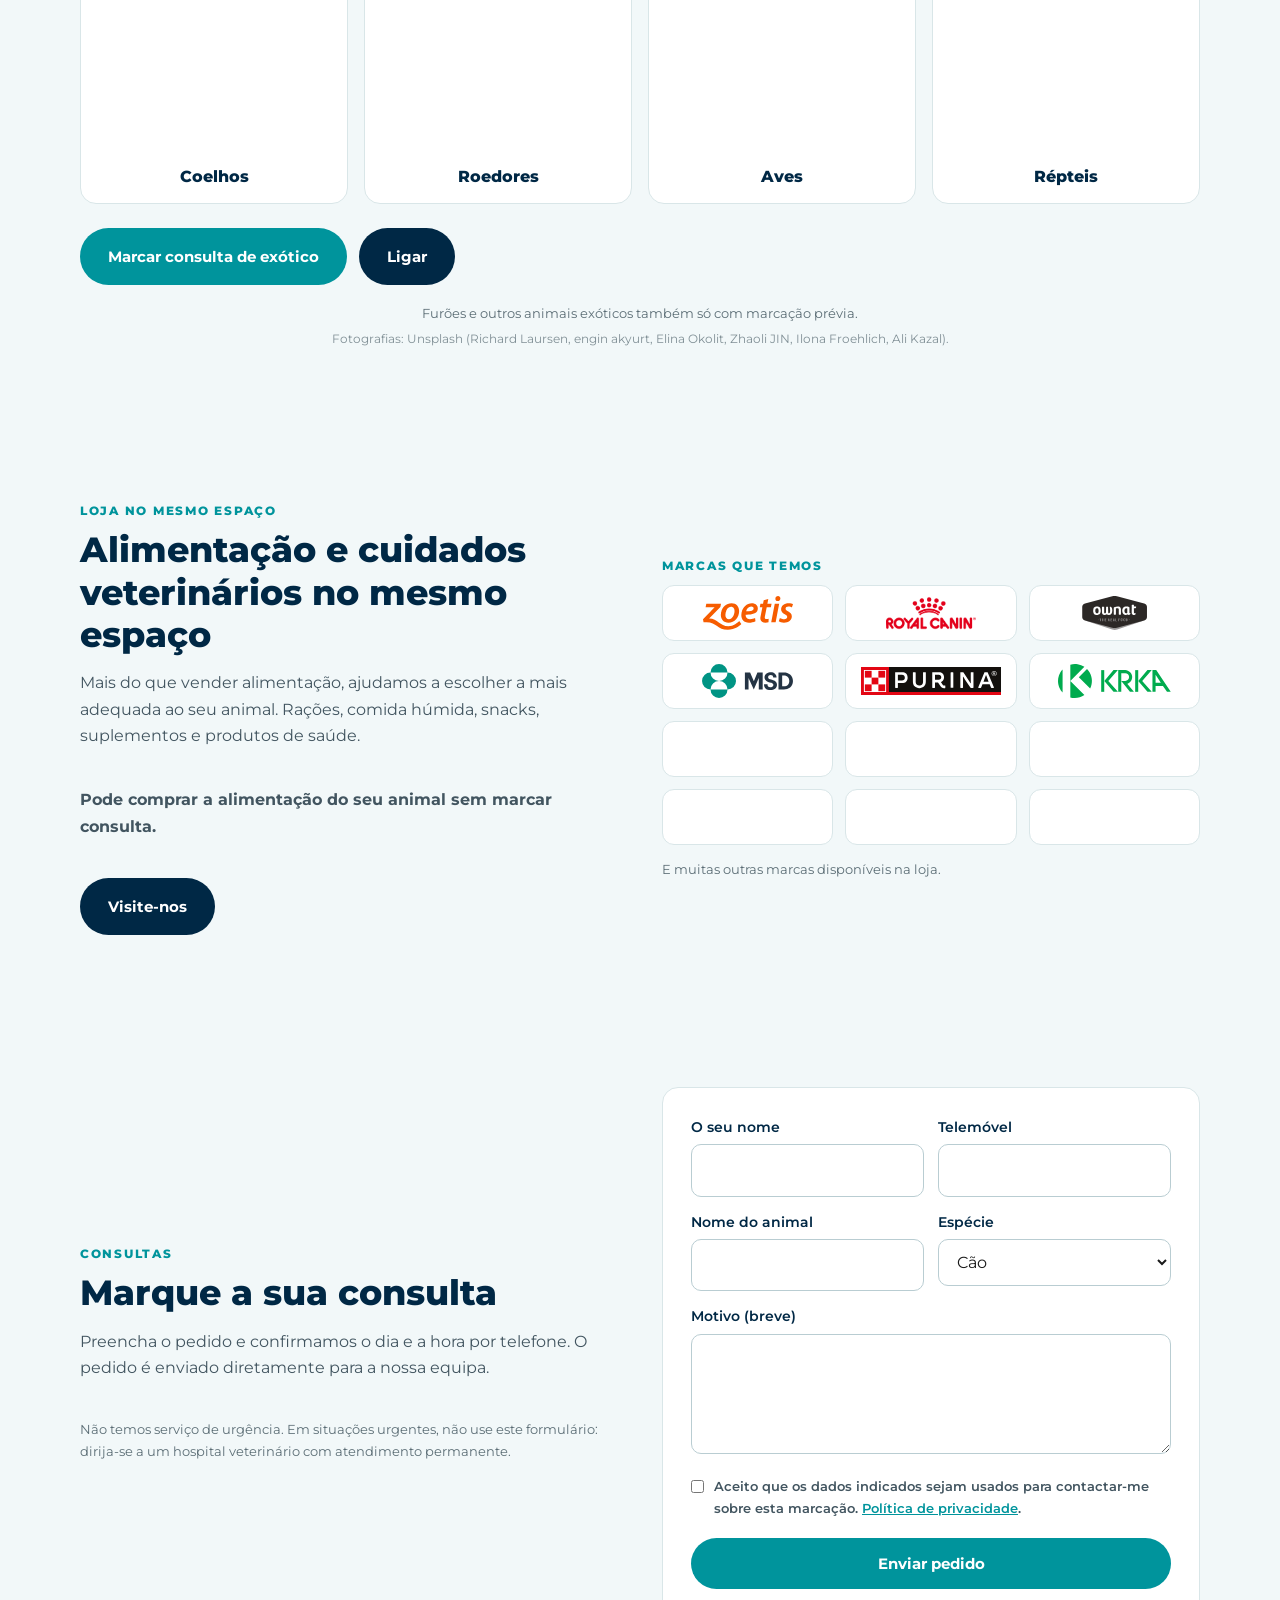
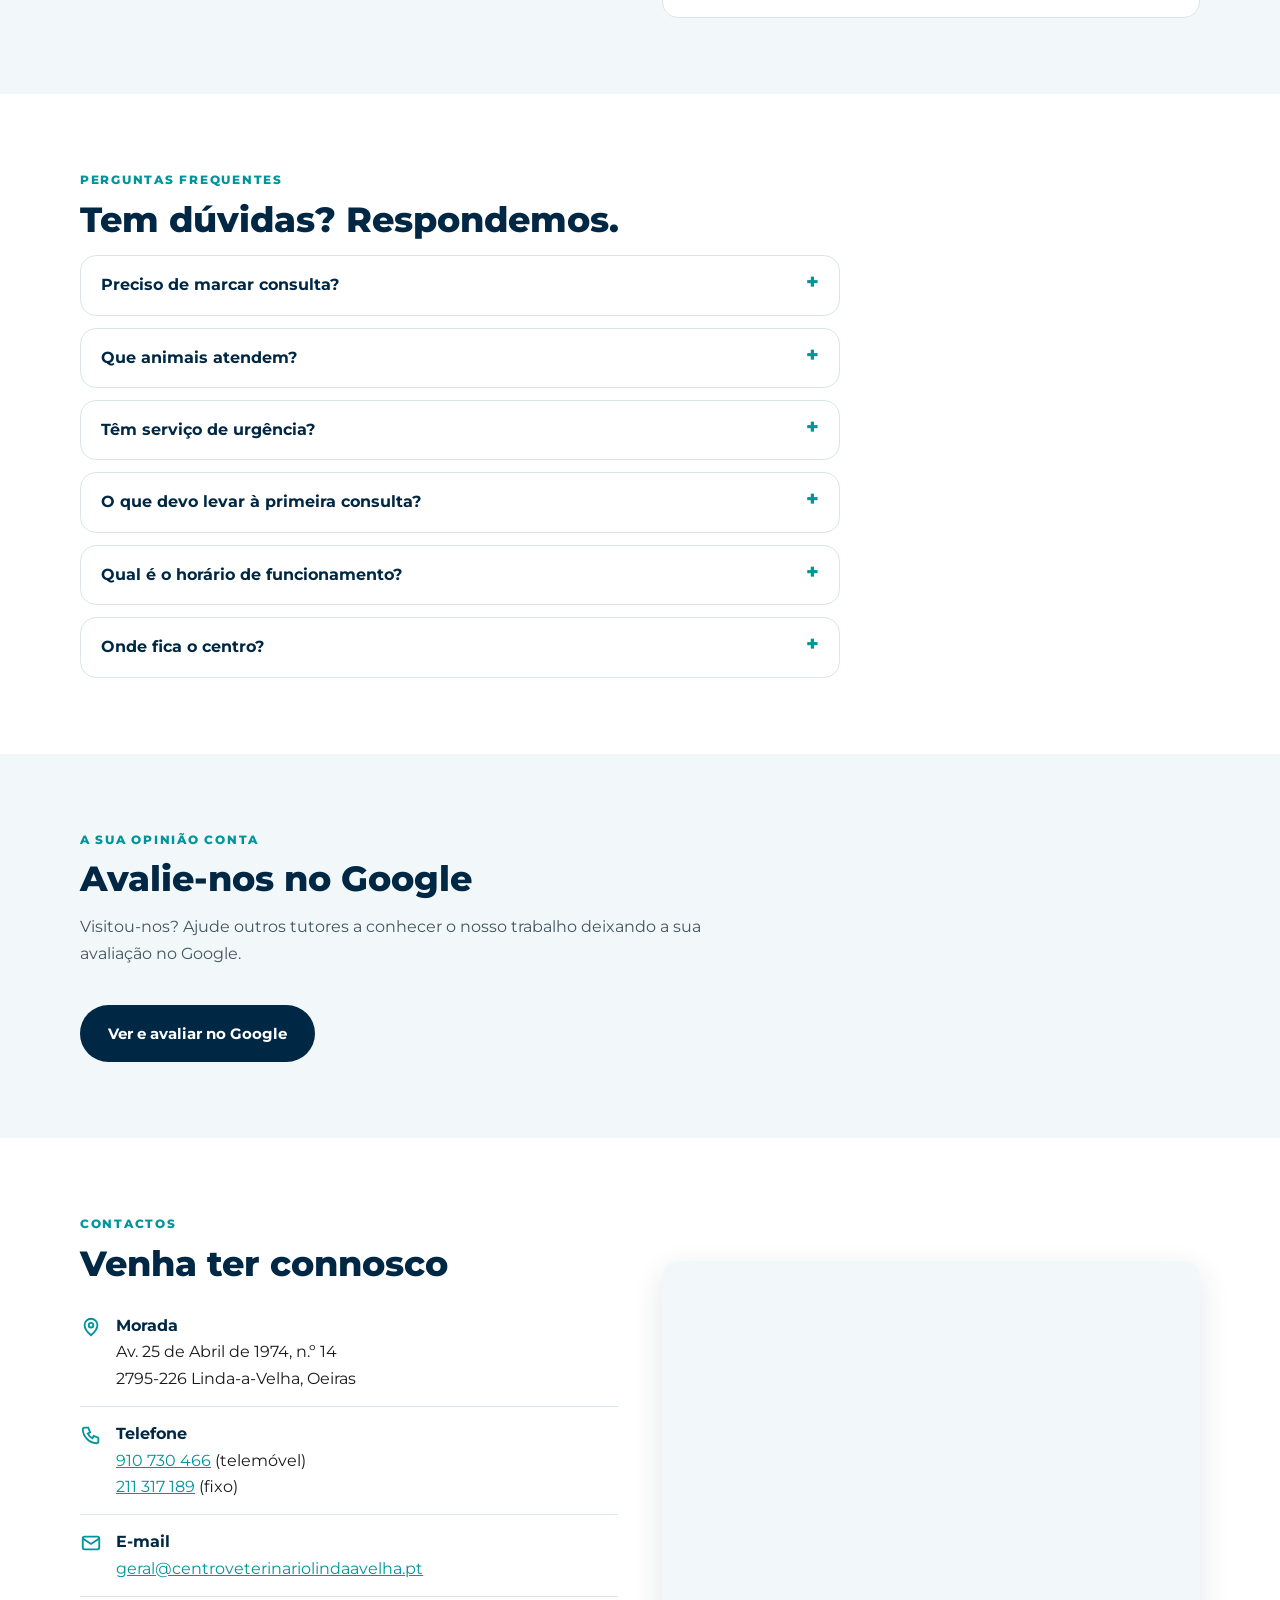
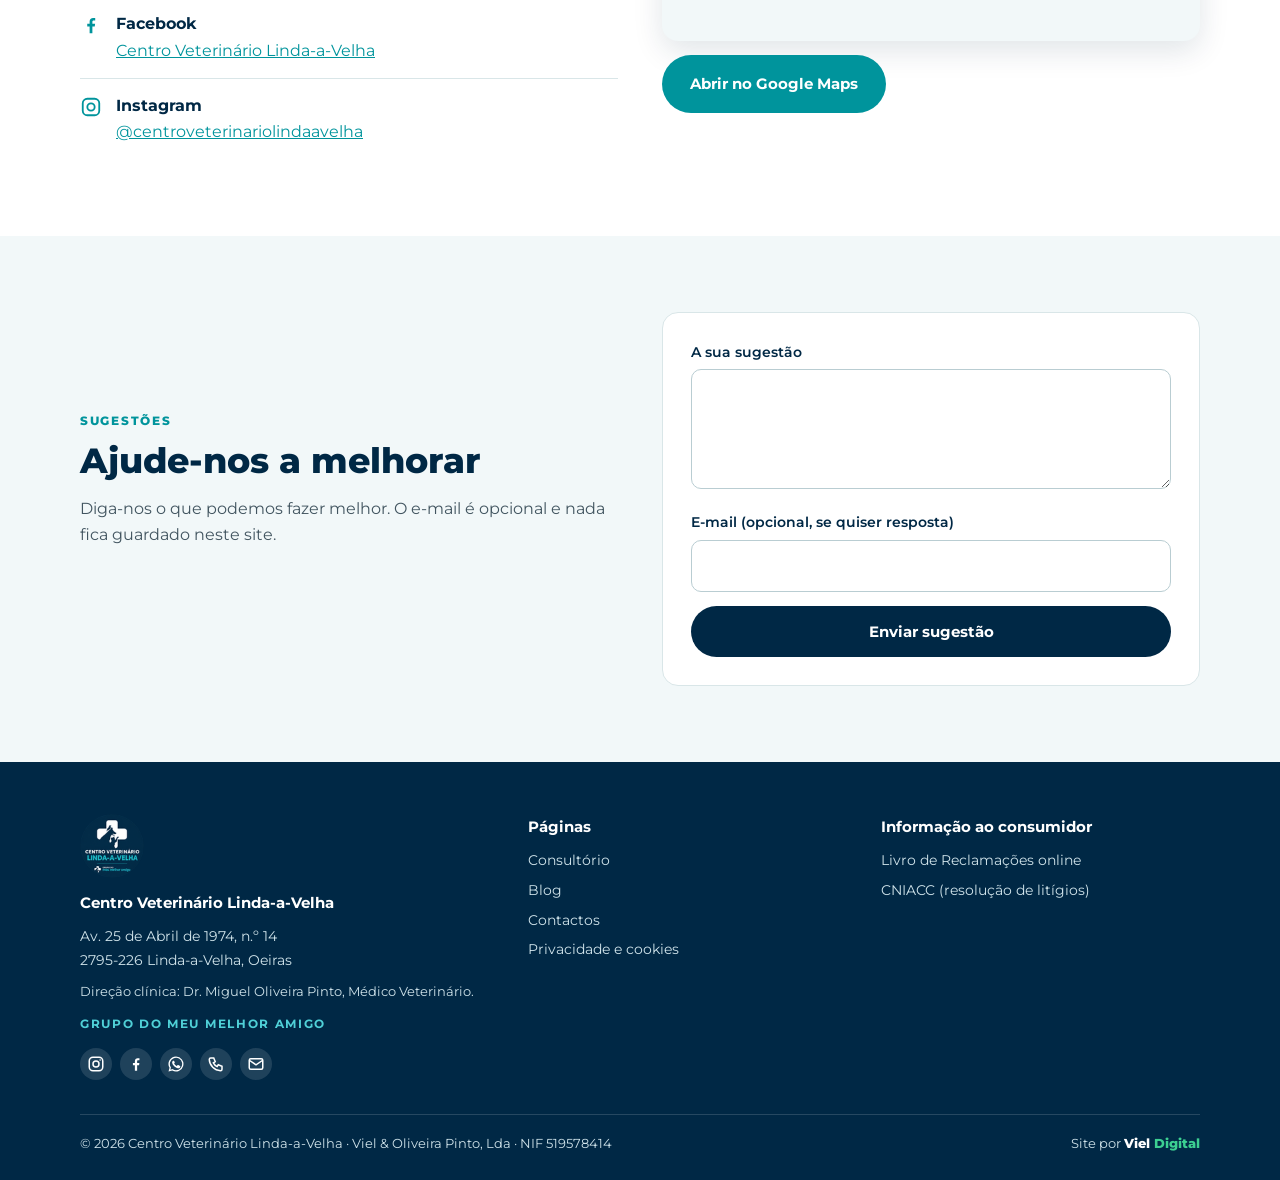
==== commit b0e13f13: "Função do Hugo: atendimento ao cliente e auxiliar veterinário Co-Authored-By: Claude Sonnet 5.5 <nor" ====
--- a/index.html
+++ b/index.html
@@ -75,7 +75,7 @@
 <h2 class="title">Quem cuida de si e do seu animal</h2>
 <div class="team">
 <div class="person"><img class="avatar-img" src="miguel.jpg" width="150" height="150" alt="Miguel Oliveira Pinto" loading="lazy"><h3>Miguel Oliveira Pinto</h3><p>Médico Veterinário e Diretor Clínico</p></div>
-<div class="person"><img class="avatar-img" src="hugo.jpg" width="150" height="150" alt="Hugo Oliveira" loading="lazy"><h3>Hugo Oliveira</h3><p>Atendimento ao Cliente</p></div>
+<div class="person"><img class="avatar-img" src="hugo.jpg" width="150" height="150" alt="Hugo Oliveira" loading="lazy"><h3>Hugo Oliveira</h3><p>Atendimento ao Cliente e Auxiliar Veterinário</p></div>
 </div>
 </div>
 </section>
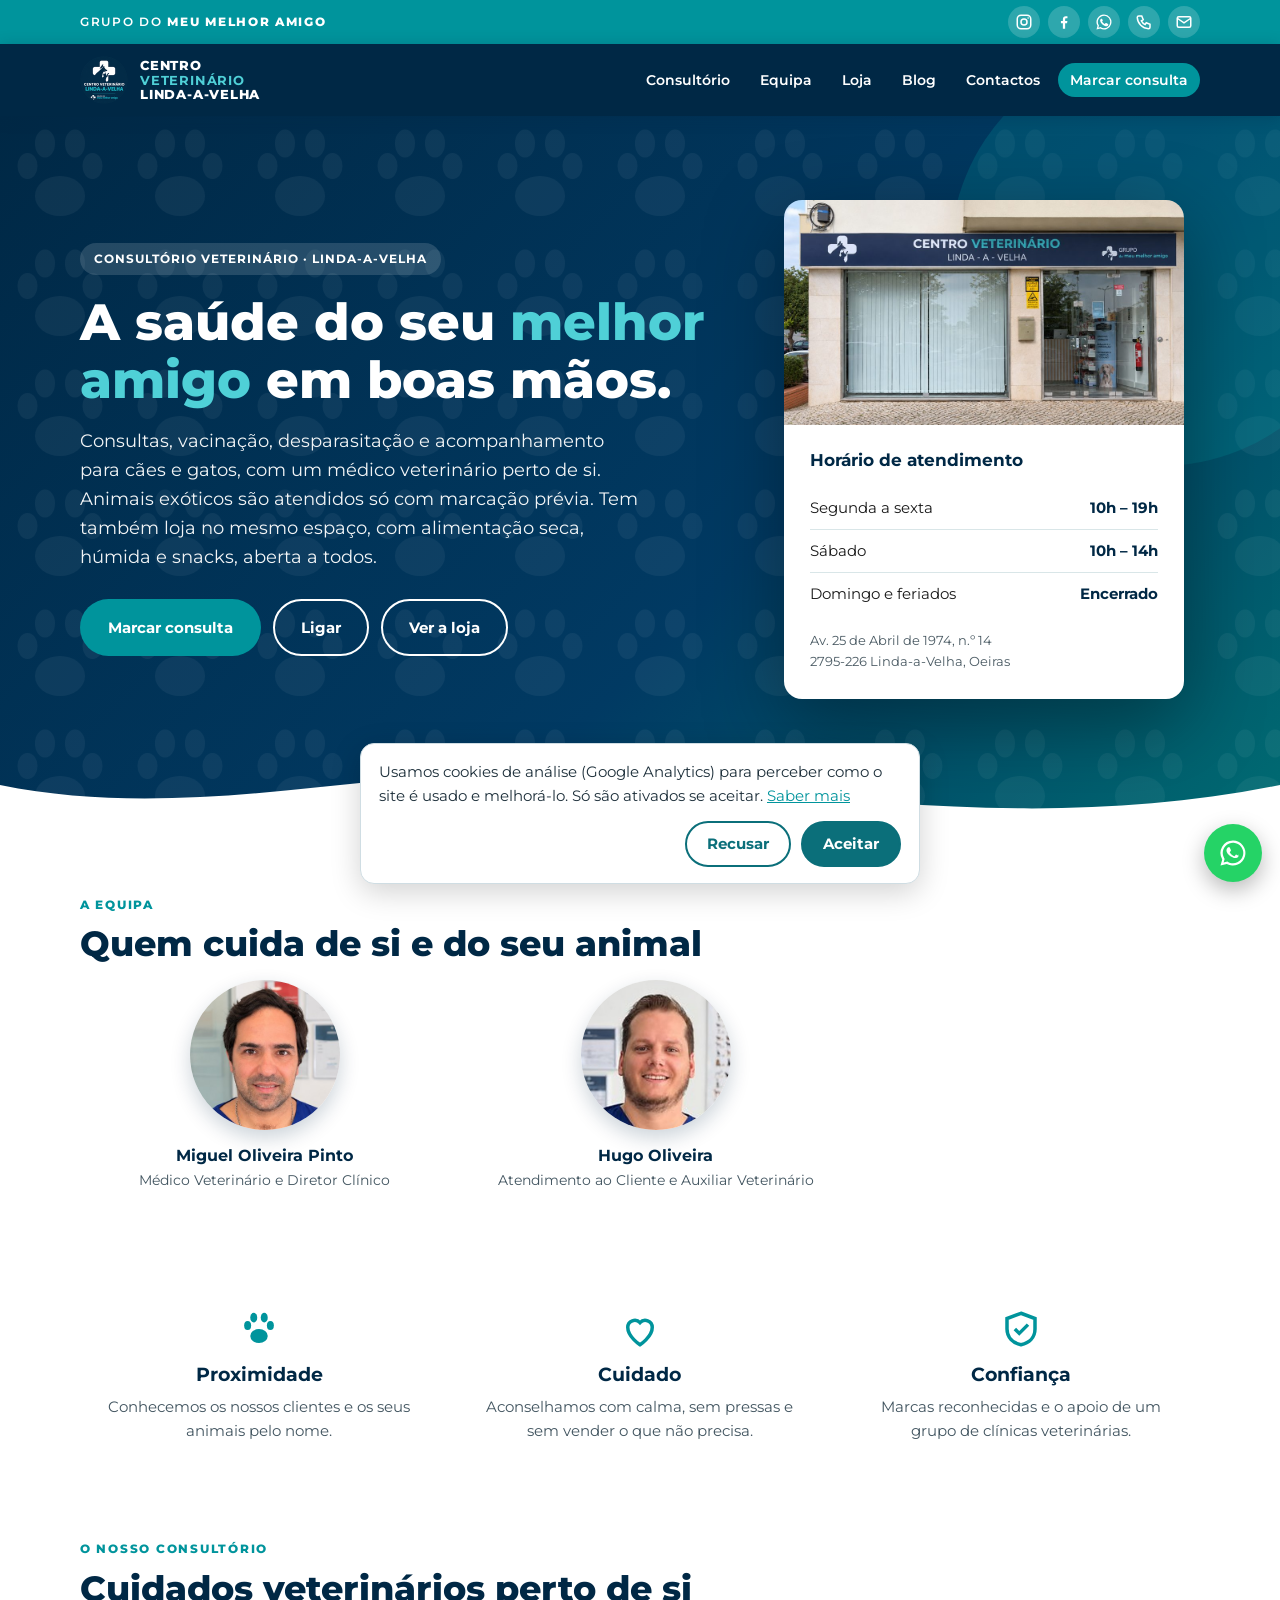
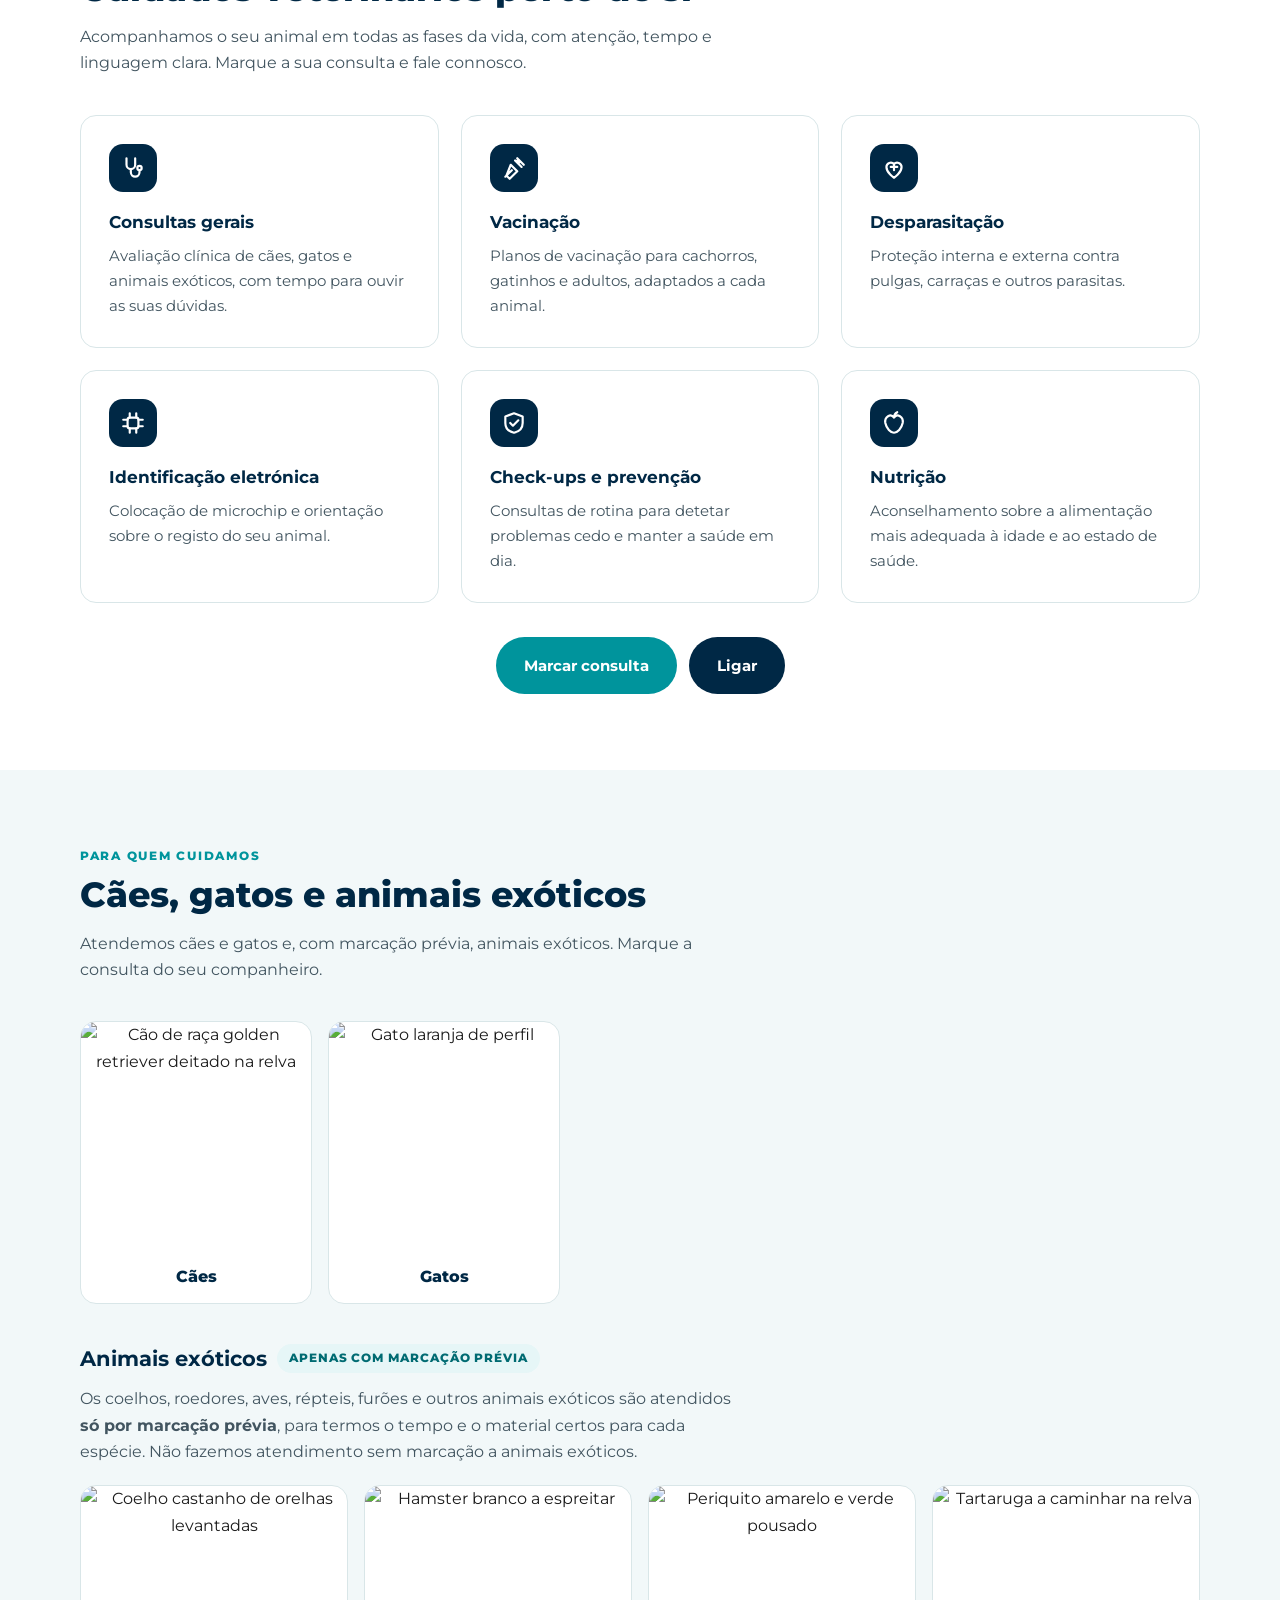
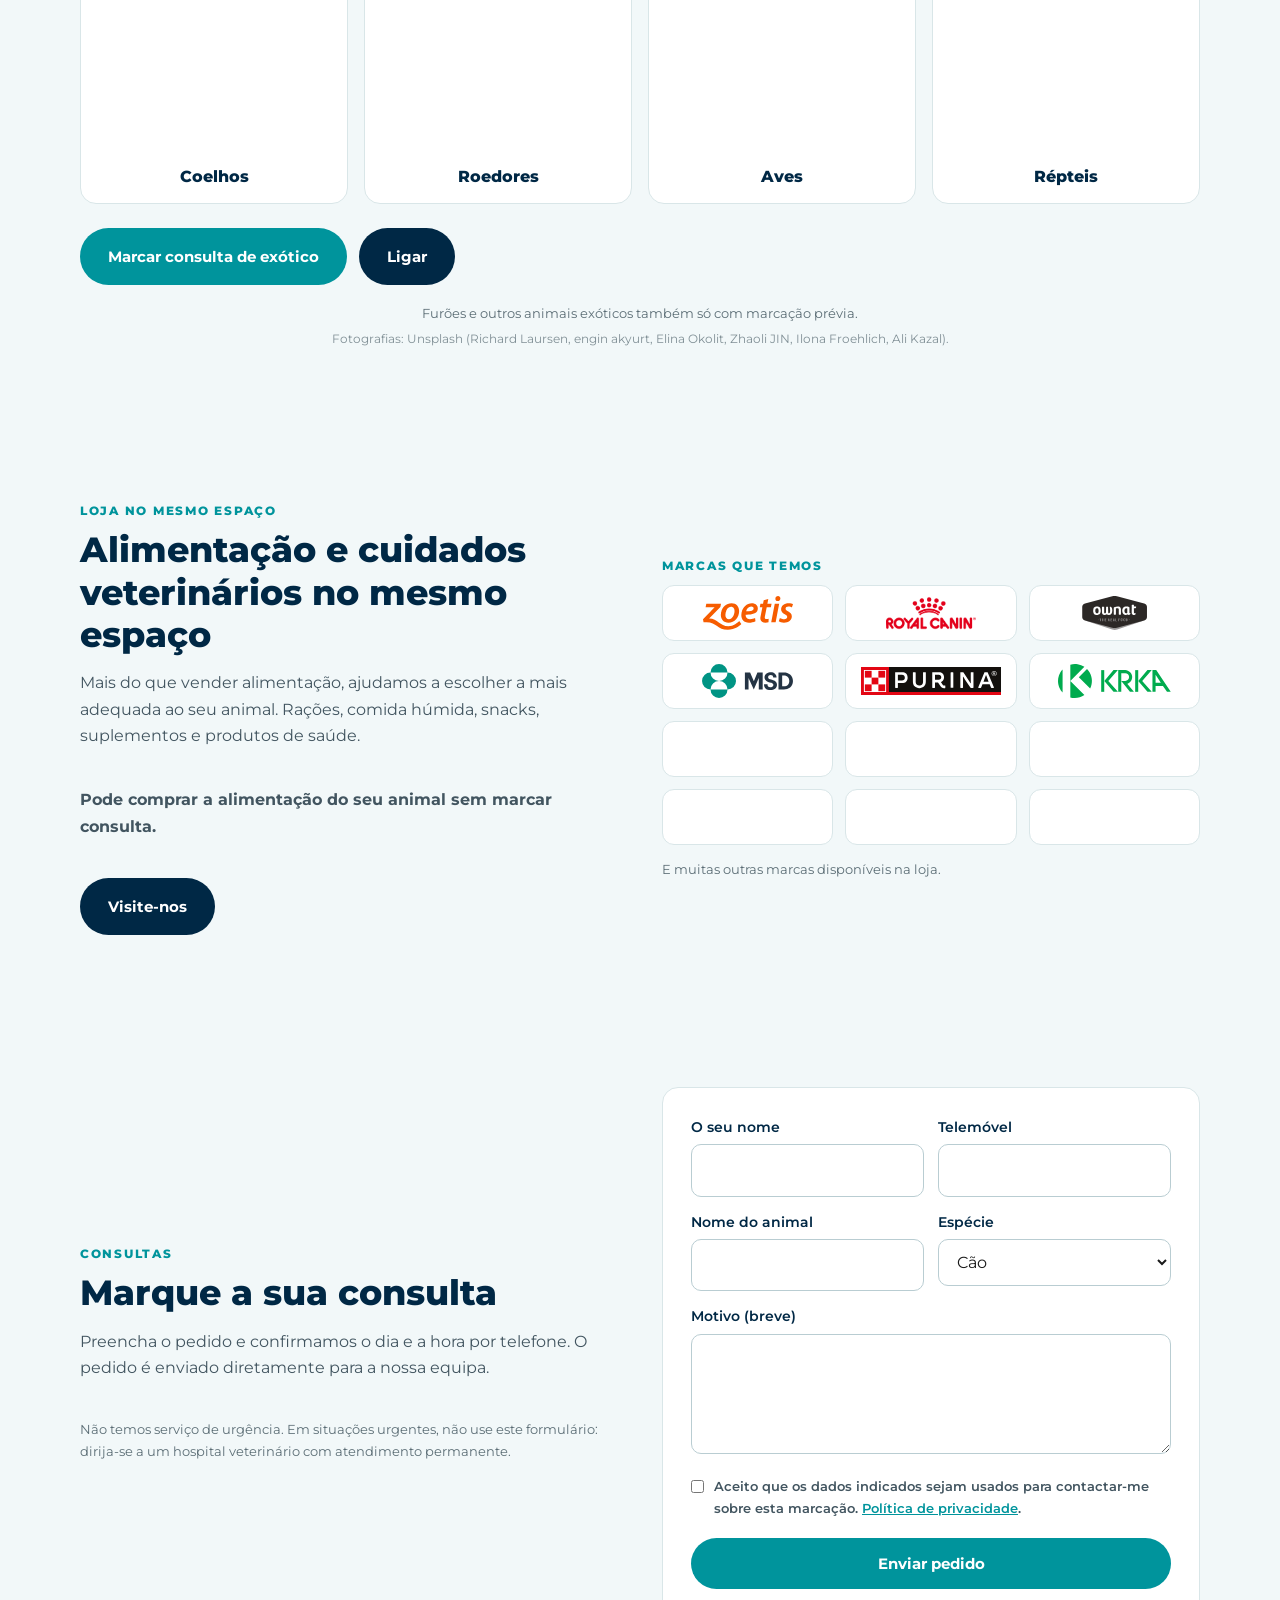
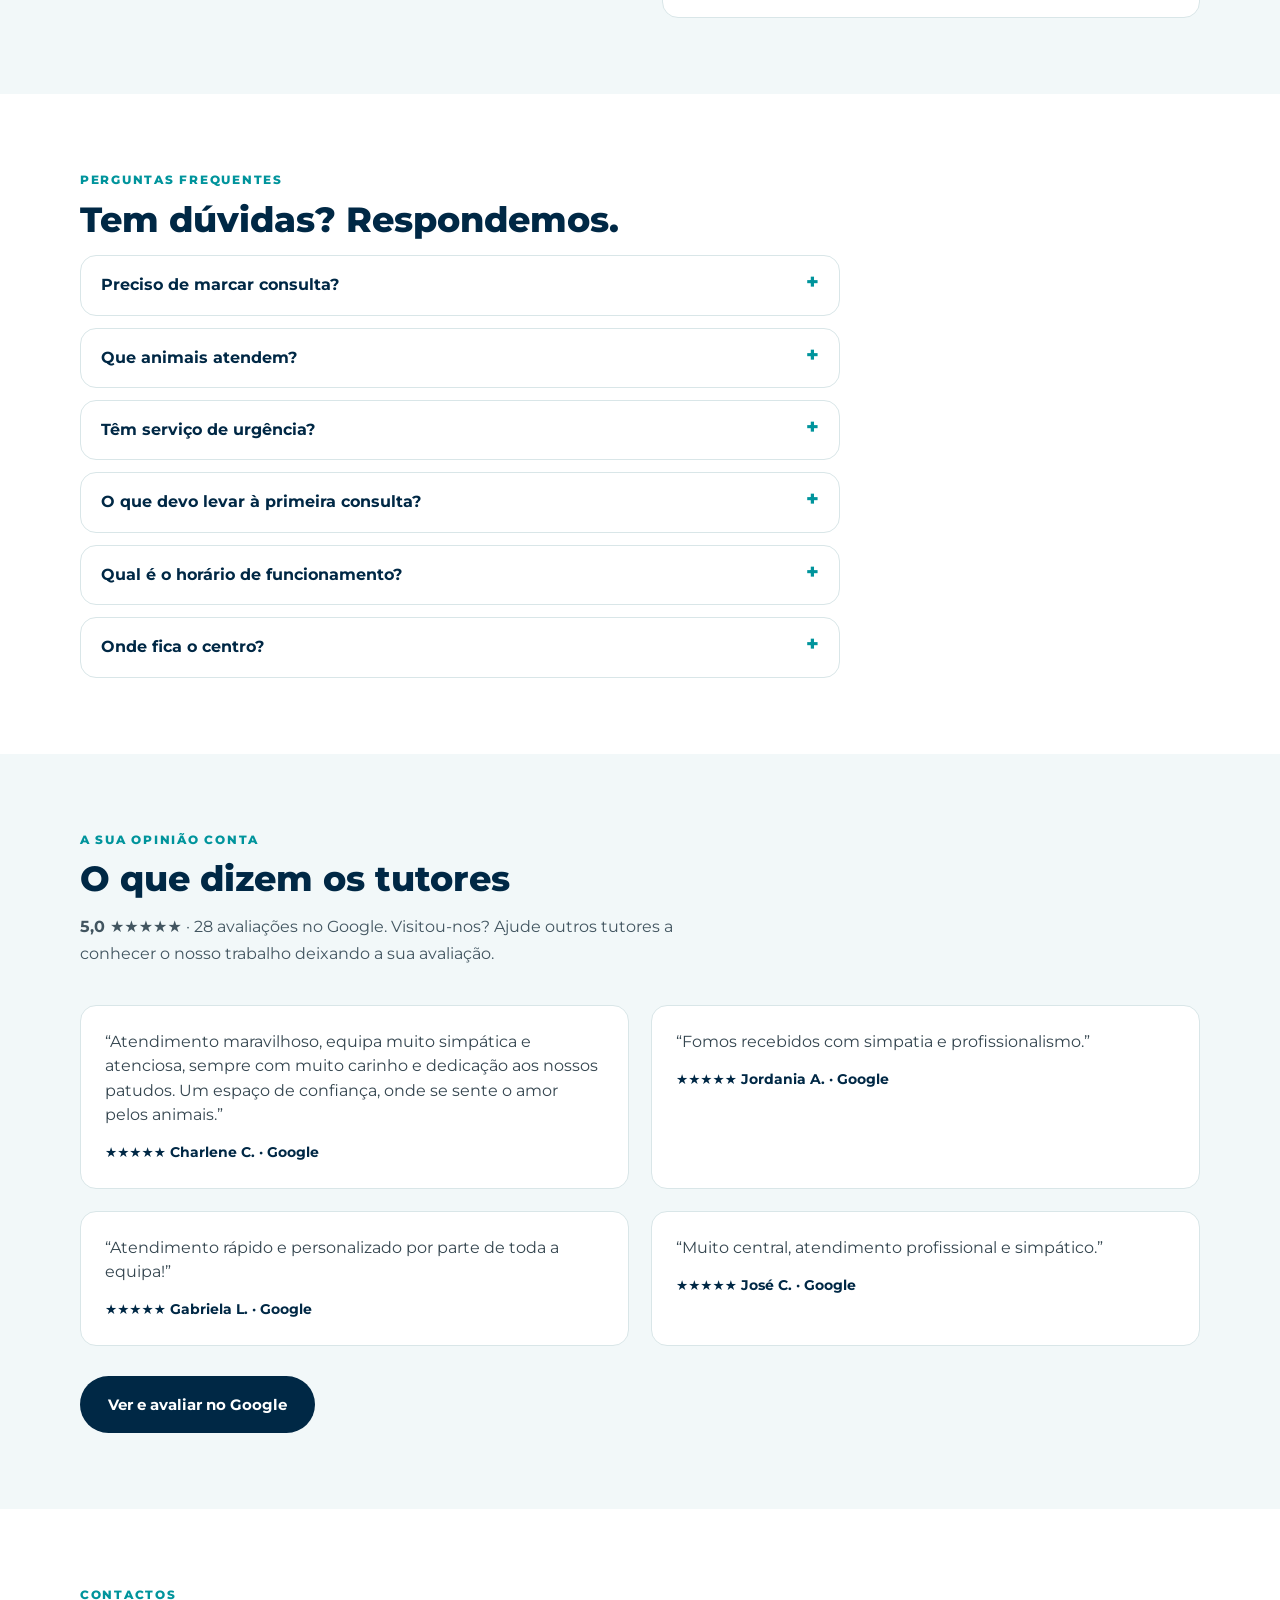
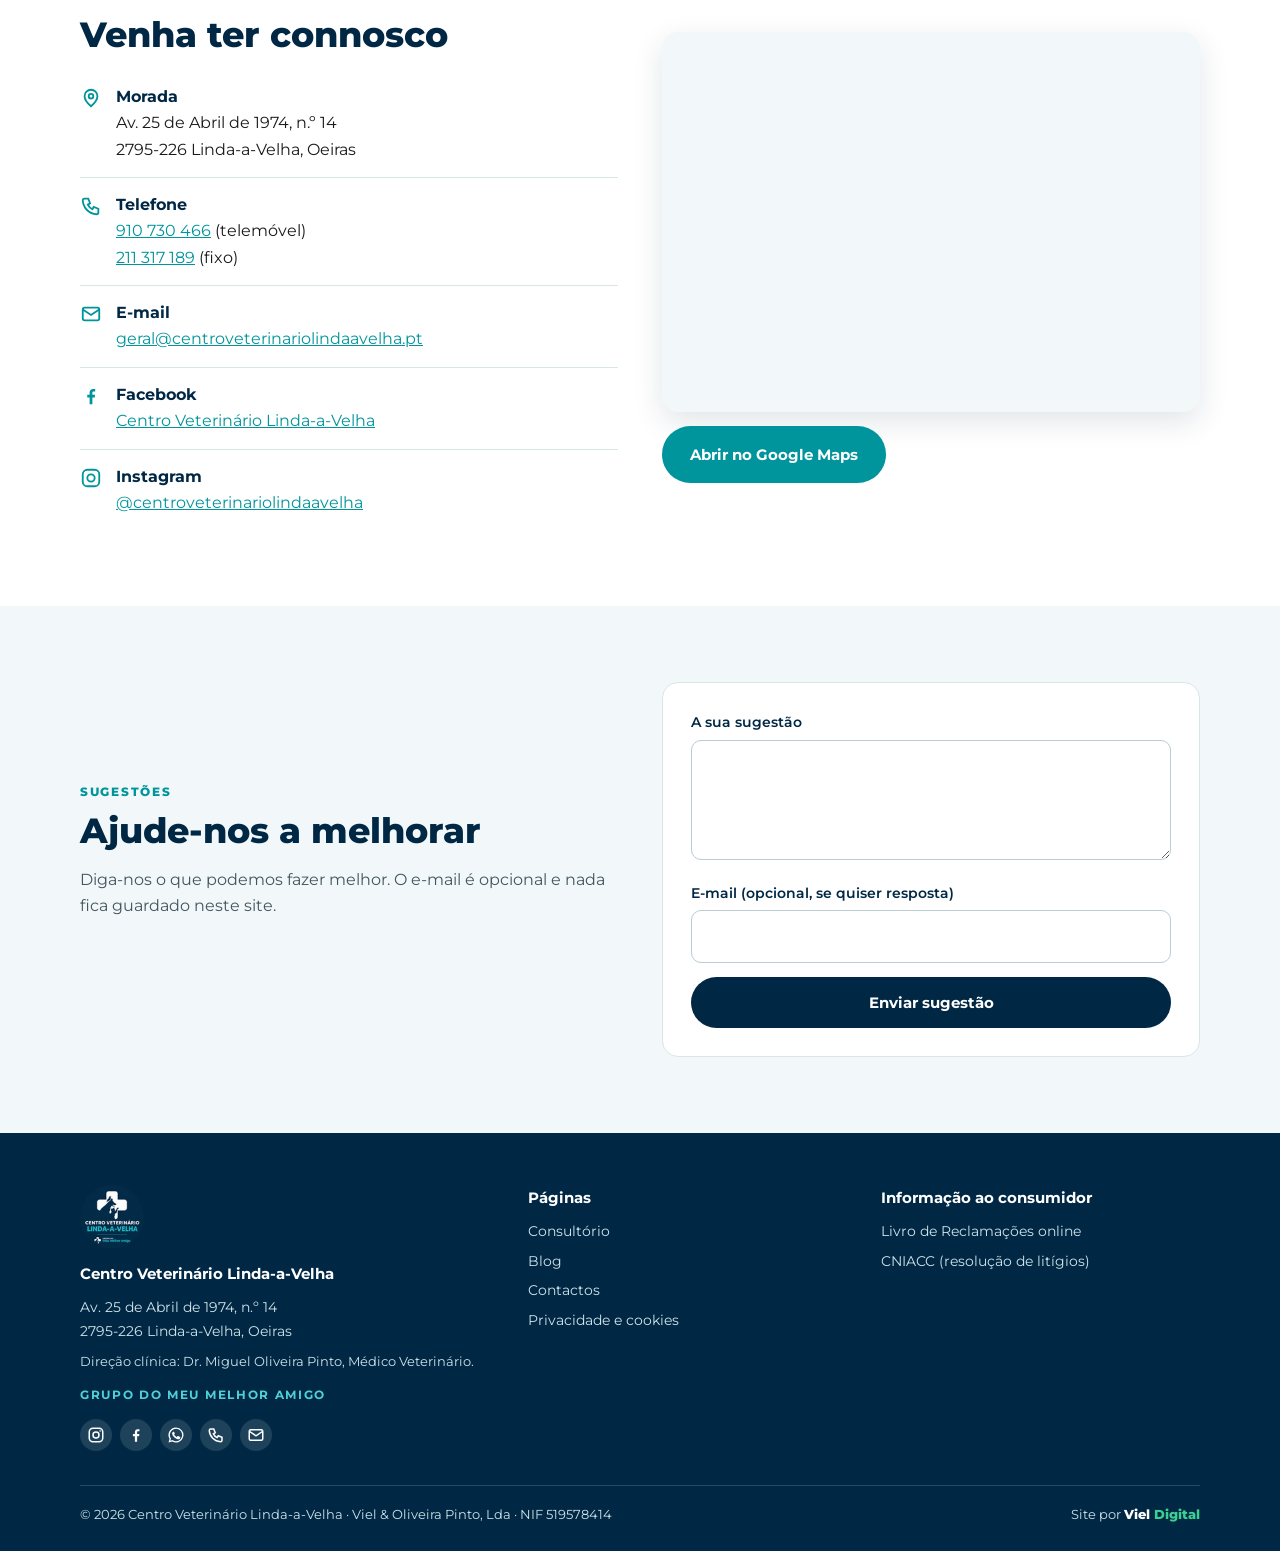
==== commit 4d84f249: "Secção de avaliações Google no site (4 avaliações de 5 estrelas) Co-Authored-By: Claude Sonnet 5.5 <" ====
--- a/index.html
+++ b/index.html
@@ -187,8 +187,14 @@
 <section class="alt" id="avaliacoes">
 <div class="wrap">
 <p class="eyebrow">A sua opinião conta</p>
-<h2 class="title">Avalie-nos no Google</h2>
-<p class="sub">Visitou-nos? Ajude outros tutores a conhecer o nosso trabalho deixando a sua avaliação no Google.</p>
+<h2 class="title">O que dizem os tutores</h2>
+<p class="sub"><strong>5,0 ★★★★★</strong> · 28 avaliações no Google. Visitou-nos? Ajude outros tutores a conhecer o nosso trabalho deixando a sua avaliação.</p>
+<div class="revs">
+<figure class="rev"><blockquote>“Atendimento maravilhoso, equipa muito simpática e atenciosa, sempre com muito carinho e dedicação aos nossos patudos. Um espaço de confiança, onde se sente o amor pelos animais.”</blockquote><figcaption>★★★★★ Charlene C. · Google</figcaption></figure>
+<figure class="rev"><blockquote>“Fomos recebidos com simpatia e profissionalismo.”</blockquote><figcaption>★★★★★ Jordania A. · Google</figcaption></figure>
+<figure class="rev"><blockquote>“Atendimento rápido e personalizado por parte de toda a equipa!”</blockquote><figcaption>★★★★★ Gabriela L. · Google</figcaption></figure>
+<figure class="rev"><blockquote>“Muito central, atendimento profissional e simpático.”</blockquote><figcaption>★★★★★ José C. · Google</figcaption></figure>
+</div>
 <a class="btn btn-n" href="https://www.google.com/maps/search/?api=1&amp;query=Centro+Veterin%C3%A1rio+Linda-a-Velha" target="_blank" rel="noopener noreferrer">Ver e avaliar no Google</a>
 </div>
 </section>
--- a/estilo12.css
+++ b/estilo12.css
@@ -231,3 +231,5 @@
 .ck-btns button{font:inherit;font-weight:700;padding:9px 20px;border-radius:999px;border:2px solid #0b6f7a;background:#fff;color:#0b6f7a;cursor:pointer}
 .ck-btns button#ck-yes{background:#0b6f7a;color:#fff}
 #ck-reset{font:inherit;font-weight:700;padding:8px 18px;border-radius:999px;border:2px solid #0b6f7a;background:#fff;color:#0b6f7a;cursor:pointer}
+
+.revs{display:grid;grid-template-columns:repeat(2,1fr);gap:22px;margin-bottom:30px}.rev{background:#fff;border:1px solid var(--line);border-radius:var(--r);padding:24px;margin:0}.rev blockquote{color:#34454f;font-size:.98rem;line-height:1.55;margin:0 0 14px}.rev figcaption{color:var(--navy);font-weight:700;font-size:.85rem}@media(max-width:760px){.revs{grid-template-columns:1fr}}
